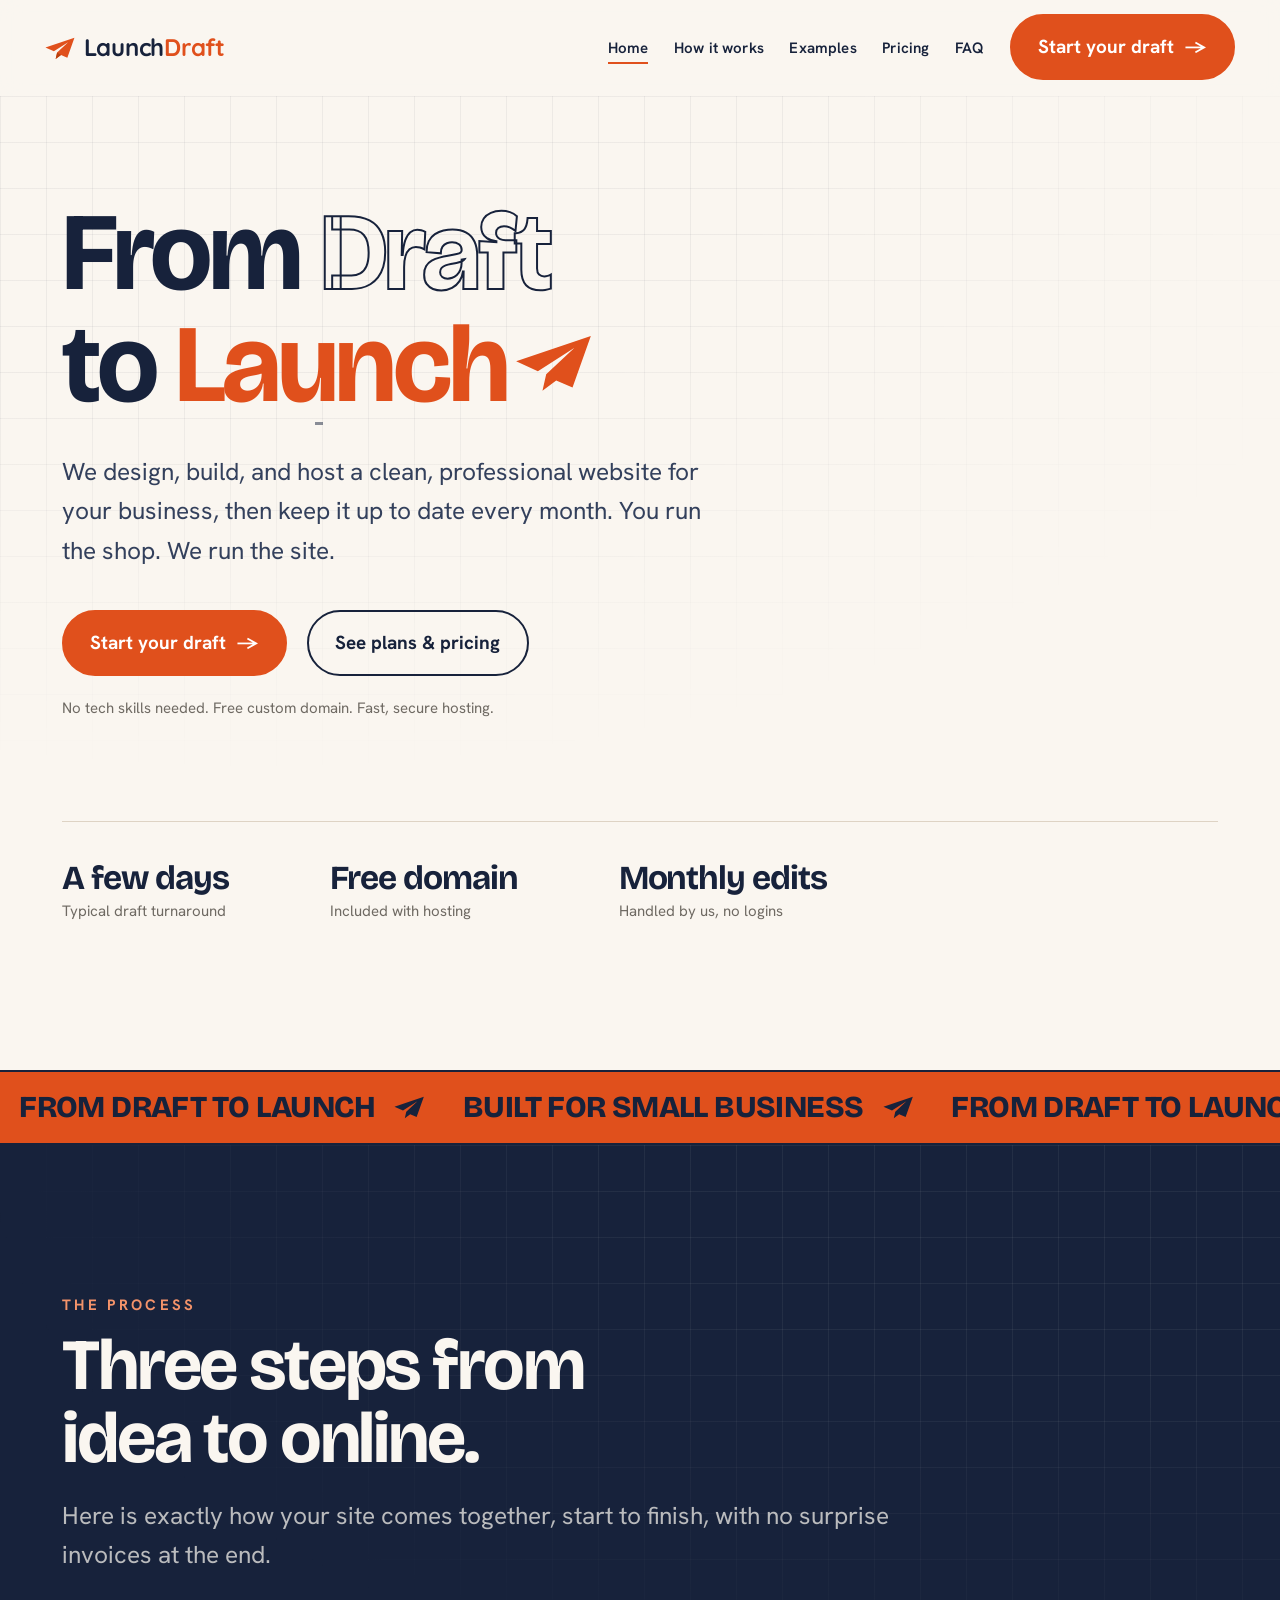
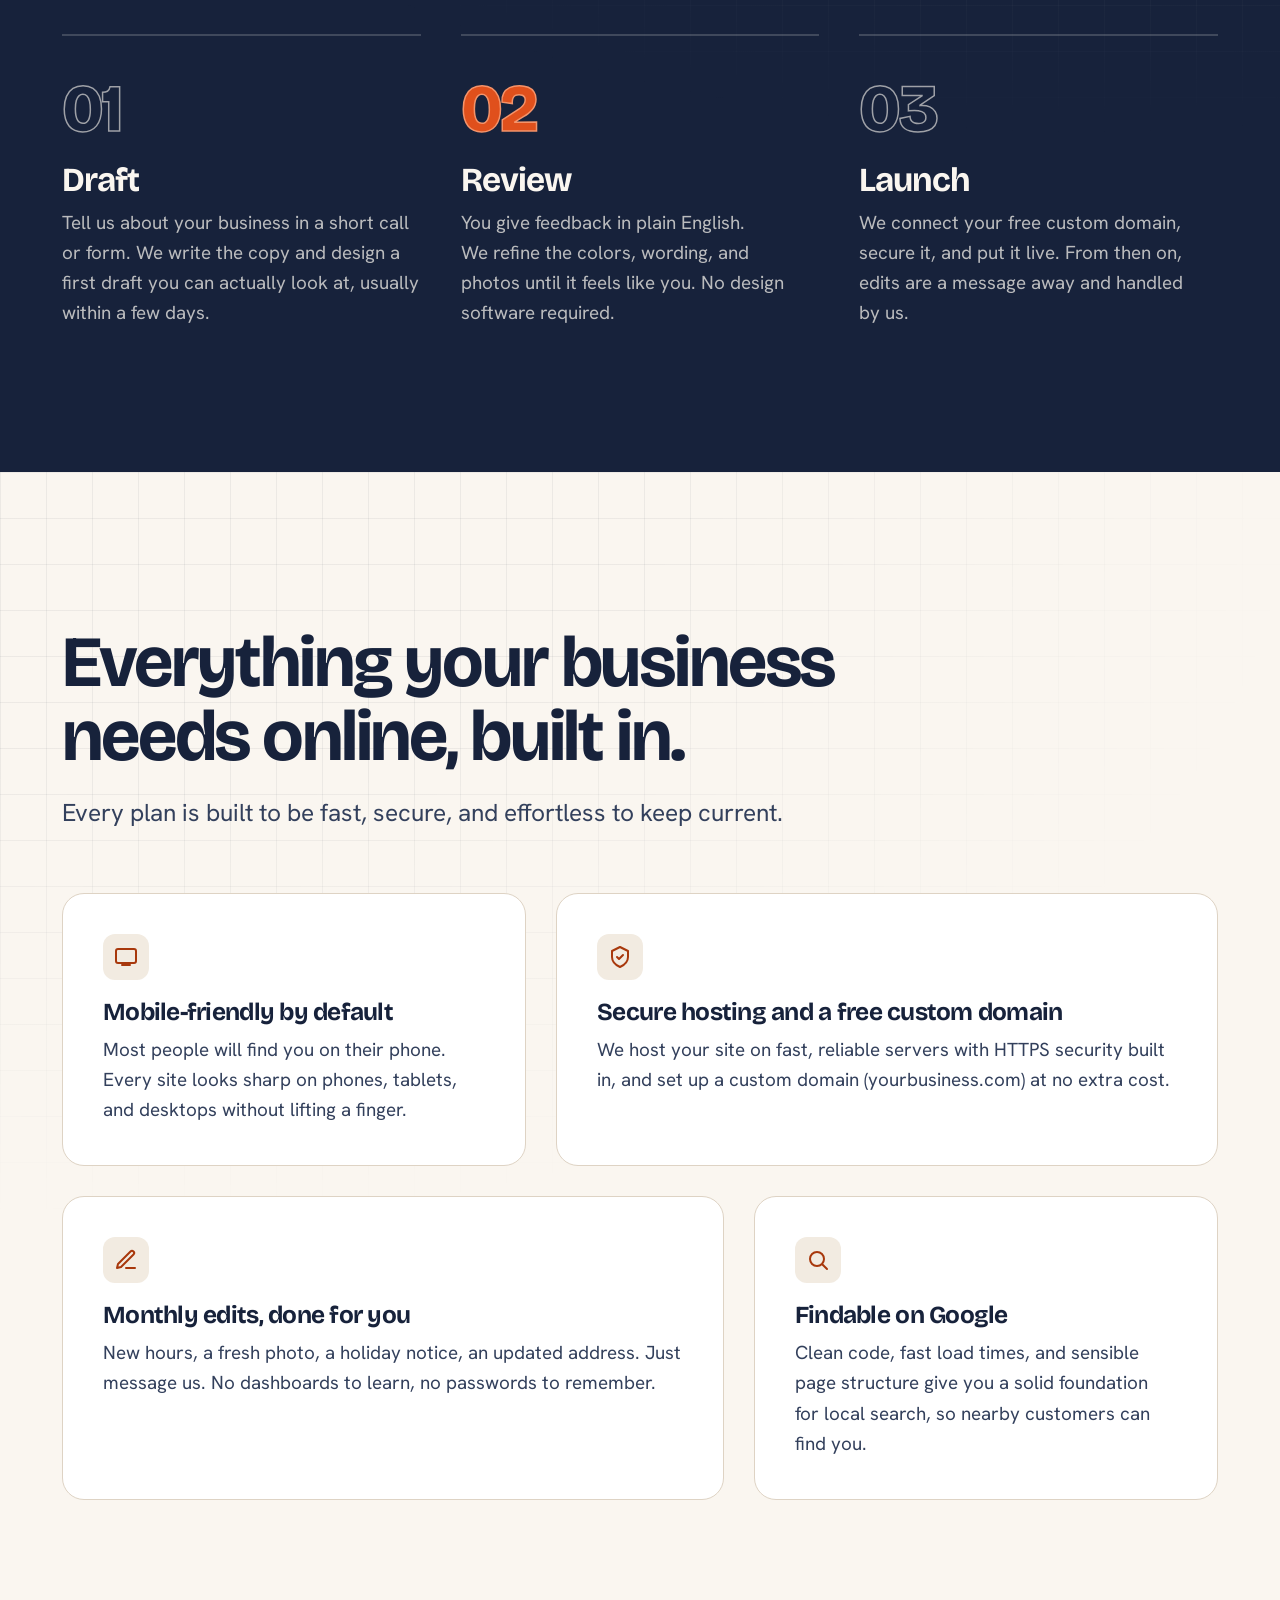
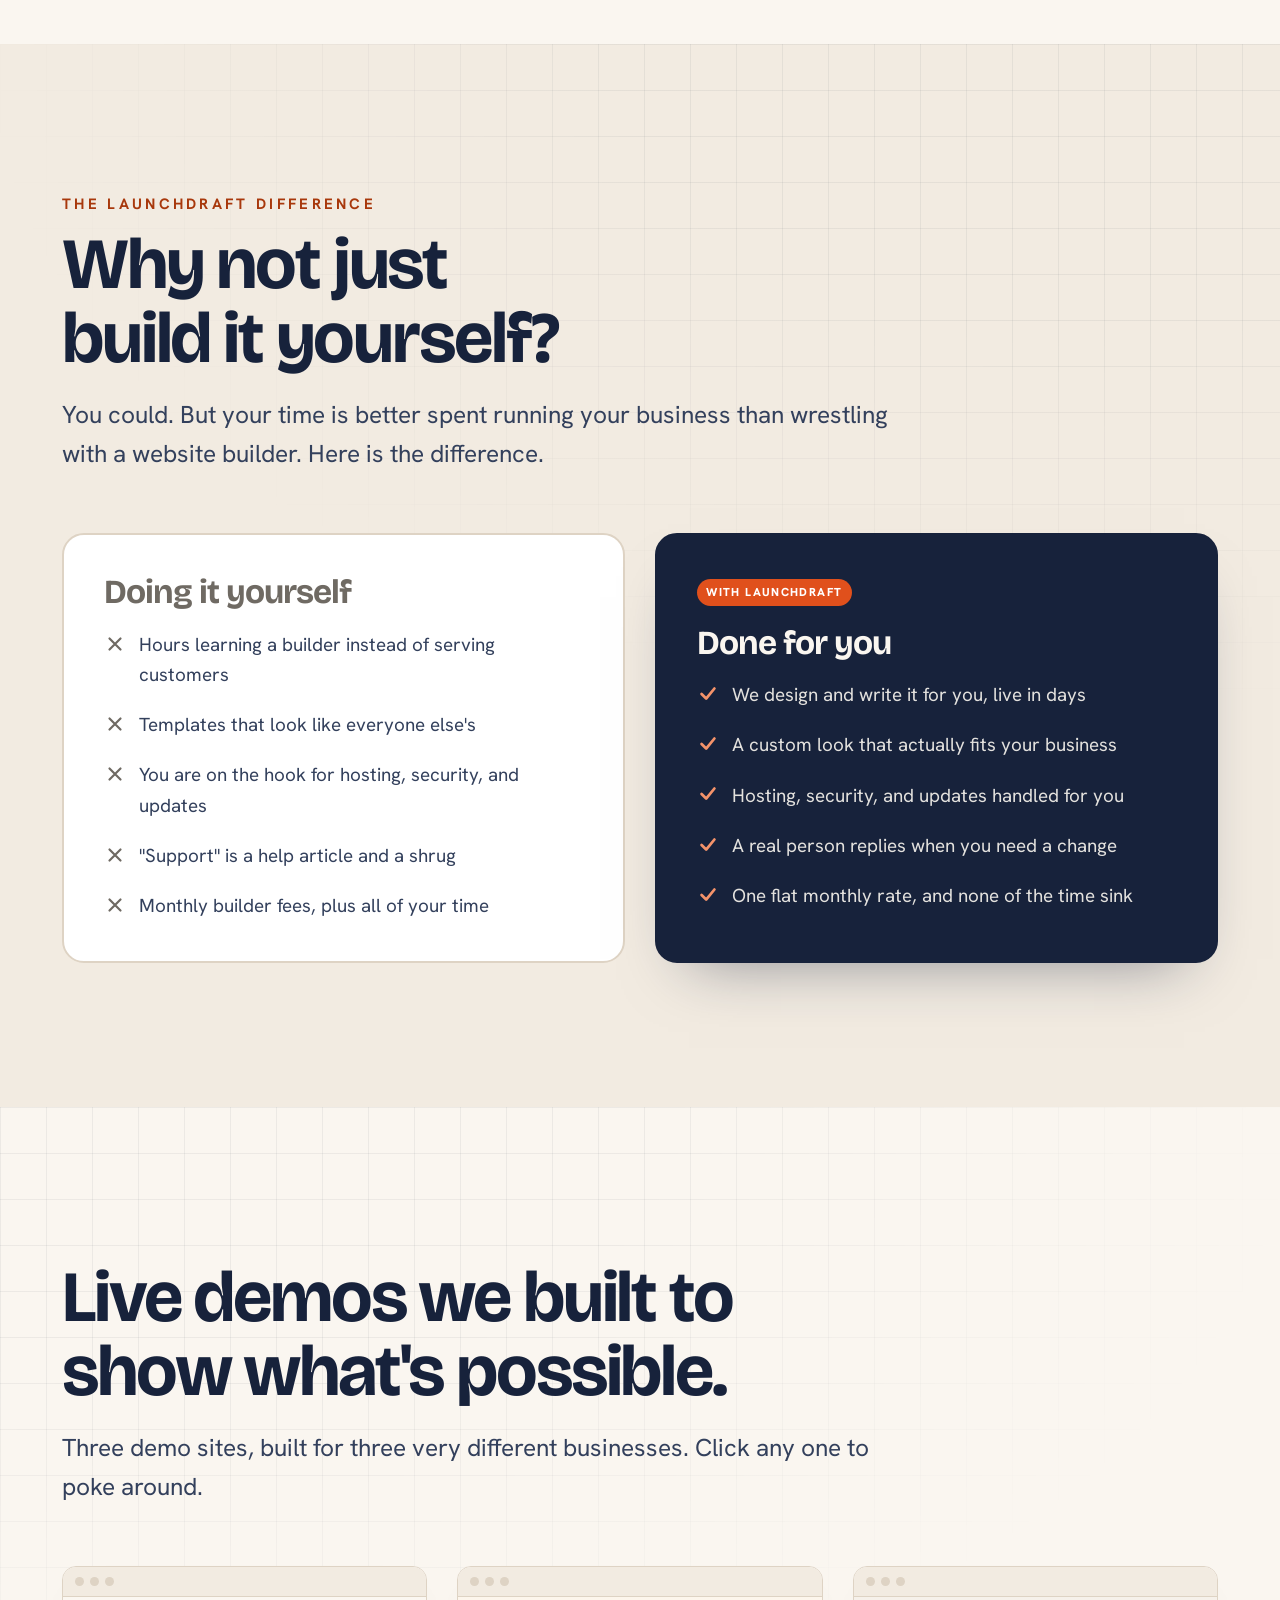
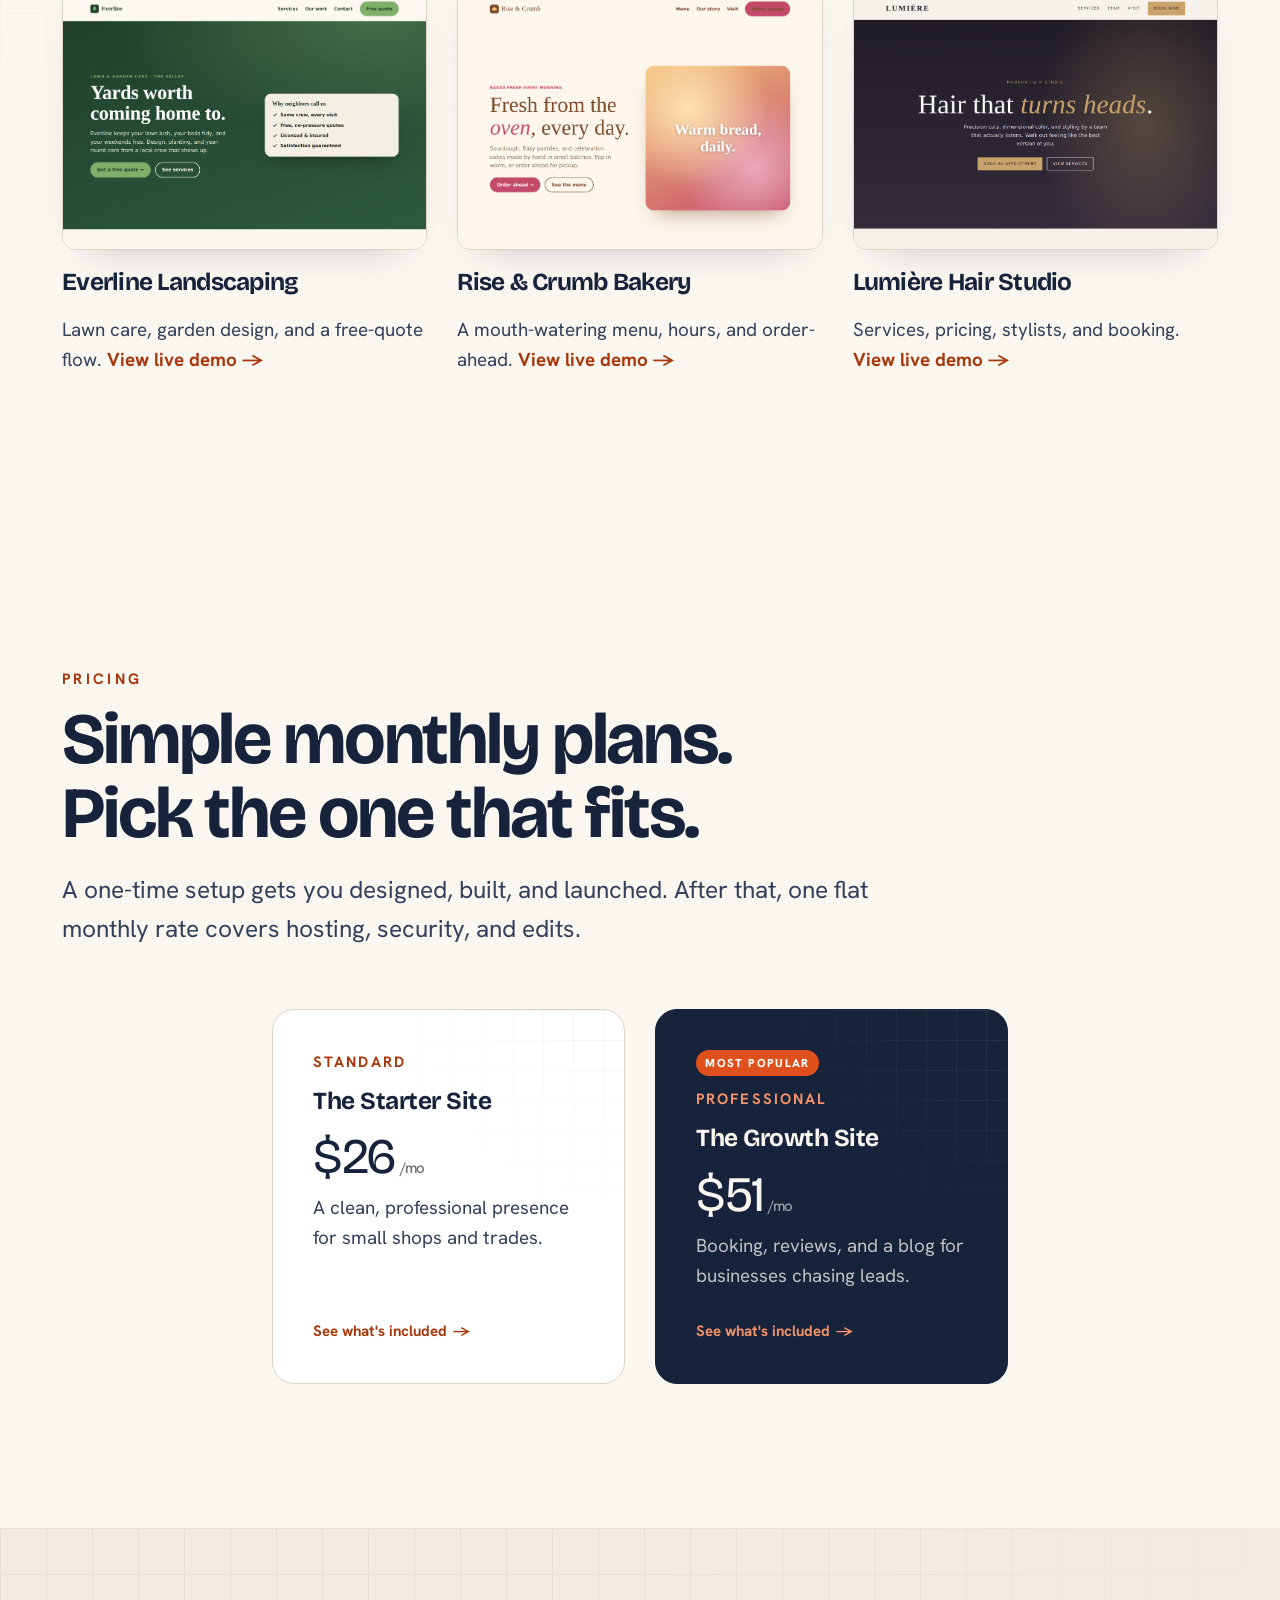
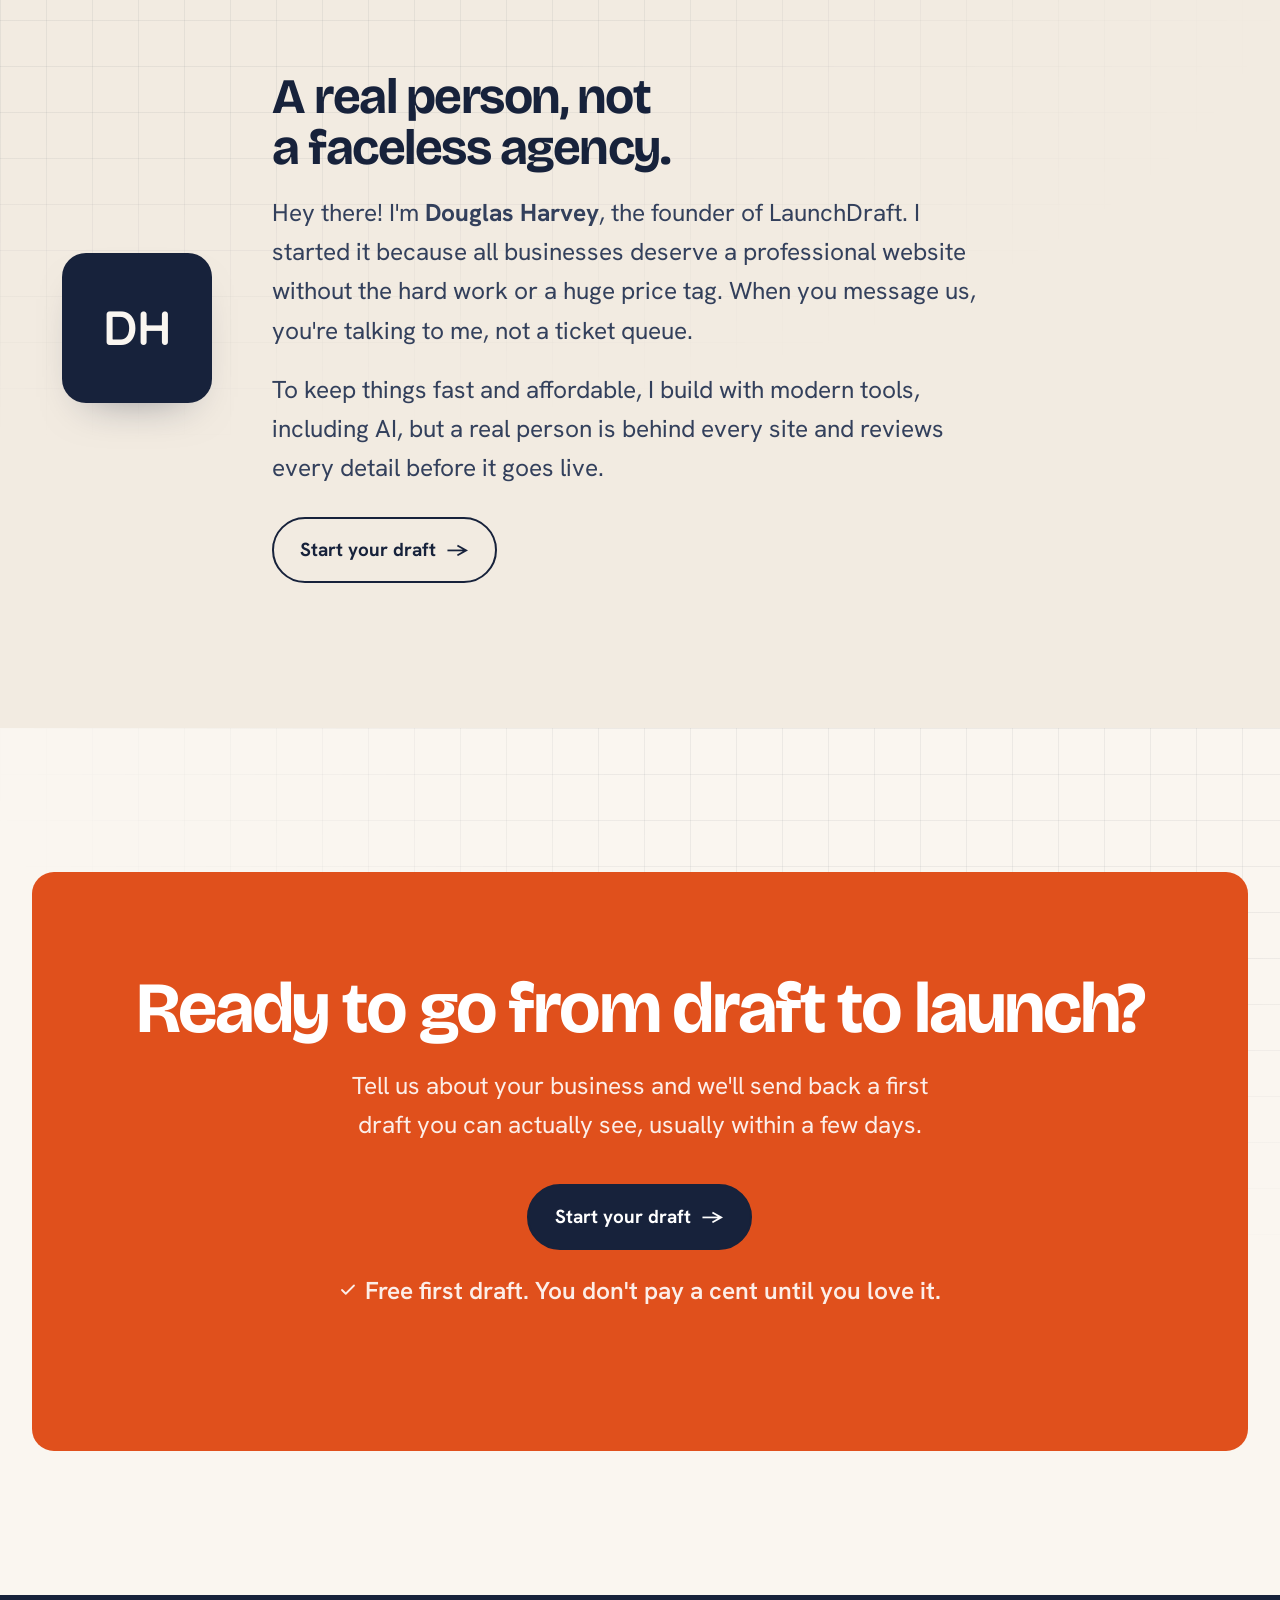
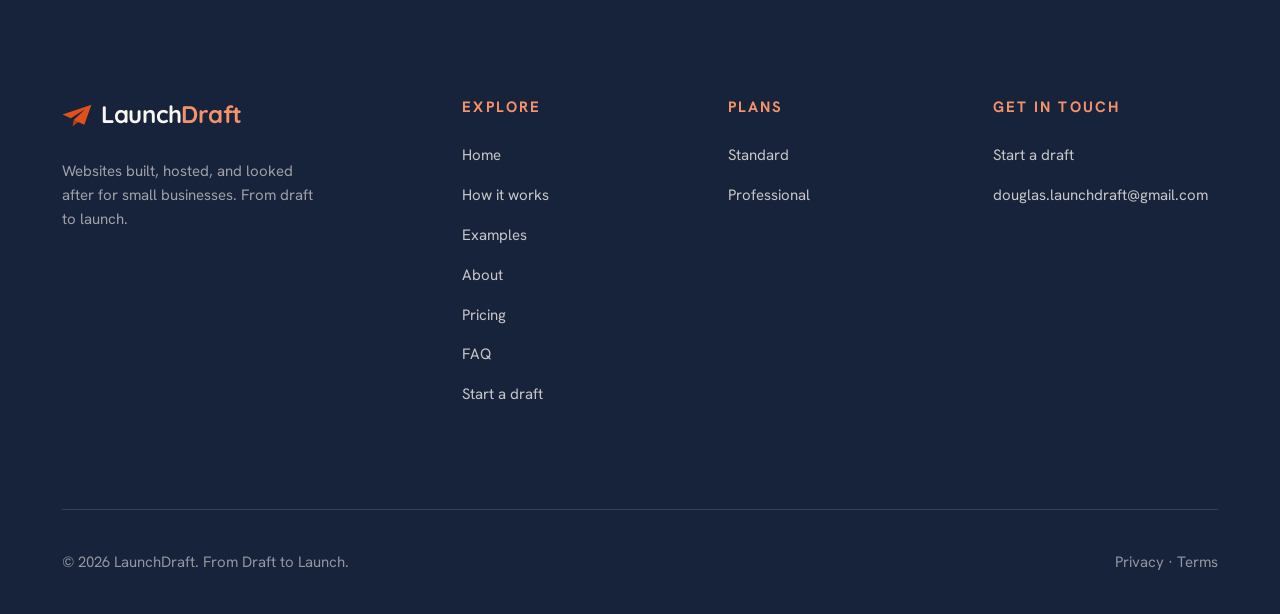
==== index.html @ 9ade7a05 "Reduce AI-generated tells per audit - Comment out the placeholder 'Sample' testimonials section (kep" ====
<!DOCTYPE html>
<html lang="en">
<head>
  <meta charset="UTF-8" />
  <meta name="viewport" content="width=device-width, initial-scale=1.0" />
  <!-- Marks that JS is running so content can hide for the reveal animation;
       without JS (blocked/failed) nothing is hidden and the page stays readable.
       Failsafe: if main.js never wires up reveals, show everything anyway. -->
  <script>document.documentElement.classList.add('js');window.addEventListener('load',function(){setTimeout(function(){if(!window.__revealReady){document.querySelectorAll('.reveal').forEach(function(el){el.classList.add('in');});}},1000);});</script>
  <title>LaunchDraft</title>
  <meta name="description" content="LaunchDraft designs, builds, hosts, and looks after professional websites for small businesses. You run the shop. We run the site. Plans from $26/month." />

  <link rel="preconnect" href="https://fonts.googleapis.com">
  <link rel="preconnect" href="https://fonts.gstatic.com" crossorigin>
  <link href="https://fonts.googleapis.com/css2?family=Quicksand:wght@700&family=Bricolage+Grotesque:opsz,wght@12..96,600;12..96,700;12..96,800&family=Hanken+Grotesk:wght@400;500;600;700&display=swap" rel="stylesheet">

  <link rel="icon" type="image/svg+xml" href="assets/favicon.svg">
  <link rel="icon" type="image/png" sizes="32x32" href="assets/favicon-32.png">
  <link rel="icon" type="image/png" sizes="512x512" href="assets/favicon.png">

  <!-- Social share preview — one set of tags covers WhatsApp, iMessage/SMS,
       Facebook, Discord, Microsoft Teams, Slack, LinkedIn, X, Telegram, etc.
       NOTE: og:image/og:url use absolute URLs. Update the domain below if you
       launch somewhere other than https://launchdraft.net -->
  <meta name="theme-color" content="#e0501c" />
  <link rel="canonical" href="https://launchdraft.net/" />
  <link rel="apple-touch-icon" href="assets/apple-touch-icon.png" />
  <meta property="og:type" content="website" />
  <meta property="og:site_name" content="LaunchDraft" />
  <meta property="og:title" content="LaunchDraft · From Draft to Launch" />
  <meta property="og:description" content="We design, build, and host a clean, professional website for your business, then keep it up to date every month." />
  <meta property="og:url" content="https://launchdraft.net/" />
  <meta property="og:image" content="https://launchdraft.net/assets/og.png" />
  <meta property="og:image:width" content="1200" />
  <meta property="og:image:height" content="630" />
  <meta property="og:image:alt" content="LaunchDraft · From Draft to Launch" />
  <meta name="twitter:card" content="summary_large_image" />
  <meta name="twitter:title" content="LaunchDraft · From Draft to Launch" />
  <meta name="twitter:description" content="Websites built, hosted, and looked after for small businesses." />
  <meta name="twitter:image" content="https://launchdraft.net/assets/og.png" />

  <!-- Structured data: helps Google understand the business and its plans -->
  <script type="application/ld+json">
  {
    "@context": "https://schema.org",
    "@type": "ProfessionalService",
    "name": "LaunchDraft",
    "description": "LaunchDraft designs, builds, hosts, and maintains professional websites for small businesses.",
    "url": "https://launchdraft.net/",
    "slogan": "From Draft to Launch",
    "areaServed": "United States",
    "serviceType": "Website design, hosting, and maintenance for small businesses",
    "offers": [
      { "@type": "Offer", "name": "Standard", "priceCurrency": "USD", "price": "26", "description": "A clean, professional 3-to-5 page website with hosting, a free custom domain, and monthly edits." },
      { "@type": "Offer", "name": "Professional", "priceCurrency": "USD", "price": "51", "description": "Up to 10 pages with online booking, review widgets, and a blog for businesses generating leads." }
    ]
  }
  </script>

  <link rel="stylesheet" href="styles.css" />
</head>
<body>

  <!-- ============ NAV ============ -->
  <header class="nav" id="nav">
    <div class="wrap nav__inner">
      <a class="logo" href="index.html" aria-label="LaunchDraft home">
        <img class="logo__mark" src="launchdraft_logo.svg" alt="" width="30" height="30" />
        <span>Launch<b>Draft</b></span>
      </a>
      <button class="nav__toggle" type="button" aria-label="Open menu" aria-expanded="false" aria-controls="navmenu">
        <span></span><span></span><span></span>
      </button>
      <nav class="nav__menu" id="navmenu" aria-label="Primary">
        <a class="link" href="/" aria-current="page">Home</a>
        <a class="link" href="/#how">How it works</a>
        <a class="link" href="/#work">Examples</a>
        <a class="link" href="/pricing/">Pricing</a>
        <a class="link" href="/pricing/#faq">FAQ</a>
        <a class="btn btn-primary" href="/start/">Start your draft <span class="arrow" aria-hidden="true">→</span></a>
      </nav>
    </div>
  </header>

  <main id="top">

    <!-- ============ HERO ============ -->
    <section class="hero" id="hero">
      <div class="blueprint" aria-hidden="true"></div>
      <div class="wrap">
        <h1 class="hero__title reveal" style="--i:0">
          From <span class="word-draft">Draft</span> to
          <span class="word-launch">Launch<svg class="rocket" viewBox="0 0 270 270" aria-hidden="true" fill="currentColor"><path d="M265,42 L4,130 L80,165 L208,83 L109,176 L96,233 L144,197 L201,222 Z"/></svg></span>
        </h1>

        <p class="hero__sub reveal" style="--i:1">
          We design, build, and host a clean, professional website for your business,
          then keep it up to date every month. You run the shop. We run the site.
        </p>

        <div class="hero__actions reveal" style="--i:2">
          <a class="btn btn-primary" href="/start/">Start your draft <span class="arrow" aria-hidden="true">→</span></a>
          <a class="btn btn-ghost" href="/pricing/">See plans &amp; pricing</a>
        </div>
        <p class="hero__note reveal" style="--i:3; margin-top: var(--space-s);">No tech skills needed. Free custom domain. Fast, secure hosting.</p>

        <div class="hero__meta reveal" style="--i:4">
          <div class="stat"><b>A few days</b><span>Typical draft turnaround</span></div>
          <div class="stat"><b>Free domain</b><span>Included with hosting</span></div>
          <div class="stat"><b>Monthly edits</b><span>Handled by us, no logins</span></div>
        </div>
      </div>
    </section>

    <!-- ============ SLIDING SLOGAN BAR ============ -->
    <div class="marquee" aria-hidden="true">
      <div class="marquee__track">
        <span>From Draft to Launch <svg viewBox="0 0 270 270" fill="currentColor"><path d="M265,42 L4,130 L80,165 L208,83 L109,176 L96,233 L144,197 L201,222 Z"/></svg></span>
        <span>Built for small business <svg viewBox="0 0 270 270" fill="currentColor"><path d="M265,42 L4,130 L80,165 L208,83 L109,176 L96,233 L144,197 L201,222 Z"/></svg></span>
        <span>From Draft to Launch <svg viewBox="0 0 270 270" fill="currentColor"><path d="M265,42 L4,130 L80,165 L208,83 L109,176 L96,233 L144,197 L201,222 Z"/></svg></span>
        <span>You run the shop. We run the site. <svg viewBox="0 0 270 270" fill="currentColor"><path d="M265,42 L4,130 L80,165 L208,83 L109,176 L96,233 L144,197 L201,222 Z"/></svg></span>
        <span>From Draft to Launch <svg viewBox="0 0 270 270" fill="currentColor"><path d="M265,42 L4,130 L80,165 L208,83 L109,176 L96,233 L144,197 L201,222 Z"/></svg></span>
        <span>Built for small business <svg viewBox="0 0 270 270" fill="currentColor"><path d="M265,42 L4,130 L80,165 L208,83 L109,176 L96,233 L144,197 L201,222 Z"/></svg></span>
        <span>From Draft to Launch <svg viewBox="0 0 270 270" fill="currentColor"><path d="M265,42 L4,130 L80,165 L208,83 L109,176 L96,233 L144,197 L201,222 Z"/></svg></span>
        <span>You run the shop. We run the site. <svg viewBox="0 0 270 270" fill="currentColor"><path d="M265,42 L4,130 L80,165 L208,83 L109,176 L96,233 L144,197 L201,222 Z"/></svg></span>
      </div>
    </div>

    <!-- ============ HOW IT WORKS ============ -->
    <section class="section section--ink grid-right" id="how">
      <div class="wrap">
        <div class="section__head reveal">
          <span class="overline">The process</span>
          <h2>Three steps from idea to online.</h2>
          <p>Here is exactly how your site comes together, start to finish, with no surprise invoices at the end.</p>
        </div>
        <div class="steps">
          <article class="step reveal">
            <div class="step__num">01</div>
            <h3>Draft</h3>
            <p>Tell us about your business in a short call or form. We write the copy and design a first draft you can actually look at, usually within a few days.</p>
          </article>
          <article class="step reveal" style="--i:1">
            <div class="step__num">02</div>
            <h3>Review</h3>
            <p>You give feedback in plain English. We refine the colors, wording, and photos until it feels like you. No design software required.</p>
          </article>
          <article class="step reveal" style="--i:2">
            <div class="step__num">03</div>
            <h3>Launch</h3>
            <p>We connect your free custom domain, secure it, and put it live. From then on, edits are a message away and handled by us.</p>
          </article>
        </div>
      </div>
    </section>

    <!-- ============ WHAT YOU GET ============ -->
    <section class="section grid-left" id="included">
      <div class="wrap">
        <div class="section__head reveal">
          <h2>Everything your business needs online, built in.</h2>
          <p>Every plan is built to be fast, secure, and effortless to keep current.</p>
        </div>
        <div class="features">
          <article class="feature reveal">
            <div class="feature__icon" aria-hidden="true">
              <svg viewBox="0 0 24 24" fill="none" stroke="currentColor" stroke-width="2" stroke-linecap="round" stroke-linejoin="round"><rect x="2" y="4" width="20" height="14" rx="2"/><path d="M8 20h8M12 18v2"/></svg>
            </div>
            <h3>Mobile-friendly by default</h3>
            <p>Most people will find you on their phone. Every site looks sharp on phones, tablets, and desktops without lifting a finger.</p>
          </article>
          <article class="feature reveal" style="--i:1">
            <div class="feature__icon" aria-hidden="true">
              <svg viewBox="0 0 24 24" fill="none" stroke="currentColor" stroke-width="2" stroke-linecap="round" stroke-linejoin="round"><path d="M12 2l8 4v6c0 5-3.5 8-8 10-4.5-2-8-5-8-10V6z"/><path d="M9 12l2 2 4-4"/></svg>
            </div>
            <h3>Secure hosting and a free custom domain</h3>
            <p>We host your site on fast, reliable servers with HTTPS security built in, and set up a custom domain (yourbusiness.com) at no extra cost.</p>
          </article>
          <article class="feature reveal">
            <div class="feature__icon" aria-hidden="true">
              <svg viewBox="0 0 24 24" fill="none" stroke="currentColor" stroke-width="2" stroke-linecap="round" stroke-linejoin="round"><path d="M12 20h9"/><path d="M16.5 3.5a2.12 2.12 0 0 1 3 3L7 19l-4 1 1-4z"/></svg>
            </div>
            <h3>Monthly edits, done for you</h3>
            <p>New hours, a fresh photo, a holiday notice, an updated address. Just message us. No dashboards to learn, no passwords to remember.</p>
          </article>
          <article class="feature reveal" style="--i:1">
            <div class="feature__icon" aria-hidden="true">
              <svg viewBox="0 0 24 24" fill="none" stroke="currentColor" stroke-width="2" stroke-linecap="round" stroke-linejoin="round"><circle cx="11" cy="11" r="7"/><path d="M21 21l-4.3-4.3"/></svg>
            </div>
            <h3>Findable on Google</h3>
            <p>Clean code, fast load times, and sensible page structure give you a solid foundation for local search, so nearby customers can find you.</p>
          </article>
        </div>
      </div>
    </section>

    <!-- ============ WHY NOT DIY ============ -->
    <section class="section section--surface grid-right" id="why">
      <div class="wrap">
        <div class="section__head reveal">
          <span class="overline">The LaunchDraft difference</span>
          <h2>Why not just build it yourself?</h2>
          <p>You could. But your time is better spent running your business than wrestling with a website builder. Here is the difference.</p>
        </div>
        <div class="compare">
          <article class="compare__card compare__card--diy reveal">
            <h3>Doing it yourself</h3>
            <ul class="compare__list compare__list--diy">
              <li><svg viewBox="0 0 24 24" fill="none" stroke="currentColor" stroke-width="2.4" stroke-linecap="round" aria-hidden="true"><path d="M6 6l12 12M18 6L6 18"/></svg><span>Hours learning a builder instead of serving customers</span></li>
              <li><svg viewBox="0 0 24 24" fill="none" stroke="currentColor" stroke-width="2.4" stroke-linecap="round" aria-hidden="true"><path d="M6 6l12 12M18 6L6 18"/></svg><span>Templates that look like everyone else's</span></li>
              <li><svg viewBox="0 0 24 24" fill="none" stroke="currentColor" stroke-width="2.4" stroke-linecap="round" aria-hidden="true"><path d="M6 6l12 12M18 6L6 18"/></svg><span>You are on the hook for hosting, security, and updates</span></li>
              <li><svg viewBox="0 0 24 24" fill="none" stroke="currentColor" stroke-width="2.4" stroke-linecap="round" aria-hidden="true"><path d="M6 6l12 12M18 6L6 18"/></svg><span>"Support" is a help article and a shrug</span></li>
              <li><svg viewBox="0 0 24 24" fill="none" stroke="currentColor" stroke-width="2.4" stroke-linecap="round" aria-hidden="true"><path d="M6 6l12 12M18 6L6 18"/></svg><span>Monthly builder fees, plus all of your time</span></li>
            </ul>
          </article>
          <article class="compare__card compare__card--us reveal" style="--i:1">
            <span class="compare__badge">With LaunchDraft</span>
            <h3>Done for you</h3>
            <ul class="compare__list compare__list--us">
              <li><svg viewBox="0 0 24 24" fill="none" stroke="currentColor" stroke-width="3" stroke-linecap="round" stroke-linejoin="round" aria-hidden="true"><path d="M5 12l5 5 9-11"/></svg><span>We design and write it for you, live in days</span></li>
              <li><svg viewBox="0 0 24 24" fill="none" stroke="currentColor" stroke-width="3" stroke-linecap="round" stroke-linejoin="round" aria-hidden="true"><path d="M5 12l5 5 9-11"/></svg><span>A custom look that actually fits your business</span></li>
              <li><svg viewBox="0 0 24 24" fill="none" stroke="currentColor" stroke-width="3" stroke-linecap="round" stroke-linejoin="round" aria-hidden="true"><path d="M5 12l5 5 9-11"/></svg><span>Hosting, security, and updates handled for you</span></li>
              <li><svg viewBox="0 0 24 24" fill="none" stroke="currentColor" stroke-width="3" stroke-linecap="round" stroke-linejoin="round" aria-hidden="true"><path d="M5 12l5 5 9-11"/></svg><span>A real person replies when you need a change</span></li>
              <li><svg viewBox="0 0 24 24" fill="none" stroke="currentColor" stroke-width="3" stroke-linecap="round" stroke-linejoin="round" aria-hidden="true"><path d="M5 12l5 5 9-11"/></svg><span>One flat monthly rate, and none of the time sink</span></li>
            </ul>
          </article>
        </div>
      </div>
    </section>

    <!-- ============ EXAMPLES / WORK ============ -->
    <section class="section grid-left" id="work">
      <div class="wrap">
        <div class="section__head reveal">
          <h2>Live demos we built to show what's possible.</h2>
          <p>Three demo sites, built for three very different businesses. Click any one to poke around.</p>
        </div>
        <div class="work">
          <a class="work__card reveal" href="demos/landscaper/">
            <div class="work__frame">
              <span class="work__dots" aria-hidden="true"><i></i><i></i><i></i></span>
              <img class="work__shot-img" src="assets/demo-landscaper.png" alt="Everline Landscaping demo homepage" loading="lazy" width="1300" height="900" />
            </div>
            <h3>Everline Landscaping</h3>
            <p>Lawn care, garden design, and a free-quote flow. <span class="work__view">View live demo →</span></p>
          </a>
          <a class="work__card reveal" style="--i:1" href="demos/bakery/">
            <div class="work__frame">
              <span class="work__dots" aria-hidden="true"><i></i><i></i><i></i></span>
              <img class="work__shot-img" src="assets/demo-bakery.png" alt="Rise &amp; Crumb bakery demo homepage" loading="lazy" width="1300" height="900" />
            </div>
            <h3>Rise &amp; Crumb Bakery</h3>
            <p>A mouth-watering menu, hours, and order-ahead. <span class="work__view">View live demo →</span></p>
          </a>
          <a class="work__card reveal" style="--i:2" href="demos/salon/">
            <div class="work__frame">
              <span class="work__dots" aria-hidden="true"><i></i><i></i><i></i></span>
              <img class="work__shot-img" src="assets/demo-salon.png" alt="Lumière Hair Studio demo homepage" loading="lazy" width="1300" height="900" />
            </div>
            <h3>Lumière Hair Studio</h3>
            <p>Services, pricing, stylists, and booking. <span class="work__view">View live demo →</span></p>
          </a>
        </div>
      </div>
    </section>

    <!-- ============ TESTIMONIALS ============ -->
    <!-- PLACEHOLDERS: replace with real quotes as clients launch, then remove
         the .quote__tag "Sample" chips. Don't publish invented reviews. -->
<!-- Hidden until we have a real client quote. To bring it back, delete this opening comment line and the closing arrow at the end of this block.
    <section class="section section--ink grid-right" id="reviews">
      <div class="wrap">
        <div class="section__head reveal">
          <span class="overline">In their words</span>
          <h2>What owners say.</h2>
          <p>We're just getting started. Real quotes from clients will replace these samples as sites go live.</p>
        </div>
        <div class="quotes">
          <figure class="quote reveal">
            <span class="quote__tag">Sample</span>
            <blockquote>"One specific sentence about what changed for their business after launch goes right here."</blockquote>
            <figcaption><b>First &amp; last name</b><span>Business type, City</span></figcaption>
          </figure>
          <figure class="quote reveal" style="--i:1">
            <span class="quote__tag">Sample</span>
            <blockquote>"A short, honest quote about how easy it was to work with you and the result they got."</blockquote>
            <figcaption><b>First &amp; last name</b><span>Business type, City</span></figcaption>
          </figure>
          <figure class="quote reveal" style="--i:2">
            <span class="quote__tag">Sample</span>
            <blockquote>"A line about the monthly edits or support that made their life easier belongs here."</blockquote>
            <figcaption><b>First &amp; last name</b><span>Business type, City</span></figcaption>
          </figure>
        </div>
      </div>
    </section>
    -->

    <!-- ============ PLANS AT A GLANCE ============ -->
    <section class="section" id="plans-glance">
      <div class="wrap">
        <div class="section__head reveal">
          <span class="overline">Pricing</span>
          <h2>Simple monthly plans. Pick the one that fits.</h2>
          <p>A one-time setup gets you designed, built, and launched. After that, one flat monthly rate covers hosting, security, and edits.</p>
        </div>
        <div class="glance">
          <a class="glance__card reveal" href="/pricing/">
            <span class="glance__tag">Standard</span>
            <span class="glance__name">The Starter Site</span>
            <span class="glance__price">$26<small>/mo</small></span>
            <span class="glance__line">A clean, professional presence for small shops and trades.</span>
            <span class="glance__go">See what's included <span aria-hidden="true">→</span></span>
          </a>
          <a class="glance__card glance__card--featured reveal" style="--i:1" href="/pricing/">
            <span class="glance__badge">Most popular</span>
            <span class="glance__tag">Professional</span>
            <span class="glance__name">The Growth Site</span>
            <span class="glance__price">$51<small>/mo</small></span>
            <span class="glance__line">Booking, reviews, and a blog for businesses chasing leads.</span>
            <span class="glance__go">See what's included <span aria-hidden="true">→</span></span>
          </a>
        </div>
      </div>
    </section>

    <!-- ============ ABOUT / FOUNDER ============ -->
    <!-- PLACEHOLDER: write your real story and name here, and swap the initials
         avatar for a photo when you have one. -->
    <section class="section section--surface grid-left" id="about">
      <div class="wrap">
        <div class="about">
          <div class="about__media reveal" aria-hidden="true">
            <div class="about__avatar">DH</div>
          </div>
          <div class="about__body reveal" style="--i:1">
            <h2>A real person, not a faceless agency.</h2>
            <p>Hey there! I'm <b>Douglas Harvey</b>, the founder of LaunchDraft. I started it because all businesses deserve a professional website without the hard work or a huge price tag. When you message us, you're talking to me, not a ticket queue.</p>
            <p>To keep things fast and affordable, I build with modern tools, including AI, but a real person is behind every site and reviews every detail before it goes live.</p>
            <a class="btn btn-ghost" href="/start/">Start your draft <span class="arrow" aria-hidden="true">→</span></a>
          </div>
        </div>
      </div>
    </section>

    <!-- ============ CTA ============ -->
    <section class="section cta-band grid-right" id="contact">
      <div class="wrap reveal">
        <h2>Ready to go from draft to launch?</h2>
        <p>Tell us about your business and we'll send back a first draft you can actually see, usually within a few days.</p>
        <a class="btn btn-primary" href="/start/">Start your draft <span class="arrow" aria-hidden="true">→</span></a>
        <p class="cta-guarantee"><svg viewBox="0 0 24 24" fill="none" stroke="currentColor" stroke-width="2.4" stroke-linecap="round" stroke-linejoin="round" aria-hidden="true"><path d="M20 6L9 17l-5-5"/></svg> Free first draft. You don't pay a cent until you love it.</p>
      </div>
    </section>

  </main>

  <!-- ============ FOOTER ============ -->
  <footer class="footer">
    <div class="wrap">
      <div class="footer__grid">
        <div>
          <a class="logo" href="index.html" aria-label="LaunchDraft home">
            <img class="logo__mark" src="launchdraft_logo.svg" alt="" width="30" height="30" />
            <span>Launch<b style="color:var(--accent-tint)">Draft</b></span>
          </a>
          <p class="footer__tag">Websites built, hosted, and looked after for small businesses. From draft to launch.</p>
        </div>
        <div>
          <h4>Explore</h4>
          <ul>
            <li><a href="/">Home</a></li>
            <li><a href="/#how">How it works</a></li>
            <li><a href="/#work">Examples</a></li>
            <li><a href="/#about">About</a></li>
            <li><a href="/pricing/">Pricing</a></li>
            <li><a href="/pricing/#faq">FAQ</a></li>
            <li><a href="/start/">Start a draft</a></li>
          </ul>
        </div>
        <div>
          <h4>Plans</h4>
          <ul>
            <li><a href="/pricing/">Standard</a></li>
            <li><a href="/pricing/">Professional</a></li>
          </ul>
        </div>
        <div>
          <h4>Get in touch</h4>
          <ul>
            <li><a href="/start/">Start a draft</a></li>
            <li><a href="mailto:douglas.launchdraft@gmail.com">douglas.launchdraft@gmail.com</a></li>
          </ul>
        </div>
      </div>
      <div class="footer__bottom">
        <span>&copy; <span id="year">2026</span> LaunchDraft. From Draft to Launch.</span>
        <span class="footer__legal"><a href="/privacy/">Privacy</a> · <a href="/terms/">Terms</a></span>
      </div>
    </div>
  </footer>

  <script src="main.js"></script>
</body>
</html>
---- styles.css ----
/* =========================================================
   LaunchDraft — From Draft to Launch
   Palette: warm cream / deep ink / persimmon accent
   Type: Quicksand (logo) · Bricolage Grotesque (display) · Hanken Grotesk (body)
   ========================================================= */

:root {
  /* Palette */
  --bg: #faf6f0;
  --surface: #f2ebe1;
  --surface-2: #ece2d4;
  --ink: #17223b;
  --ink-soft: #33405c;
  --muted: #6f6a63;
  --line: #ded3c4;
  --accent: #e0501c;      /* logo orange — brand accent, CTAs/links only */
  --accent-ink: #a8380c;  /* darker orange for accent text on cream (AA) */
  --accent-deep: #b9400e; /* logo fold shadow — hover/pressed states */
  --accent-tint: #f4936a; /* lighter orange for accents on the ink sections */
  --paper: #ffffff;

  /* Fluid type scale (Major Third) */
  --text-sm:  clamp(0.80rem, 0.75rem + 0.24vw, 0.94rem);
  --text-base: clamp(1.00rem, 0.94rem + 0.30vw, 1.18rem);
  --text-lg:  clamp(1.20rem, 1.09rem + 0.55vw, 1.55rem);
  --text-xl:  clamp(1.50rem, 1.30rem + 1.00vw, 2.20rem);
  --text-2xl: clamp(1.95rem, 1.55rem + 2.00vw, 3.10rem);
  --text-3xl: clamp(2.55rem, 1.90rem + 3.25vw, 4.60rem);
  --text-4xl: clamp(3.30rem, 2.10rem + 6.00vw, 7.20rem);

  /* Spacing */
  --space-2xs: clamp(0.5rem, 0.46rem + 0.22vw, 0.63rem);
  --space-xs:  clamp(0.75rem, 0.68rem + 0.33vw, 0.94rem);
  --space-s:   clamp(1rem, 0.91rem + 0.43vw, 1.25rem);
  --space-m:   clamp(1.5rem, 1.37rem + 0.65vw, 1.88rem);
  --space-l:   clamp(2rem, 1.83rem + 0.87vw, 2.5rem);
  --space-xl:  clamp(3rem, 2.74rem + 1.30vw, 3.75rem);
  --space-2xl: clamp(4.5rem, 3.9rem + 3.0vw, 6.5rem);
  --space-3xl: clamp(6rem, 5rem + 5vw, 9rem);

  --radius: 14px;
  --radius-lg: 22px;
  --maxw: 76rem;
}

* { box-sizing: border-box; }

html { -webkit-text-size-adjust: 100%; }
@media (prefers-reduced-motion: no-preference) {
  html { scroll-behavior: smooth; }
}

body {
  margin: 0;
  background: var(--bg);
  color: var(--ink);
  font-family: 'Hanken Grotesk', system-ui, sans-serif;
  font-size: var(--text-base);
  line-height: 1.6;
  -webkit-font-smoothing: antialiased;
  -moz-osx-font-smoothing: grayscale;
  overflow-x: hidden;
}

::selection { background: var(--accent); color: #fff; }

h1, h2, h3 {
  font-family: 'Bricolage Grotesque', 'Hanken Grotesk', sans-serif;
  font-weight: 700;
  line-height: 1.02;
  letter-spacing: -0.03em;
  text-wrap: balance;
  margin: 0;
}
p { text-wrap: pretty; margin: 0; }

a { color: inherit; text-decoration: none; }

.wrap {
  width: 100%;
  max-width: var(--maxw);
  margin-inline: auto;
  padding-inline: var(--space-m);
}

/* Editorial overline */
.overline {
  font-family: 'Hanken Grotesk', sans-serif;
  font-size: var(--text-sm);
  text-transform: uppercase;
  letter-spacing: 0.22em;
  font-weight: 700;
  color: var(--accent-ink);
}

/* ---------- Buttons ---------- */
.btn {
  --pad-y: 0.85em;
  display: inline-flex;
  align-items: center;
  gap: 0.55em;
  font-family: 'Hanken Grotesk', sans-serif;
  font-weight: 700;
  font-size: var(--text-base);
  padding: var(--pad-y) 1.4em;
  border-radius: 999px;
  border: 2px solid var(--ink);
  cursor: pointer;
  transition: transform .18s ease, background .18s ease, color .18s ease, box-shadow .18s ease;
  will-change: transform;
}
.btn-primary {
  background: var(--accent);
  border-color: var(--accent);
  color: #fff;
  box-shadow: 0 0 0 0 rgba(224,80,28,.35);
}
.btn-primary .arrow { transition: transform .2s ease; }
@media (hover: hover) {
  .btn-primary:hover { background: var(--accent-deep); border-color: var(--accent-deep); transform: translateY(-2px); box-shadow: 0 12px 26px -12px rgba(216,52,15,.7); }
  .btn-primary:hover .arrow { transform: translateX(4px); }
  .btn-ghost:hover { background: var(--ink); color: var(--bg); transform: translateY(-2px); }
}
.btn-ghost { background: transparent; color: var(--ink); }
.btn:focus-visible { outline: 3px solid var(--accent); outline-offset: 3px; }
.btn:active { transform: translateY(0) scale(.98); }

/* ---------- Nav ---------- */
.nav {
  position: sticky;
  top: 0;
  z-index: 50;
  background: color-mix(in srgb, var(--bg) 86%, transparent);
  backdrop-filter: blur(12px);
  border-bottom: 1px solid transparent;
  transition: border-color .3s ease, background .3s ease;
}
.nav.scrolled { border-color: var(--line); }
/* Top bar spans the full width with comfortable side padding instead of the
   narrower centered content column, so it doesn't look inset on wide screens. */
.nav > .wrap { max-width: none; padding-inline: clamp(1.25rem, 3.5vw, 3.25rem); }
.nav__inner {
  display: flex;
  align-items: center;
  justify-content: space-between;
  gap: var(--space-m);
  padding-block: 0.9rem;
}
.logo {
  font-family: 'Quicksand', system-ui, sans-serif;
  font-weight: 700;
  font-size: 1.5rem;
  letter-spacing: -0.01em;
  color: var(--ink);
  display: inline-flex;
  align-items: center;
  gap: 0.55rem;
}
.logo__mark { display: block; width: 30px; height: 30px; }
.logo b { color: var(--accent); font-weight: 700; }

/* ---------- Hero ---------- */
.hero {
  position: relative;
  padding-top: var(--space-2xl);
  padding-bottom: var(--space-3xl);
  overflow: hidden;
}
.blueprint {
  position: absolute;
  inset: 0;
  background-image:
    linear-gradient(to right, rgba(23,34,59,.055) 1px, transparent 1px),
    linear-gradient(to bottom, rgba(23,34,59,.055) 1px, transparent 1px);
  background-size: 46px 46px;
  -webkit-mask-image: radial-gradient(120% 90% at 20% 0%, #000 35%, transparent 78%);
          mask-image: radial-gradient(120% 90% at 20% 0%, #000 35%, transparent 78%);
  pointer-events: none;
  z-index: 0;
}
.hero .wrap { position: relative; z-index: 1; }

.hero__title {
  font-size: var(--text-4xl);
  max-width: 15ch;
  margin-bottom: var(--space-m);
}
/* Signature: Draft (outlined/sketch) -> Launch (solid persimmon) */
.word-draft {
  color: transparent;
  -webkit-text-stroke: 2px var(--ink);
  position: relative;
}
.word-draft::after {
  content: "";
  position: absolute; left: -.04em; right: -.04em; bottom: .06em;
  height: 3px;
  background: repeating-linear-gradient(90deg, var(--ink) 0 8px, transparent 8px 14px);
  opacity: .5;
}
.word-launch {
  color: var(--accent);
  position: relative;
  white-space: nowrap;
}
.word-launch .rocket {
  display: inline-block;
  width: .7em; height: .7em;
  vertical-align: baseline;
  margin-left: .08em;
}
.hero__sub {
  font-size: var(--text-lg);
  color: var(--ink-soft);
  max-width: 46ch;
  margin-bottom: var(--space-l);
}
.hero__actions { display: flex; flex-wrap: wrap; gap: var(--space-s); align-items: center; }
.hero__note { font-size: var(--text-sm); color: var(--muted); }

.hero__meta {
  margin-top: var(--space-2xl);
  display: flex;
  flex-wrap: wrap;
  gap: var(--space-xl) var(--space-2xl);
  border-top: 1px solid var(--line);
  padding-top: var(--space-l);
}
.hero__meta .stat b {
  font-family: 'Bricolage Grotesque', sans-serif;
  display: block;
  font-size: var(--text-xl);
  letter-spacing: -0.03em;
  line-height: 1;
}
.hero__meta .stat span { font-size: var(--text-sm); color: var(--muted); }

/* ---------- Section scaffolding ---------- */
.section { padding-block: var(--space-3xl); position: relative; }
.section--ink { background: var(--ink); color: var(--bg); }
.section--surface { background: var(--surface); }
.section__head { max-width: 52rem; margin-bottom: var(--space-xl); }
.section__head h2 { font-size: var(--text-3xl); margin-block: var(--space-2xs) 0; }
.section__head p { color: var(--ink-soft); font-size: var(--text-lg); margin-top: var(--space-s); }
.section--ink .section__head p { color: rgba(250,246,240,.72); }
.section--ink .overline { color: var(--accent-tint); }

/* ---------- Steps (how it works) ---------- */
.steps { display: grid; grid-template-columns: repeat(3, 1fr); gap: var(--space-l); counter-reset: step; }
.step {
  position: relative;
  padding-top: var(--space-l);
  border-top: 2px solid rgba(250,246,240,.18);
}
.step__num {
  font-family: 'Bricolage Grotesque', sans-serif;
  font-size: clamp(2.5rem, 6vw, 4.2rem);
  font-weight: 800;
  letter-spacing: -0.04em;
  line-height: 1;
  color: transparent;
  -webkit-text-stroke: 1.5px rgba(250,246,240,.6);
}
.step h3 { font-size: var(--text-xl); margin-top: var(--space-s); }
.step p { color: rgba(250,246,240,.72); margin-top: var(--space-2xs); font-size: var(--text-base); }
.step:nth-child(2) .step__num { -webkit-text-stroke-color: var(--accent-tint); color: var(--accent); -webkit-text-fill-color: var(--accent); }

/* ---------- Features ---------- */
.features { display: grid; grid-template-columns: repeat(12, 1fr); gap: var(--space-m); }
.feature {
  grid-column: span 4;
  background: var(--paper);
  border: 1px solid var(--line);
  border-radius: var(--radius-lg);
  padding: var(--space-l);
  transition: transform .25s ease, box-shadow .25s ease, border-color .25s ease;
}
.feature:nth-child(1) { grid-column: span 5; }
.feature:nth-child(2) { grid-column: span 7; }
.feature:nth-child(3) { grid-column: span 7; }
.feature:nth-child(4) { grid-column: span 5; }
@media (hover: hover) {
  .feature:hover { transform: translateY(-4px); box-shadow: 0 22px 44px -28px rgba(23,34,59,.4); border-color: var(--ink); }
}
.feature__icon {
  width: 46px; height: 46px;
  display: grid; place-items: center;
  border-radius: 12px;
  background: var(--surface);
  color: var(--accent-ink);
  margin-bottom: var(--space-s);
}
.feature__icon svg { width: 24px; height: 24px; }
.feature h3 { font-size: var(--text-lg); }
.feature p { color: var(--ink-soft); margin-top: var(--space-2xs); font-size: var(--text-base); }

/* ---------- Pricing ---------- */
.plans { display: grid; grid-template-columns: repeat(2, 1fr); gap: var(--space-m); align-items: start; max-width: 46rem; margin-inline: auto; }
.plan {
  background: var(--paper);
  border: 1px solid var(--line);
  border-radius: var(--radius-lg);
  padding: var(--space-l);
  display: flex;
  flex-direction: column;
  gap: var(--space-s);
  transition: transform .25s ease, box-shadow .25s ease;
}
.plan--featured {
  background: var(--ink);
  color: var(--bg);
  border-color: var(--ink);
  transform: translateY(-10px);
  box-shadow: 0 30px 60px -30px rgba(23,34,59,.55);
}
.plan--featured .plan__desc { color: rgba(250,246,240,.7); }
.plan--featured .plan__feat li { color: rgba(250,246,240,.85); }
.plan--featured .plan__setup { color: rgba(250,246,240,.6); }
.plan__tag {
  align-self: flex-start;
  font-size: var(--text-sm);
  font-weight: 700;
  text-transform: uppercase;
  letter-spacing: 0.14em;
  color: var(--accent-ink);
}
.plan--featured .plan__tag { color: var(--accent-tint); }
.plan__badge {
  align-self: flex-start;
  font-size: 0.72rem;
  font-weight: 800;
  letter-spacing: 0.12em;
  text-transform: uppercase;
  background: var(--accent);
  color: #fff;
  padding: .35em .8em;
  border-radius: 999px;
  margin-bottom: -0.4rem;
}
.plan__name { font-size: var(--text-xl); }
.plan__desc { color: var(--ink-soft); font-size: var(--text-sm); min-height: 3.4em; }
.plan__price { display: flex; align-items: baseline; gap: .35rem; margin-top: var(--space-2xs); }
.plan__price b { font-family: 'Bricolage Grotesque', sans-serif; font-size: var(--text-2xl); letter-spacing: -0.03em; line-height: 1; }
.plan__price span { font-size: var(--text-sm); color: var(--muted); }
.plan--featured .plan__price span { color: rgba(250,246,240,.6); }
.plan__setup { font-size: var(--text-sm); color: var(--muted); }
.plan__feat { list-style: none; padding: 0; margin: var(--space-2xs) 0 0; display: grid; gap: .6rem; font-size: var(--text-base); }
.plan__feat li { display: flex; gap: .6rem; align-items: flex-start; color: var(--ink-soft); }
.plan__feat li.hi { font-weight: 700; color: var(--ink); }
.plan--featured .plan__feat li.hi { color: #fff; }
.plan__feat svg { width: 18px; height: 18px; flex: none; margin-top: .28em; color: var(--accent); }
.plan .btn { width: 100%; justify-content: center; margin-top: auto; }
.plan--featured .btn-ghost { border-color: var(--bg); color: var(--bg); }
@media (hover: hover) {
  .plan--featured .btn-ghost:hover { background: var(--bg); color: var(--ink); }
}
.plans__note { text-align: center; color: var(--muted); font-size: var(--text-sm); margin-top: var(--space-l); }

/* ---------- CTA band ---------- */
.cta-band { position: relative; overflow: hidden; }
.cta-band .wrap {
  background: var(--accent);
  color: #fff;
  border-radius: var(--radius-lg);
  padding: var(--space-2xl) var(--space-xl);
  text-align: center;
  position: relative;
}
.cta-band h2 { font-size: var(--text-3xl); color: #fff; }
.cta-band p { color: rgba(255,255,255,.9); font-size: var(--text-lg); margin: var(--space-s) auto var(--space-l); max-width: 44ch; }
.cta-band .btn-primary { background: var(--ink); border-color: var(--ink); }
@media (hover: hover) { .cta-band .btn-primary:hover { background: #0d1526; border-color: #0d1526; } }

/* ---------- Footer ---------- */
.footer { background: var(--ink); color: var(--bg); padding-block: var(--space-2xl) var(--space-l); }
.footer__grid { display: grid; grid-template-columns: 1.6fr 1fr 1fr 1fr; gap: var(--space-l); }
.footer .logo { color: var(--bg); }
.footer__tag { color: rgba(250,246,240,.6); margin-top: var(--space-s); max-width: 34ch; font-size: var(--text-sm); }
.footer h4 { font-family: 'Hanken Grotesk', sans-serif; font-size: var(--text-sm); text-transform: uppercase; letter-spacing: 0.14em; color: var(--accent-tint); margin: 0 0 var(--space-s); }
.footer ul { list-style: none; padding: 0; margin: 0; display: grid; gap: .6rem; }
.footer ul a { color: rgba(250,246,240,.78); font-size: var(--text-sm); }
@media (hover: hover) { .footer ul a:hover { color: #fff; } }
.footer__bottom {
  display: flex; flex-wrap: wrap; gap: var(--space-s); justify-content: space-between;
  margin-top: var(--space-2xl);
  padding-top: var(--space-l);
  border-top: 1px solid rgba(250,246,240,.14);
  font-size: var(--text-sm);
  color: rgba(250,246,240,.55);
}

/* ---------- Reveal animation ----------
   Uses the `translate` property (not `transform`) so it never fights the
   hover `transform` on interactive cards. The hidden state is gated on
   `html.js`, so if JavaScript is blocked or fails, content stays fully
   visible instead of disappearing. */
.reveal { transition: opacity .7s ease, translate .7s cubic-bezier(.2,.7,.2,1); }
html.js .reveal { opacity: 0; translate: 0 22px; }
html.js .reveal.in { opacity: 1; translate: 0; }

/* Interactive cards also carry .reveal; give them a combined transition so the
   hover rise, shadow, and border all animate (the reveal transition alone
   would otherwise replace them and make the border change instant). */
.feature.reveal, .glance__card.reveal, .plan.reveal, .compare__card.reveal {
  transition: opacity .6s ease, translate .6s cubic-bezier(.2,.7,.2,1),
              transform .25s ease, box-shadow .25s ease, border-color .25s ease;
}

@media (prefers-reduced-motion: reduce) {
  html.js .reveal, .reveal { opacity: 1; translate: 0; transition: none; }
}

/* ---------- Responsive ---------- */
@media (max-width: 900px) {
  .steps { grid-template-columns: 1fr; gap: var(--space-m); }
  .features > .feature { grid-column: span 12 !important; }
  .plans { grid-template-columns: 1fr; }
  .plan--featured { transform: none; }
  .footer__grid { grid-template-columns: 1fr 1fr; }
}
@media (max-width: 520px) {
  .footer__grid { grid-template-columns: 1fr; }
  .word-draft { -webkit-text-stroke-width: 1.4px; }
}

/* =========================================================
   Additions: cursor, marquee, mobile nav, load-in, forms
   ========================================================= */

/* ---------- Load-in (hero rises, staggered via --i) ---------- */
.reveal { transition-delay: calc(var(--i, 0) * 70ms); }

/* ---------- Sliding slogan bar (between hero and process) ---------- */
.marquee {
  background: var(--accent);
  color: var(--ink);
  overflow: hidden;
  border-top: 2px solid var(--ink);
  border-bottom: 2px solid var(--ink);
  padding-block: .7rem;
  display: flex;
}
.marquee__track {
  display: inline-flex;
  align-items: center;
  flex: none;
  white-space: nowrap;
  will-change: transform;
  animation: marquee 13s linear infinite;
}
.marquee__track span {
  font-family: 'Bricolage Grotesque', sans-serif;
  font-weight: 800;
  font-size: clamp(1.1rem, 1.4vw + .8rem, 1.9rem);
  letter-spacing: -0.02em;
  text-transform: uppercase;
  padding-inline: 1.2rem;
  display: inline-flex; align-items: center; gap: 1.2rem;
}
.marquee__track svg { width: 1em; height: 1em; flex: none; }
@keyframes marquee { to { transform: translateX(-50%); } }
@media (hover: hover) { .marquee:hover .marquee__track { animation-play-state: paused; } }
@media (prefers-reduced-motion: reduce) {
  .marquee__track { animation: none; transform: none; }
}

/* ---------- Nav menu + hamburger (new structure) ---------- */
.nav__menu { display: flex; align-items: center; gap: clamp(1rem, 2vw, 2rem); }
.nav__menu a.link {
  font-weight: 600; font-size: var(--text-sm); letter-spacing: 0.01em;
  position: relative; padding-block: 4px;
}
.nav__menu a.link::after {
  content: ""; position: absolute; left: 0; bottom: 0; width: 100%; height: 2px;
  background: var(--accent); transform: scaleX(0); transform-origin: right;
  transition: transform .28s ease;
}
.nav__menu a.link[aria-current="page"]::after { transform: scaleX(1); transform-origin: left; }
@media (hover: hover) { .nav__menu a.link:hover::after { transform: scaleX(1); transform-origin: left; } }

.nav__toggle {
  display: none;
  width: 44px; height: 44px;
  border: none; background: transparent; padding: 10px;
  flex-direction: column; justify-content: center; gap: 5px;
}
.nav__toggle span {
  display: block; height: 2px; width: 100%; background: var(--ink);
  border-radius: 2px; transition: transform .3s ease, opacity .2s ease;
}
body.menu-open .nav__toggle span:nth-child(1) { transform: translateY(7px) rotate(45deg); }
body.menu-open .nav__toggle span:nth-child(2) { opacity: 0; }
body.menu-open .nav__toggle span:nth-child(3) { transform: translateY(-7px) rotate(-45deg); }

@media (max-width: 820px) {
  /* Drop the blur on mobile: backdrop-filter creates a containing block
     that would trap the fixed menu panel inside the nav bar's height. */
  .nav { backdrop-filter: none; -webkit-backdrop-filter: none; background: var(--bg); }
  .nav__toggle { display: flex; z-index: 60; }
  .nav__menu {
    position: fixed; inset: 0 0 0 auto; z-index: 55;
    width: min(80vw, 320px);
    flex-direction: column; align-items: flex-start; justify-content: flex-start;
    gap: var(--space-m);
    padding: 5.75rem var(--space-l) var(--space-2xl);
    background: var(--bg);
    border-left: 2px solid var(--ink);
    transform: translateX(100%);
    transition: transform .34s cubic-bezier(.4,0,.2,1);
    box-shadow: -30px 0 60px -30px rgba(23,34,59,.4);
  }
  body.menu-open .nav__menu { transform: translateX(0); }
  .nav__menu a.link { font-size: var(--text-lg); font-weight: 700; }
  .nav__menu .btn { width: 100%; justify-content: center; margin-top: var(--space-2xs); }
  body.menu-open::after {
    content: ""; position: fixed; inset: 0; z-index: 40;
    background: rgba(23,34,59,.32); backdrop-filter: blur(2px);
  }
}

/* ---------- Page hero (interior pages) ---------- */
.page-hero {
  position: relative; overflow: hidden;
  padding-top: var(--space-2xl); padding-bottom: var(--space-xl);
}
.page-hero .wrap { position: relative; z-index: 1; }
.page-hero h1 { font-size: var(--text-3xl); max-width: 18ch; }
.page-hero p { font-size: var(--text-lg); color: var(--ink-soft); max-width: 52ch; margin-top: var(--space-s); }

/* ---------- Forms (Start a draft) ---------- */
.form-wrap { max-width: 46rem; }
.form { display: grid; gap: var(--space-m); }
.form__row { display: grid; gap: var(--space-m); grid-template-columns: 1fr 1fr; }
.field { display: grid; gap: .5rem; }
.field > label { font-weight: 700; font-size: var(--text-sm); }
.field .hint { font-size: var(--text-sm); color: var(--muted); }
.field input, .field textarea, .field select {
  font: inherit; color: var(--ink);
  background: var(--paper);
  border: 1.5px solid var(--line);
  border-radius: 12px;
  padding: .8em 1em;
  transition: border-color .2s ease, box-shadow .2s ease;
}
.field textarea { min-height: 8rem; resize: vertical; }
.field input:focus, .field textarea:focus, .field select:focus {
  outline: none; border-color: var(--accent);
  box-shadow: 0 0 0 4px rgba(224,80,28,.14);
}
.field input::placeholder, .field textarea::placeholder { color: #8a8175; }
/* Plan chooser as a fieldset — reset native chrome, style the legend like a label */
fieldset.field { border: 0; margin: 0; padding: 0; min-inline-size: auto; }
fieldset.field legend { padding: 0; font-weight: 700; font-size: var(--text-sm); }

/* Plan chooser (radio cards) */
.plan-picker { display: grid; gap: var(--space-s); grid-template-columns: repeat(2, 1fr); }
.plan-opt { position: relative; }
.plan-opt input { position: absolute; opacity: 0; inset: 0; cursor: pointer; }
.plan-opt label {
  display: block; height: 100%;
  border: 1.5px solid var(--line); border-radius: 14px;
  padding: var(--space-s); background: var(--paper);
  transition: border-color .2s ease, box-shadow .2s ease, transform .2s ease;
}
.plan-opt label b { display: block; font-family: 'Bricolage Grotesque', sans-serif; font-size: var(--text-lg); }
.plan-opt label small { color: var(--muted); font-size: var(--text-sm); }
.plan-opt input:checked + label {
  border-color: var(--accent); box-shadow: 0 0 0 3px rgba(224,80,28,.14); transform: translateY(-2px);
}
.plan-opt input:focus-visible + label { outline: 3px solid var(--accent); outline-offset: 2px; }

.form__submit { display: flex; align-items: center; gap: var(--space-m); flex-wrap: wrap; }
.form__note { font-size: var(--text-sm); color: var(--muted); }
.form-success {
  display: none; align-items: flex-start; gap: .8rem;
  background: var(--surface); border: 1.5px solid var(--line);
  border-radius: 14px; padding: var(--space-m);
}
.form-success.show { display: flex; }
.form-success svg { width: 26px; height: 26px; color: var(--accent); flex: none; }

/* Inline validation, LaunchDraft style */
.field__error {
  display: none; align-items: center; gap: .4rem;
  font-size: var(--text-sm); font-weight: 600; color: #c8392b;
  margin-top: -.15rem;
}
.field__error svg { width: 15px; height: 15px; flex: none; }
.field--error > label,
.field--error > legend { color: #c8392b; }
.field--error input,
.field--error textarea,
.field--error select {
  border-color: #d4493b;
  background: #fbecea;
}
.field--error input:focus,
.field--error textarea:focus,
.field--error select:focus {
  border-color: #d4493b;
  box-shadow: 0 0 0 4px rgba(200,57,43,.16);
}
.field--error .field__error { display: flex; }
.field--fieldset.field--error .plan-opt label { border-color: #d4493b; }

/* Submit button shakes when a submit attempt fails validation */
@keyframes ld-shake {
  10%, 90% { transform: translateX(-1px); }
  20%, 80% { transform: translateX(2px); }
  30%, 50%, 70% { transform: translateX(-5px); }
  40%, 60% { transform: translateX(5px); }
}
.btn--shake { animation: ld-shake .5s cubic-bezier(.36,.07,.19,.97) both; }
@media (prefers-reduced-motion: reduce) { .btn--shake { animation: none; } }

@media (max-width: 640px) {
  .form__row { grid-template-columns: 1fr; }
  .plan-picker { grid-template-columns: 1fr; }
}

/* ---------- Plans at a glance (home teaser) ---------- */
.glance { display: grid; grid-template-columns: repeat(2, 1fr); gap: var(--space-m); align-items: stretch; max-width: 46rem; margin-inline: auto; }
.glance__card {
  display: flex; flex-direction: column; gap: .5rem;
  background: var(--paper); border: 1px solid var(--line);
  border-radius: var(--radius-lg); padding: var(--space-l);
  transition: transform .25s ease, box-shadow .25s ease, border-color .25s ease;
}
@media (hover: hover) {
  .glance__card:hover { transform: translateY(-4px); box-shadow: 0 20px 42px -28px rgba(23,34,59,.32); }
  /* Only the "Most popular" card gets the orange edge — a touch more presence */
  .glance__card--featured:hover { border-color: var(--accent); box-shadow: 0 0 0 2px rgba(224,80,28,.4), 0 24px 48px -26px rgba(224,80,28,.42); }
  .glance__card:hover .glance__go span { transform: translateX(4px); }
}
.glance__card--featured { background: var(--ink); color: var(--bg); border-color: var(--ink); }
.glance__badge {
  align-self: flex-start; font-size: 0.72rem; font-weight: 800; letter-spacing: 0.12em;
  text-transform: uppercase; background: var(--accent); color: #fff;
  padding: .35em .8em; border-radius: 999px; margin-bottom: .2rem;
}
.glance__tag { font-size: var(--text-sm); font-weight: 700; text-transform: uppercase; letter-spacing: 0.14em; color: var(--accent-ink); }
.glance__card--featured .glance__tag { color: var(--accent-tint); }
.glance__name { font-family: 'Bricolage Grotesque', sans-serif; font-size: var(--text-lg); font-weight: 700; letter-spacing: -0.02em; }
.glance__price { font-family: 'Bricolage Grotesque', sans-serif; font-size: var(--text-2xl); letter-spacing: -0.03em; line-height: 1; margin-top: .2rem; }
.glance__price small { font-family: 'Hanken Grotesk', sans-serif; font-size: var(--text-sm); font-weight: 500; color: var(--muted); margin-left: .3rem; }
.glance__card--featured .glance__price small { color: rgba(250,246,240,.6); }
.glance__line { color: var(--ink-soft); font-size: var(--text-base); margin-top: .2rem; }
.glance__card--featured .glance__line { color: rgba(250,246,240,.75); }
.glance__go { margin-top: auto; padding-top: var(--space-s); font-weight: 700; font-size: var(--text-sm); color: var(--accent-ink); display: inline-flex; align-items: center; gap: .4rem; }
.glance__card--featured .glance__go { color: var(--accent-tint); }
.glance__go span { transition: transform .2s ease; }
@media (max-width: 900px) { .glance { grid-template-columns: 1fr; } }

/* Offset anchored sections so the sticky nav doesn't cover their headings */
.section, .page-hero, [id] { scroll-margin-top: 5rem; }

/* FAQ grid: even 2-up flow; a lone final card spans full width */
.features--faq { grid-template-columns: repeat(2, 1fr); }
.features--faq .feature { grid-column: auto; }
.features--faq .feature:last-child:nth-child(odd) { grid-column: 1 / -1; }
@media (max-width: 900px) { .features--faq { grid-template-columns: 1fr; } }

/* ---------- Compare: DIY vs LaunchDraft ---------- */
.compare { display: grid; grid-template-columns: 1fr 1fr; gap: var(--space-m); align-items: stretch; }
.compare__card {
  border-radius: var(--radius-lg);
  padding: var(--space-l);
  border: 2px solid var(--line);
  background: var(--paper);
}
.compare__card h3 { font-size: var(--text-xl); margin-bottom: var(--space-s); }
.compare__card--diy { color: var(--ink-soft); }
.compare__card--diy h3 { color: var(--muted); }
.compare__card--us {
  background: var(--ink); color: var(--bg); border-color: var(--ink);
  box-shadow: 0 30px 60px -34px rgba(23,34,59,.5);
  position: relative;
}
.compare__badge {
  display: inline-block; font-size: 0.72rem; font-weight: 800; letter-spacing: 0.12em;
  text-transform: uppercase; background: var(--accent); color: #fff;
  padding: .35em .8em; border-radius: 999px; margin-bottom: var(--space-s);
}
.compare__list { list-style: none; padding: 0; margin: 0; display: grid; gap: var(--space-s); }
.compare__list li { display: flex; gap: .8rem; align-items: flex-start; font-size: var(--text-base); }
.compare__list svg { width: 22px; height: 22px; flex: none; margin-top: .15em; }
.compare__list--diy svg { color: var(--muted); }
.compare__list--us li { color: rgba(250,246,240,.9); }
.compare__list--us svg { color: var(--accent-tint); }
@media (max-width: 820px) { .compare { grid-template-columns: 1fr; } }

/* =========================================================
   Blueprint grid per section (alternating corner) + card grids
   ========================================================= */
.section { position: relative; isolation: isolate; --grid-line: rgba(23,34,59,.06); }
.section--ink { --grid-line: rgba(250,246,240,.06); }
.section > .wrap { position: relative; z-index: 1; }
/* Grid renders ONLY on sections explicitly marked grid-left/grid-right,
   so card sections stay clean behind their cards. */
.grid-left::before, .grid-right::before {
  content: ""; position: absolute; inset: 0; z-index: 0; pointer-events: none;
  background-image:
    linear-gradient(to right, var(--grid-line) 1px, transparent 1px),
    linear-gradient(to bottom, var(--grid-line) 1px, transparent 1px);
  background-size: 46px 46px;
  -webkit-mask-image: radial-gradient(115% 85% at var(--grid-pos, 15% 0%), #000 32%, transparent 76%);
          mask-image: radial-gradient(115% 85% at var(--grid-pos, 15% 0%), #000 32%, transparent 76%);
}
.grid-left  { --grid-pos: 15% 0%; }
.grid-right { --grid-pos: 85% 0%; }

/* Card grids: emanate from the top-right corner and fade out */
.plan, .glance__card { position: relative; overflow: hidden; }
.plan > *, .glance__card > * { position: relative; z-index: 1; }
.plan::before, .glance__card::before {
  content: ""; position: absolute; inset: 0; z-index: 0; pointer-events: none;
  --card-line: rgba(23,34,59,.05);
  background-image:
    linear-gradient(to right, var(--card-line) 1px, transparent 1px),
    linear-gradient(to bottom, var(--card-line) 1px, transparent 1px);
  background-size: 30px 30px;
  -webkit-mask-image: radial-gradient(95% 85% at 100% 0%, #000 0%, transparent 68%);
          mask-image: radial-gradient(95% 85% at 100% 0%, #000 0%, transparent 68%);
}
.plan--featured::before, .glance__card--featured::before { --card-line: rgba(250,246,240,.09); }

/* Compare cards: rise on hover, with warm semantic borders
   (brick red = the DIY pain, balanced green = the done-for-you relief) */
@media (hover: hover) {
  .compare__card--diy:hover {
    transform: translateY(-4px);
    border-color: #d23f2e;
    box-shadow: 0 0 0 3px rgba(210,63,46,.22), 0 22px 44px -24px rgba(210,63,46,.6);
  }
  .compare__card--us:hover {
    transform: translateY(-6px);
    border-color: #37cf8e;
    box-shadow: 0 0 0 3px rgba(55,207,142,.3), 0 26px 52px -24px rgba(55,207,142,.45);
  }
}

/* =========================================================
   Trust sections: examples/work, testimonials, about, guarantee
   ========================================================= */

/* ---------- Examples / work (placeholder browser mockups) ---------- */
.work { display: grid; grid-template-columns: repeat(3, 1fr); gap: var(--space-m); }
.work__card { display: flex; flex-direction: column; gap: var(--space-s); }
.work__frame {
  border: 1px solid var(--line); border-radius: 14px; overflow: hidden;
  background: var(--paper); box-shadow: 0 18px 40px -30px rgba(23,34,59,.4);
  transition: transform .25s ease, box-shadow .25s ease;
}
@media (hover: hover) {
  .work__card:hover .work__frame { transform: translateY(-4px); box-shadow: 0 26px 50px -30px rgba(23,34,59,.5); }
}
.work__dots { display: flex; gap: 6px; padding: 10px 12px; border-bottom: 1px solid var(--line); background: var(--surface); }
.work__dots i { width: 9px; height: 9px; border-radius: 50%; background: var(--line); }
.work__shot {
  aspect-ratio: 16 / 10; display: grid; place-items: center;
  background:
    radial-gradient(120% 120% at 80% 0%, rgba(224,80,28,.10), transparent 60%),
    linear-gradient(to right, rgba(23,34,59,.05) 1px, transparent 1px) 0 0 / 26px 26px,
    linear-gradient(to bottom, rgba(23,34,59,.05) 1px, transparent 1px) 0 0 / 26px 26px,
    var(--bg);
}
.work__shot span {
  font-family: 'Bricolage Grotesque', sans-serif; font-weight: 800; letter-spacing: -0.02em;
  font-size: var(--text-lg); color: var(--ink-soft);
  border: 2px dashed var(--line); border-radius: 999px; padding: .45em 1.1em;
  background: color-mix(in srgb, var(--bg) 80%, transparent);
}
.work__card h3 { font-size: var(--text-lg); }
.work__card p { color: var(--ink-soft); font-size: var(--text-base); }
.work__card em { color: var(--muted); font-style: italic; }
@media (max-width: 820px) { .work { grid-template-columns: 1fr; } }

/* ---------- Testimonials (on the ink section) ---------- */
.quotes { display: grid; grid-template-columns: repeat(3, 1fr); gap: var(--space-m); }
.quote {
  margin: 0; padding: var(--space-l);
  background: rgba(250,246,240,.04);
  border: 1px solid rgba(250,246,240,.14);
  border-radius: var(--radius-lg);
  display: flex; flex-direction: column; gap: var(--space-s);
}
.quote__tag {
  align-self: flex-start; font-size: .68rem; font-weight: 800; letter-spacing: .12em; text-transform: uppercase;
  color: var(--accent-tint); border: 1px solid rgba(244,147,106,.45); border-radius: 999px; padding: .3em .7em;
}
.quote blockquote { margin: 0; font-size: var(--text-lg); line-height: 1.45; color: var(--bg); }
.quote figcaption { display: flex; flex-direction: column; gap: .15rem; margin-top: auto; }
.quote figcaption b { color: #fff; }
.quote figcaption span { color: rgba(250,246,240,.6); font-size: var(--text-sm); }
@media (max-width: 820px) { .quotes { grid-template-columns: 1fr; } }

/* ---------- About / founder ---------- */
.about { display: grid; grid-template-columns: auto 1fr; gap: var(--space-xl); align-items: center; }
.about__avatar {
  width: clamp(96px, 18vw, 150px); aspect-ratio: 1; border-radius: 24px;
  display: grid; place-items: center;
  background: var(--ink); color: var(--bg);
  font-family: 'Quicksand', system-ui, sans-serif; font-weight: 700; font-size: clamp(2rem, 5vw, 3rem);
  box-shadow: 0 20px 44px -26px rgba(23,34,59,.5);
}
.about__body { max-width: 44rem; display: grid; gap: var(--space-s); }
.about__body h2 { font-size: var(--text-2xl); }
.about__body p { color: var(--ink-soft); font-size: var(--text-lg); }
.about__body em { color: var(--muted); font-style: italic; }
.about__body .btn { justify-self: start; margin-top: var(--space-2xs); }
@media (max-width: 700px) { .about { grid-template-columns: 1fr; gap: var(--space-l); } }

/* ---------- Guarantee line in the CTA ---------- */
.cta-guarantee {
  display: flex; justify-content: center; align-items: center; gap: .5rem;
  margin-top: var(--space-m); font-weight: 600; font-size: var(--text-sm); color: #fff;
}
.cta-guarantee svg { width: 18px; height: 18px; flex: none; }

/* Examples cards now link to live demos with real screenshots */
.work__shot-img { display: block; width: 100%; height: auto; aspect-ratio: 13 / 9; object-fit: cover; object-position: top center; }
.work__view { color: var(--accent-ink); font-weight: 700; white-space: nowrap; }
@media (hover: hover) { .work__card:hover .work__view { text-decoration: underline; } }

/* ---------------------------------------------------------------------------
   Legal pages (Privacy, Terms) — readable prose, minimal motion
--------------------------------------------------------------------------- */
.legal { padding-block: var(--space-l) var(--space-2xl); }
.legal .wrap { max-width: 48rem; }
.legal__updated { font-size: var(--text-sm); color: var(--muted); margin: 0 0 var(--space-l); }
.legal__intro { font-size: var(--text-lg); color: var(--ink-soft); line-height: 1.6; margin-bottom: var(--space-l); }
.legal__toc { background: var(--surface); border: 1px solid var(--line); border-radius: var(--radius); padding: var(--space-s) var(--space-m); margin-bottom: var(--space-xl); }
.legal__toc h2 { font-size: var(--text-sm); text-transform: uppercase; letter-spacing: .08em; color: var(--muted); margin: 0 0 var(--space-xs); }
.legal__toc ol { margin: 0; padding-left: 1.2rem; display: grid; gap: .35rem; }
.legal__toc a { color: var(--accent-ink); font-weight: 600; text-decoration: none; }
.legal__toc a:hover { text-decoration: underline; }
.legal h2 { font-size: var(--text-xl); margin-top: var(--space-xl); scroll-margin-top: 5rem; color: var(--ink); }
.legal h2 .legal__num { color: var(--accent); font-family: 'Bricolage Grotesque', sans-serif; margin-right: .4rem; }
.legal__ref { font-weight: 700; color: var(--accent-ink); margin-right: .45rem; font-variant-numeric: tabular-nums; }
.legal h3 { font-size: var(--text-lg); margin-top: var(--space-m); color: var(--ink); }
.legal p, .legal li { color: var(--ink-soft); font-size: var(--text-base); line-height: 1.75; }
.legal p { margin: var(--space-xs) 0; }
.legal ul, .legal ol.legal__list { margin: var(--space-xs) 0; padding-left: 1.4rem; display: grid; gap: .5rem; }
.legal a { color: var(--accent-ink); }
.legal strong { color: var(--ink); font-weight: 700; }
.legal__note { background: var(--surface); border-left: 3px solid var(--accent); border-radius: 0 8px 8px 0; padding: var(--space-s) var(--space-m); margin: var(--space-m) 0; }
.legal__note p { margin: 0; font-size: var(--text-sm); color: var(--ink-soft); }
.footer__legal a { color: inherit; }
.footer__legal a:hover { color: var(--accent-tint); }
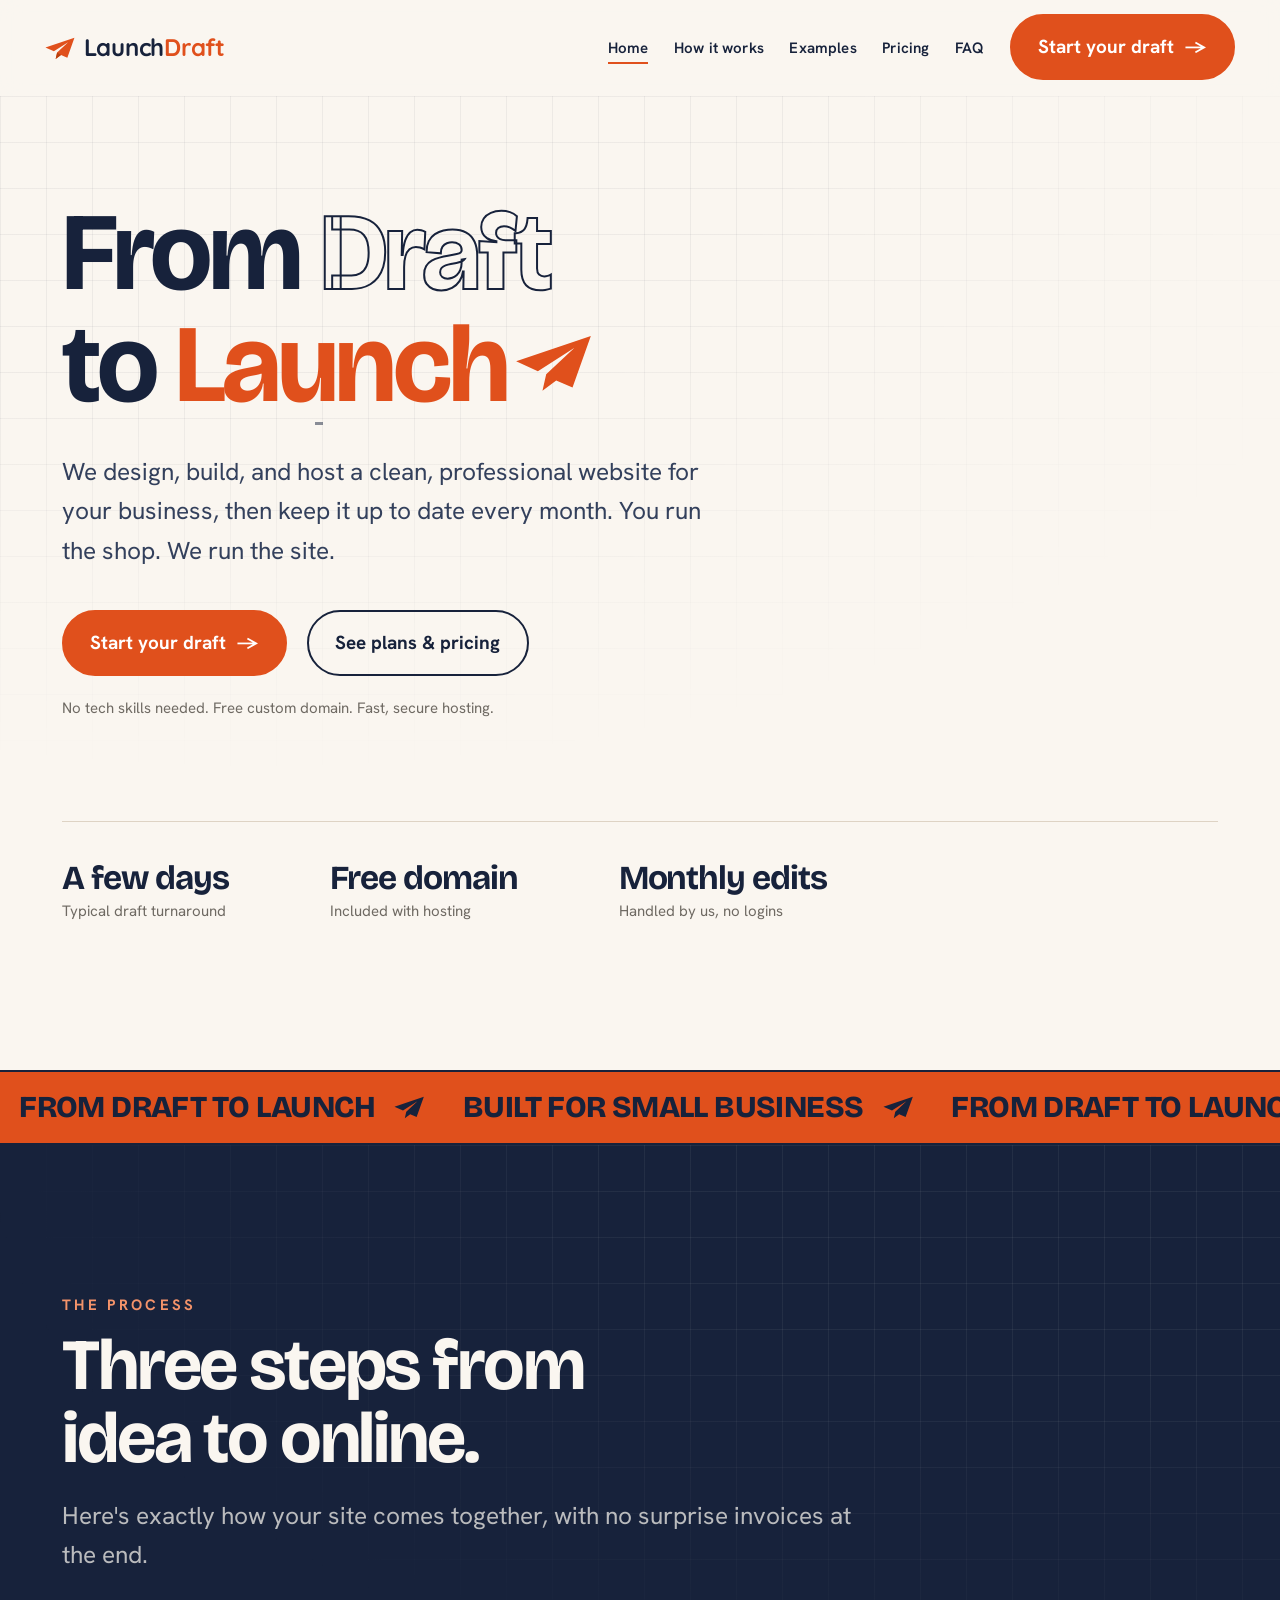
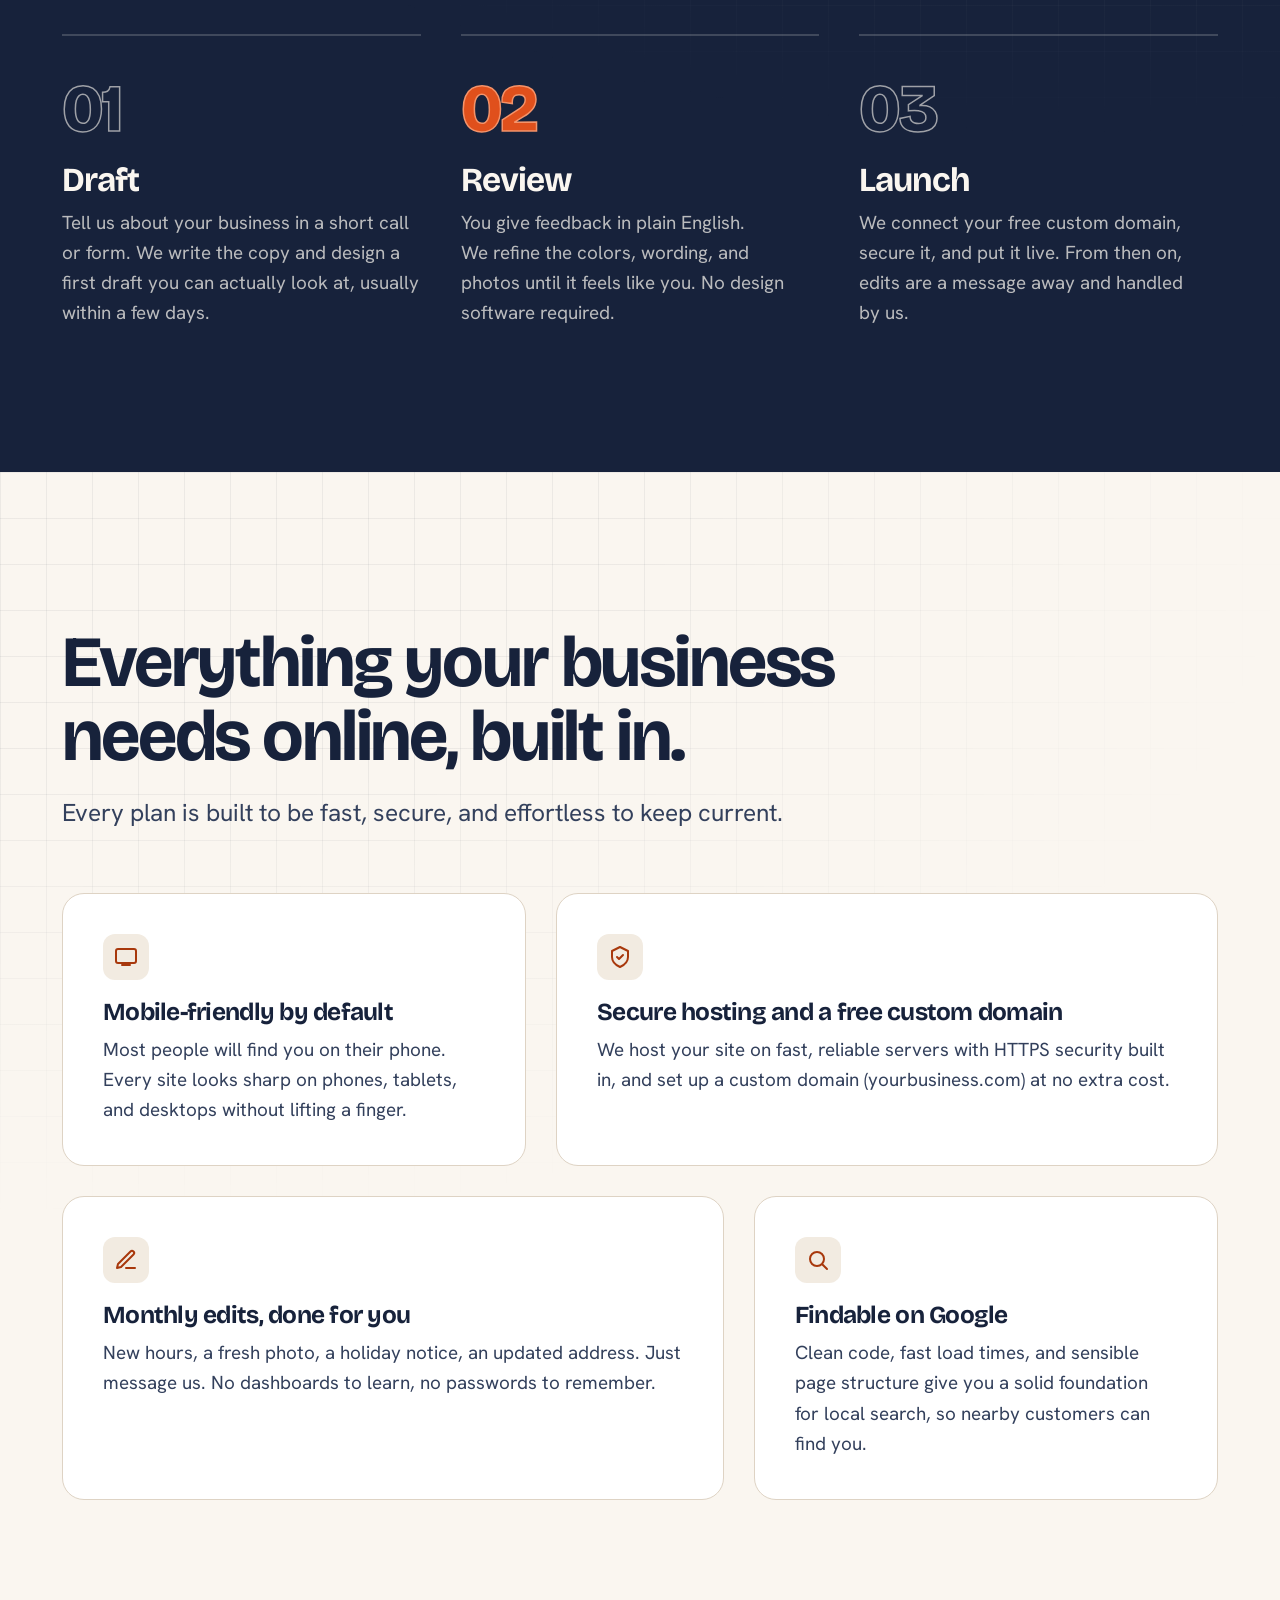
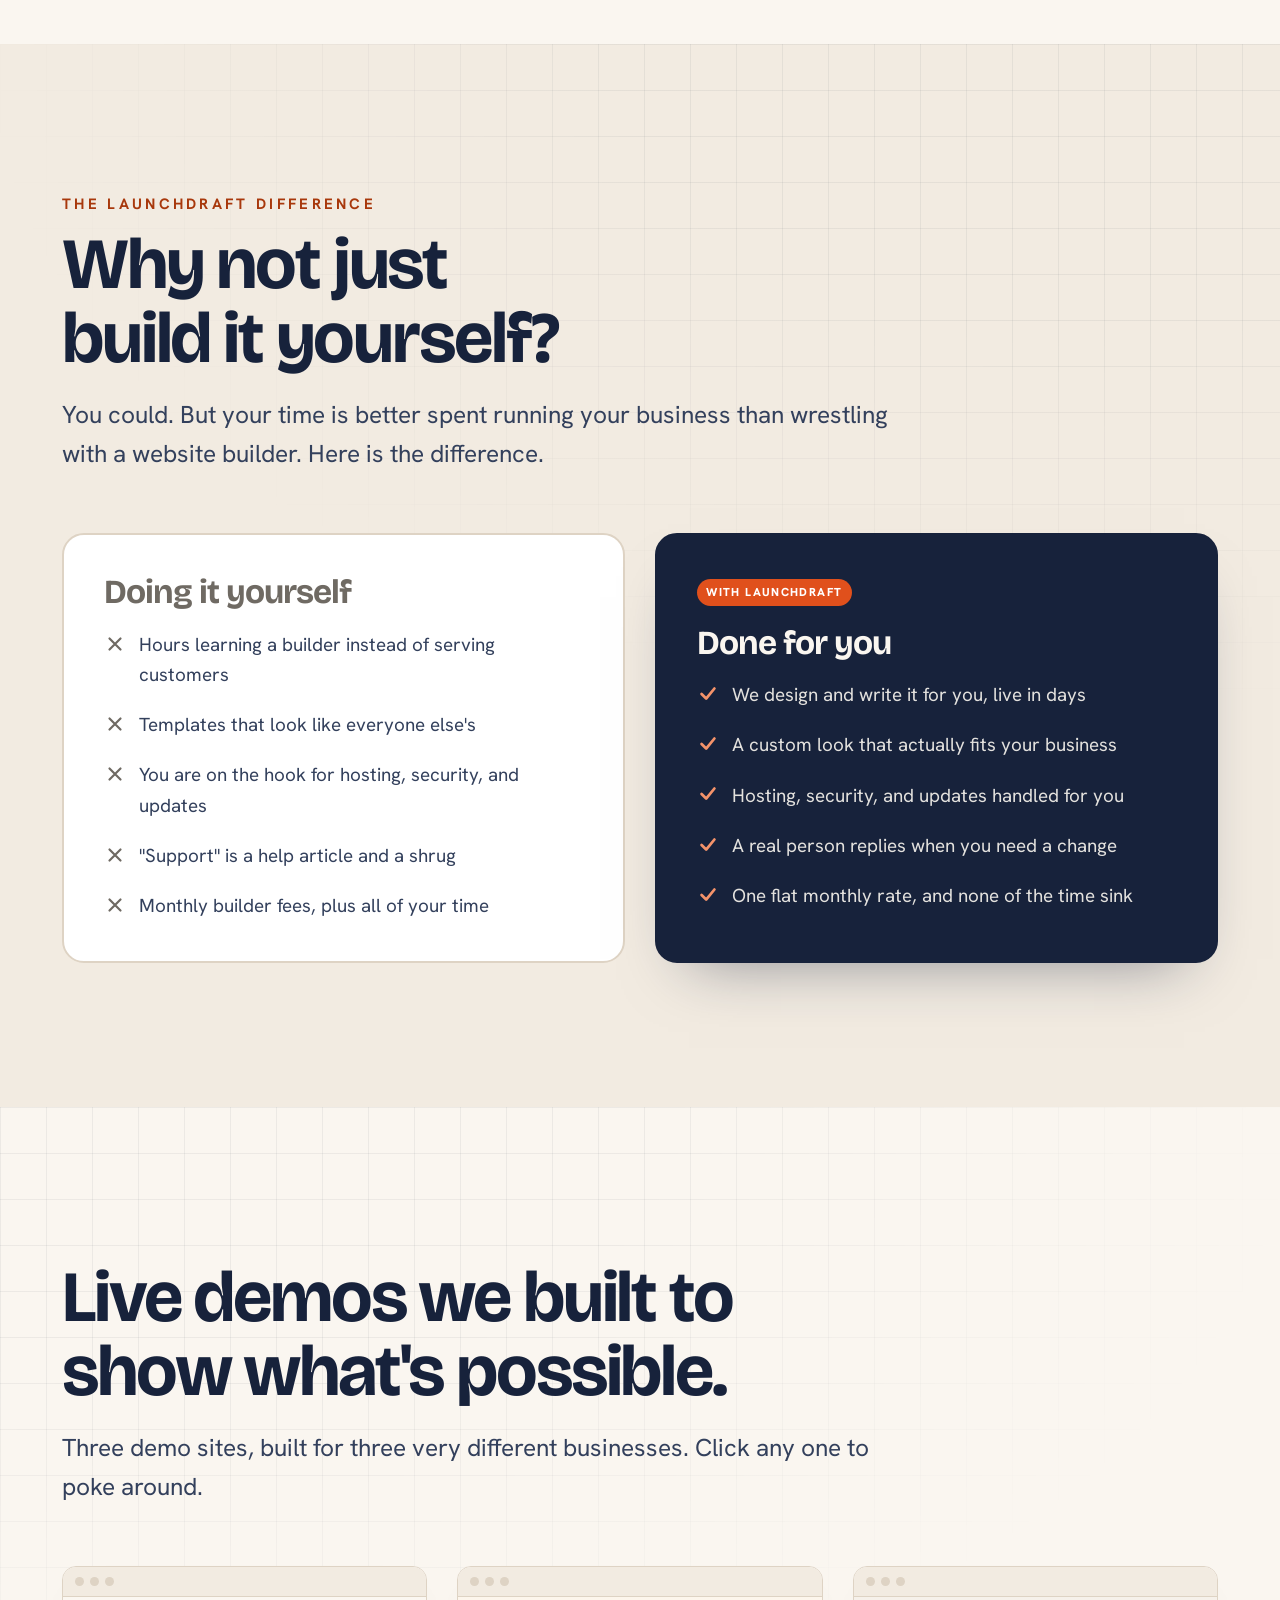
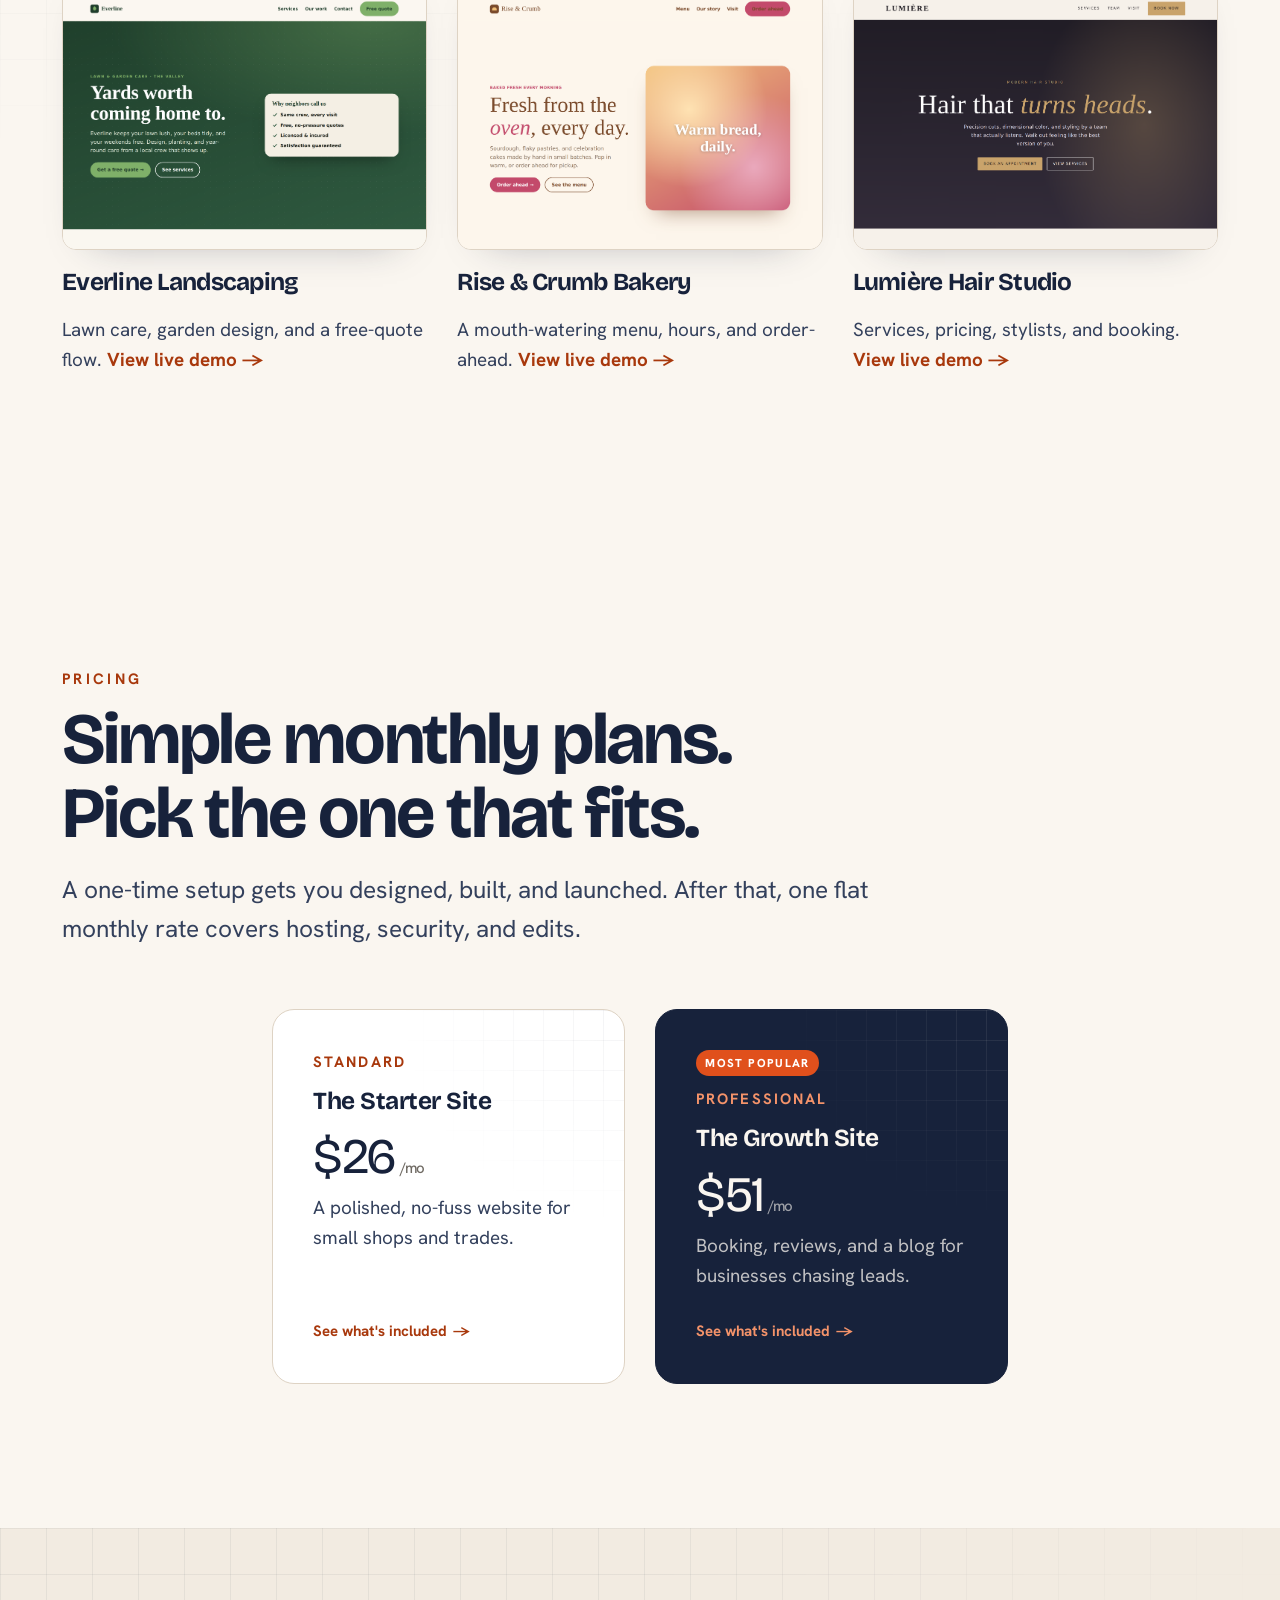
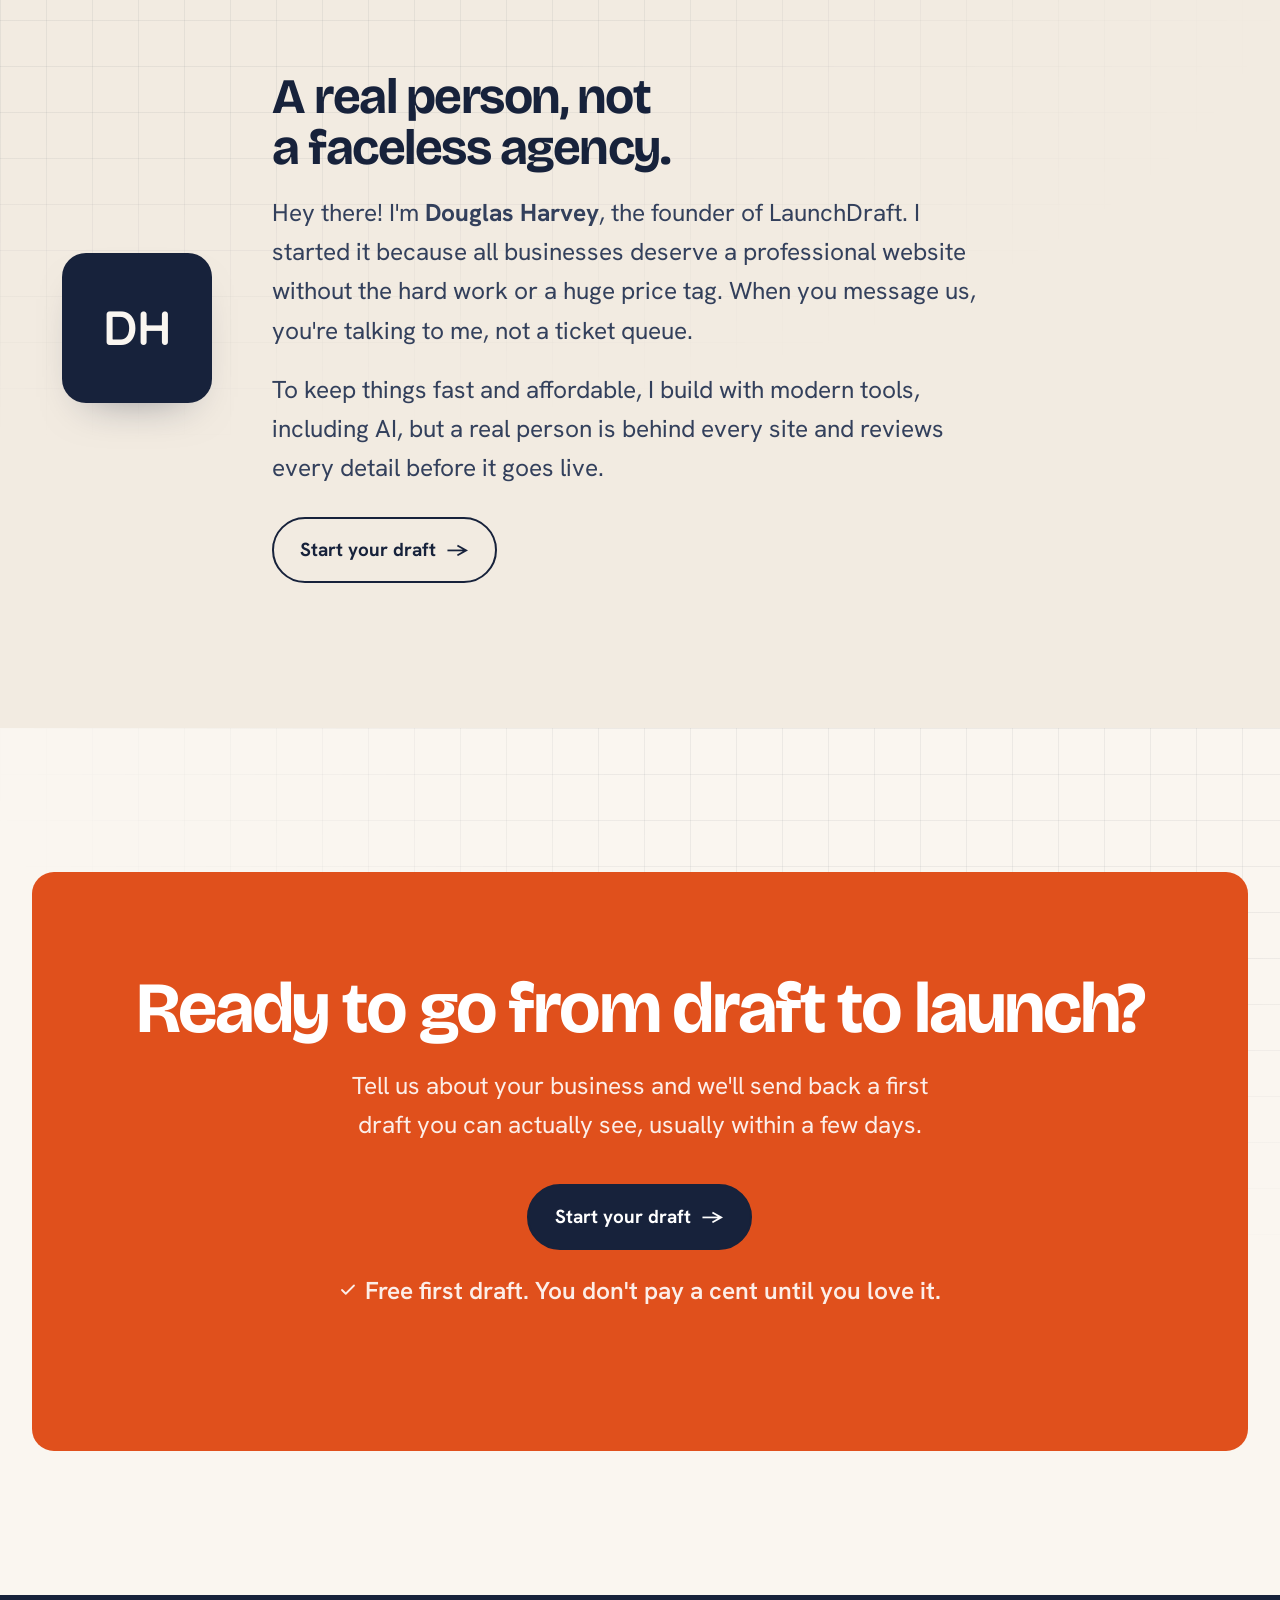
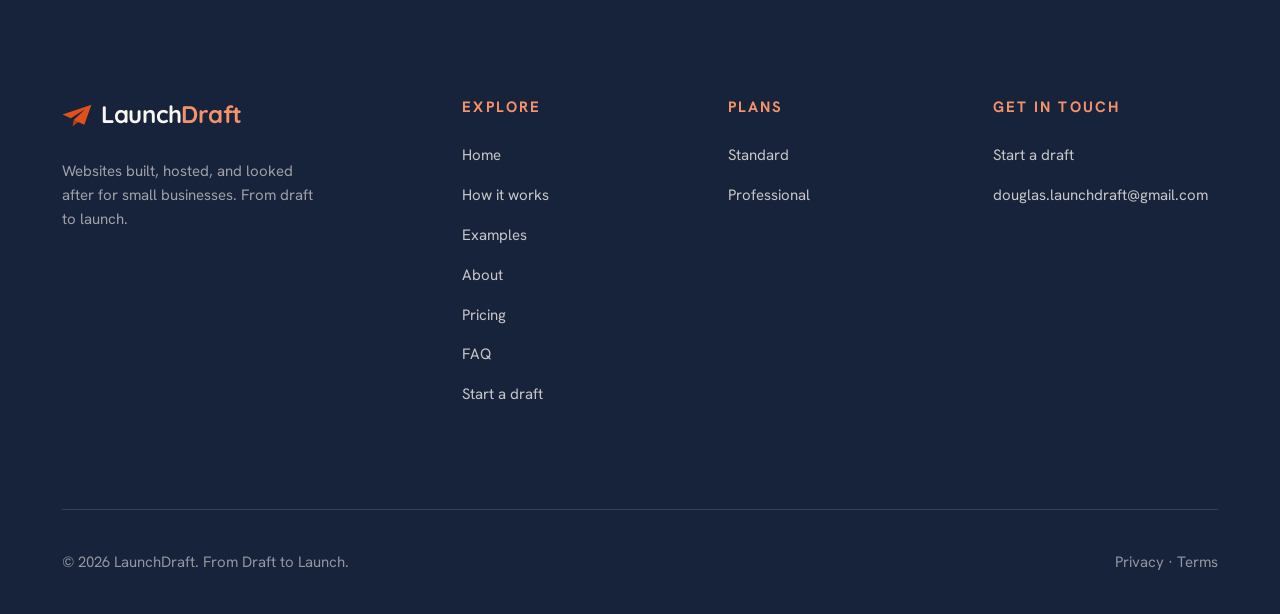
==== commit 92f08966: "Polish per grader: tighten process line, tidy comment, vary repeated phrase - Trim the process intro" ====
--- a/index.html
+++ b/index.html
@@ -132,7 +132,7 @@
         <div class="section__head reveal">
           <span class="overline">The process</span>
           <h2>Three steps from idea to online.</h2>
-          <p>Here is exactly how your site comes together, start to finish, with no surprise invoices at the end.</p>
+          <p>Here's exactly how your site comes together, with no surprise invoices at the end.</p>
         </div>
         <div class="steps">
           <article class="step reveal">
@@ -264,9 +264,7 @@
       </div>
     </section>
 
-    <!-- ============ TESTIMONIALS ============ -->
-    <!-- PLACEHOLDERS: replace with real quotes as clients launch, then remove
-         the .quote__tag "Sample" chips. Don't publish invented reviews. -->
+    <!-- ============ TESTIMONIALS (hidden until a real quote exists) ============ -->
 <!-- Hidden until we have a real client quote. To bring it back, delete this opening comment line and the closing arrow at the end of this block.
     <section class="section section--ink grid-right" id="reviews">
       <div class="wrap">
@@ -309,7 +307,7 @@
             <span class="glance__tag">Standard</span>
             <span class="glance__name">The Starter Site</span>
             <span class="glance__price">$26<small>/mo</small></span>
-            <span class="glance__line">A clean, professional presence for small shops and trades.</span>
+            <span class="glance__line">A polished, no-fuss website for small shops and trades.</span>
             <span class="glance__go">See what's included <span aria-hidden="true">→</span></span>
           </a>
           <a class="glance__card glance__card--featured reveal" style="--i:1" href="/pricing/">
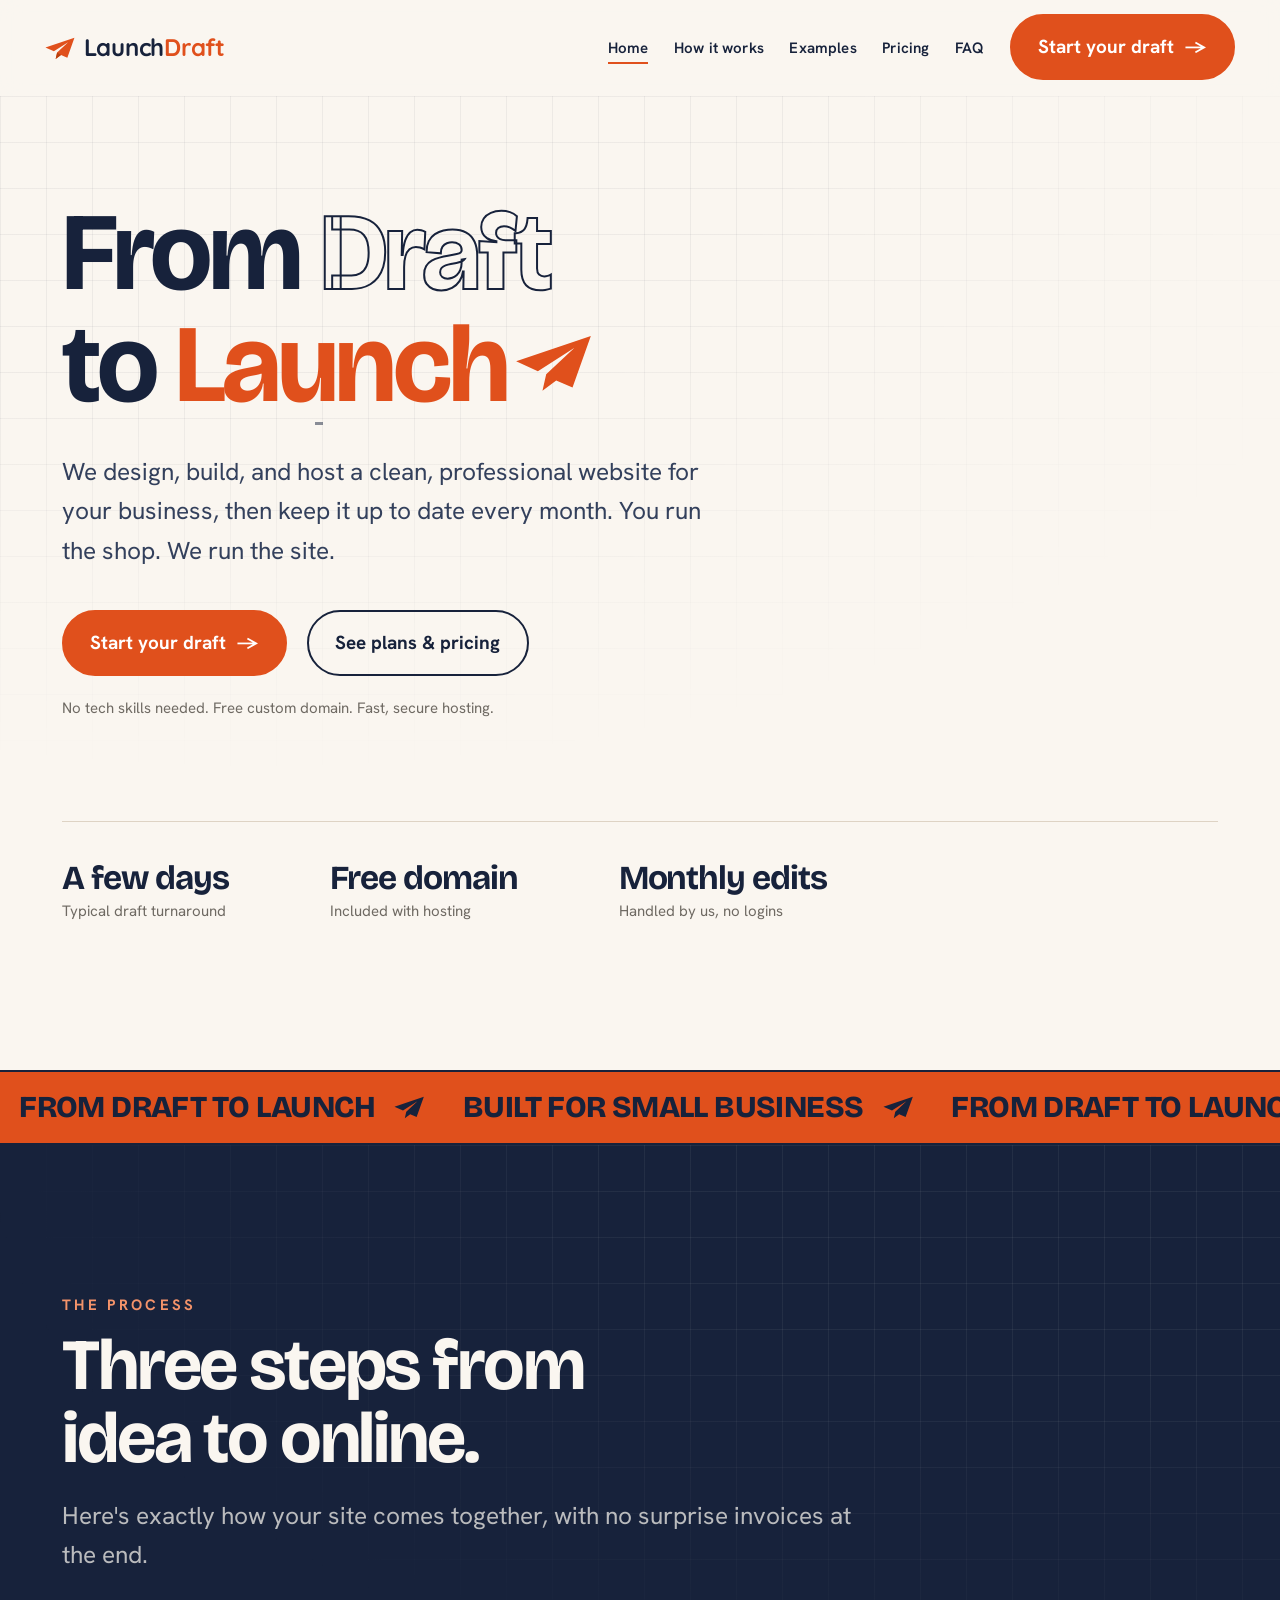
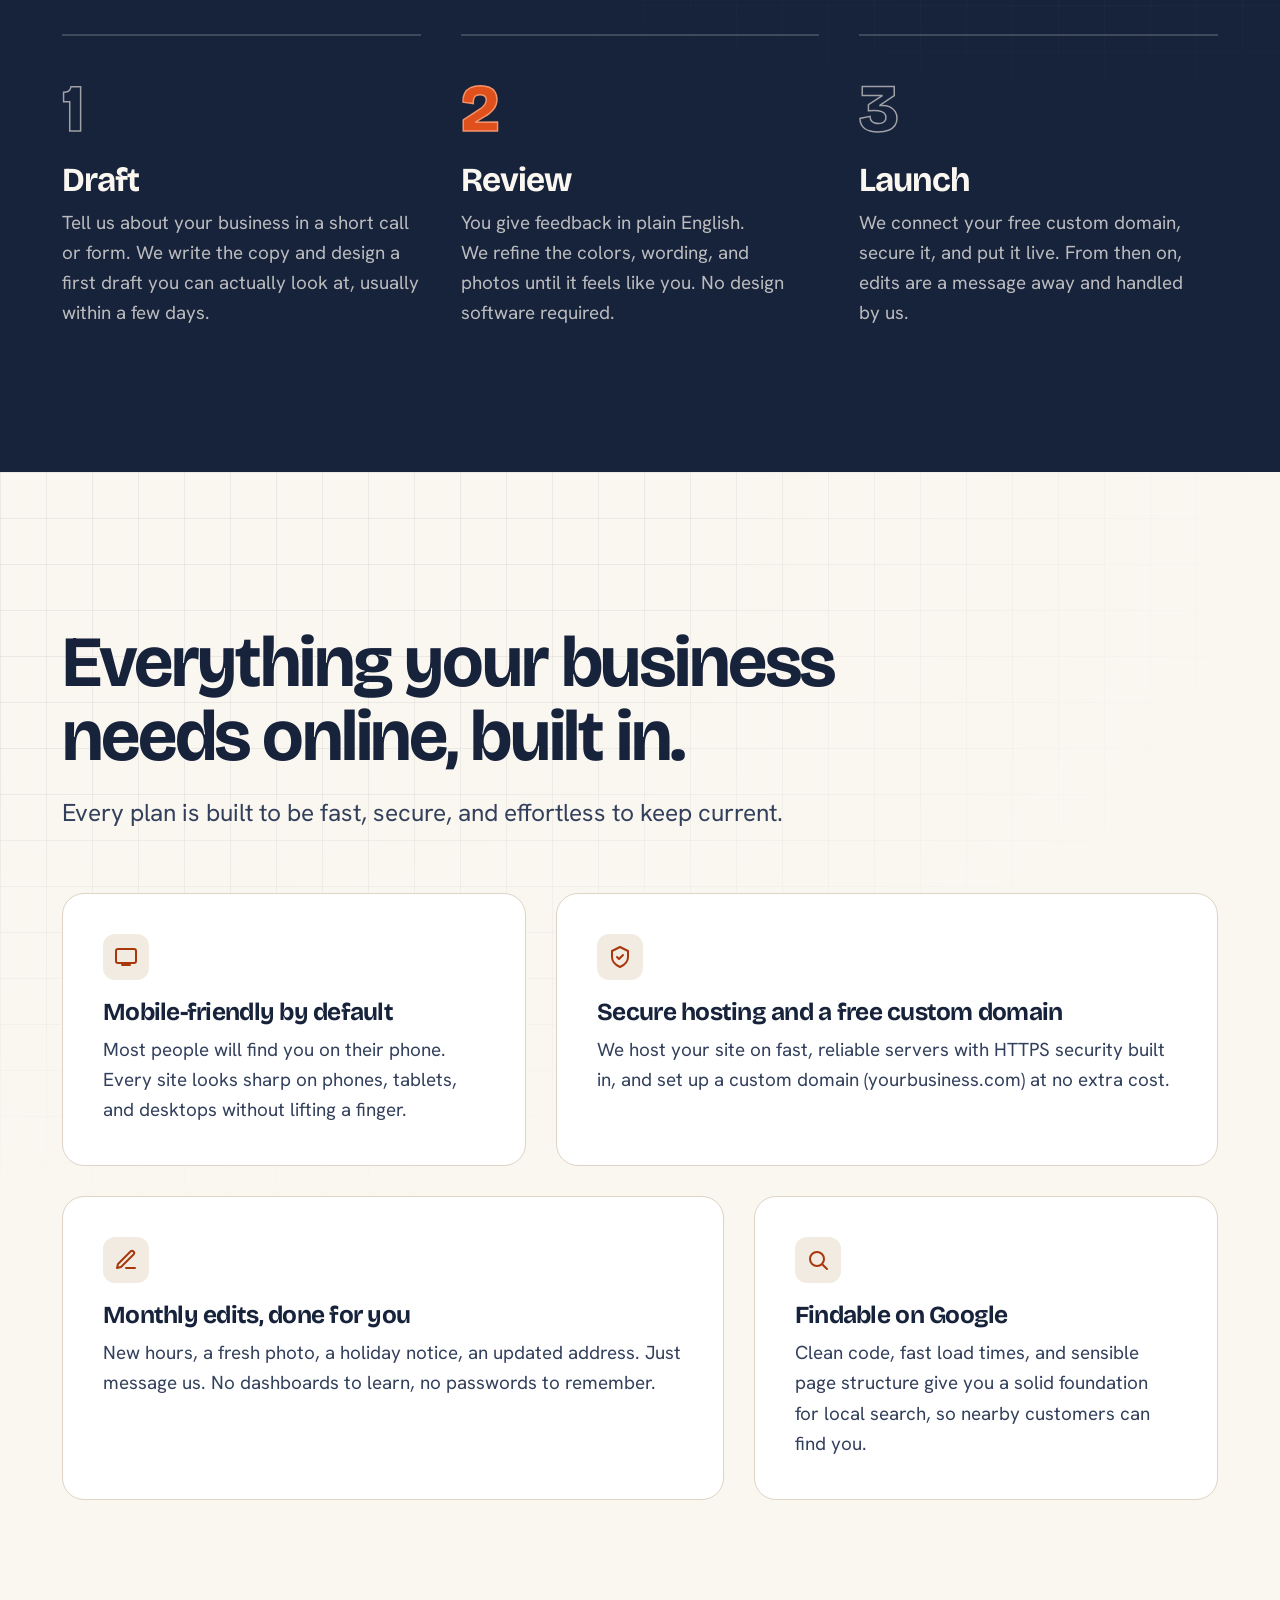
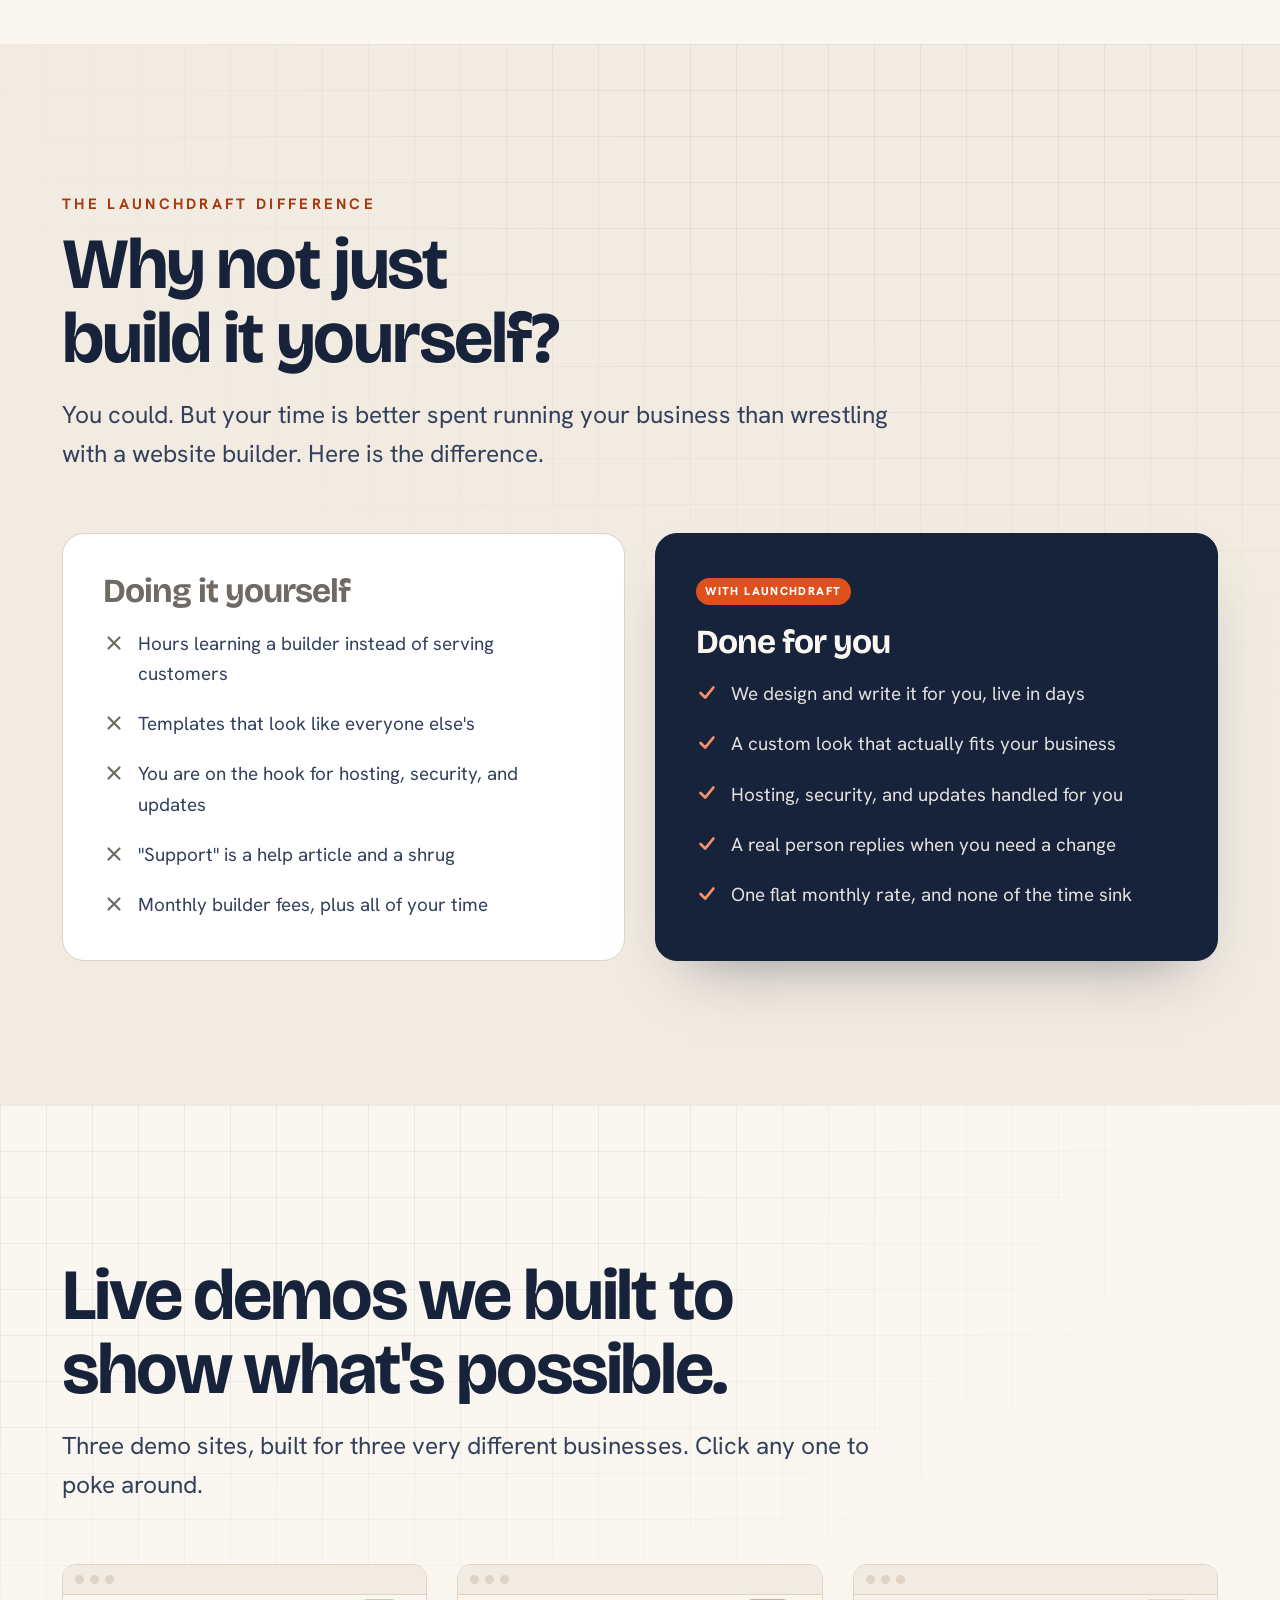
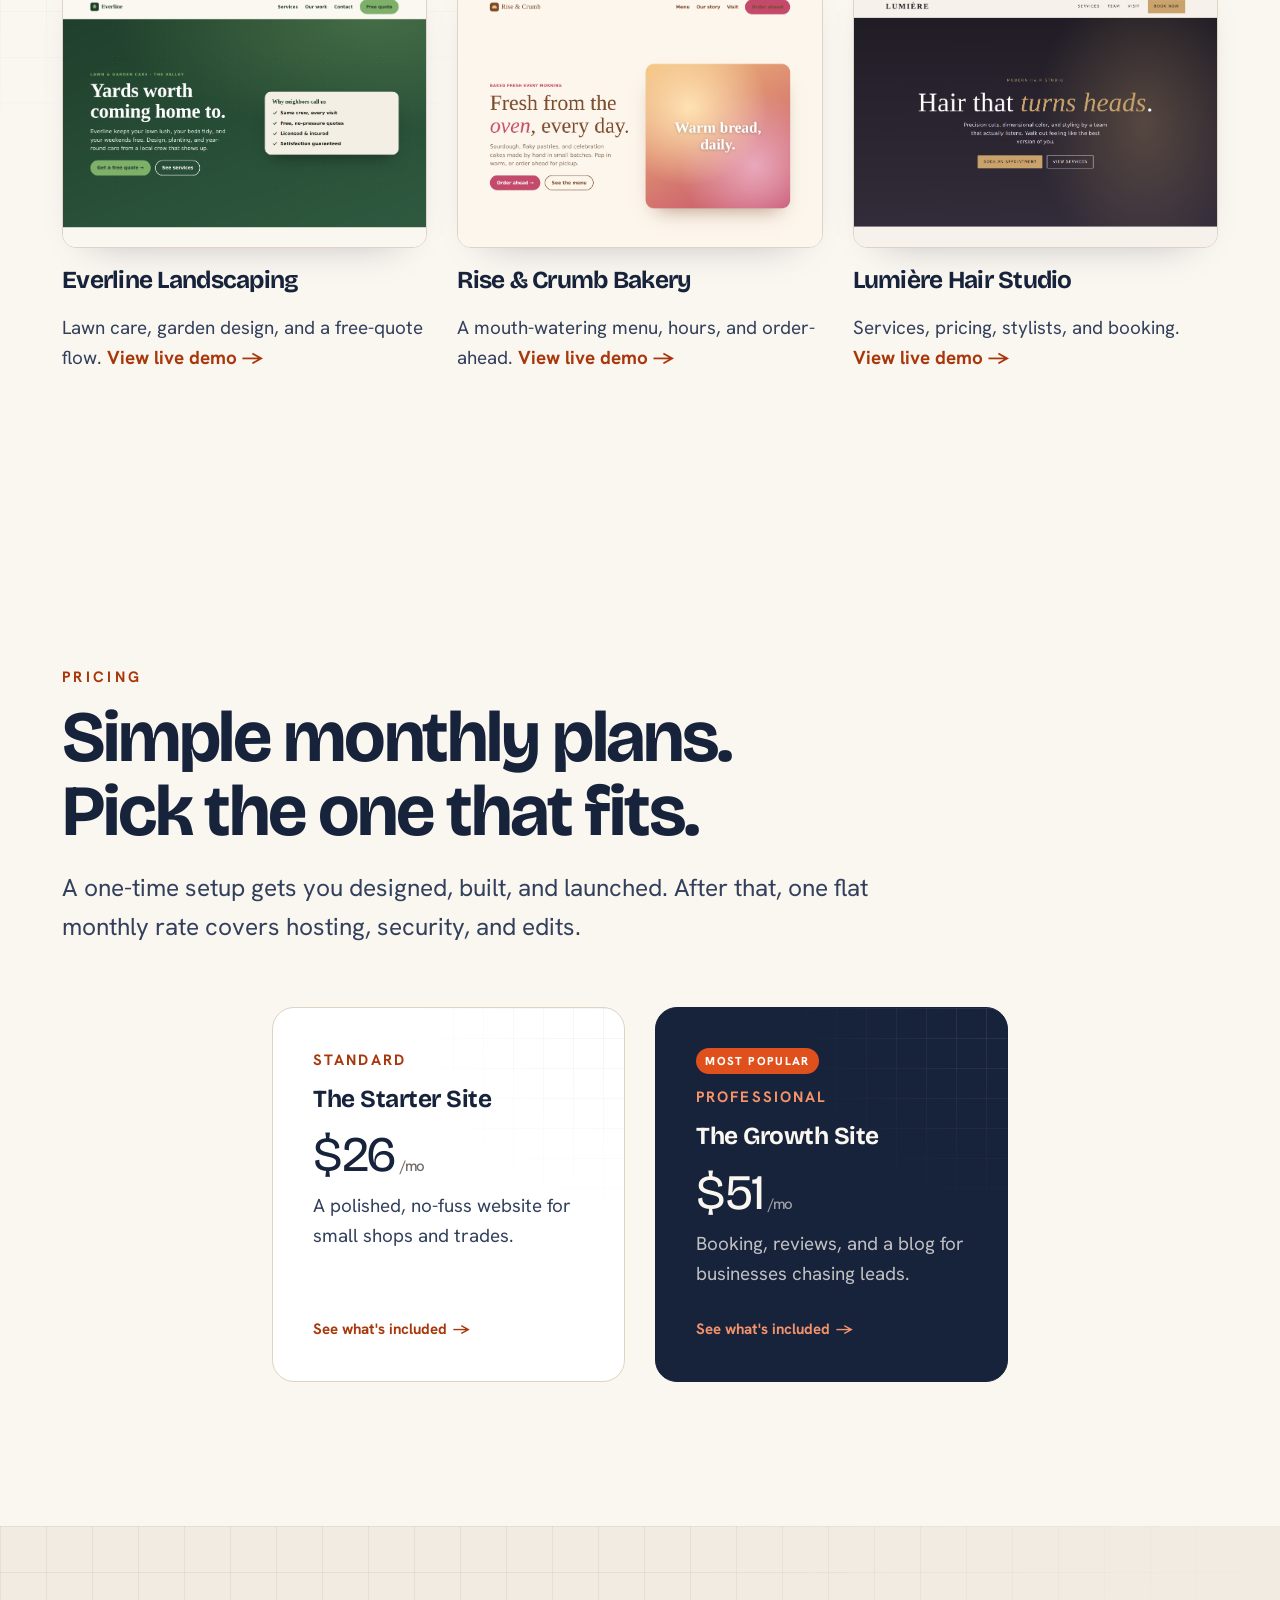
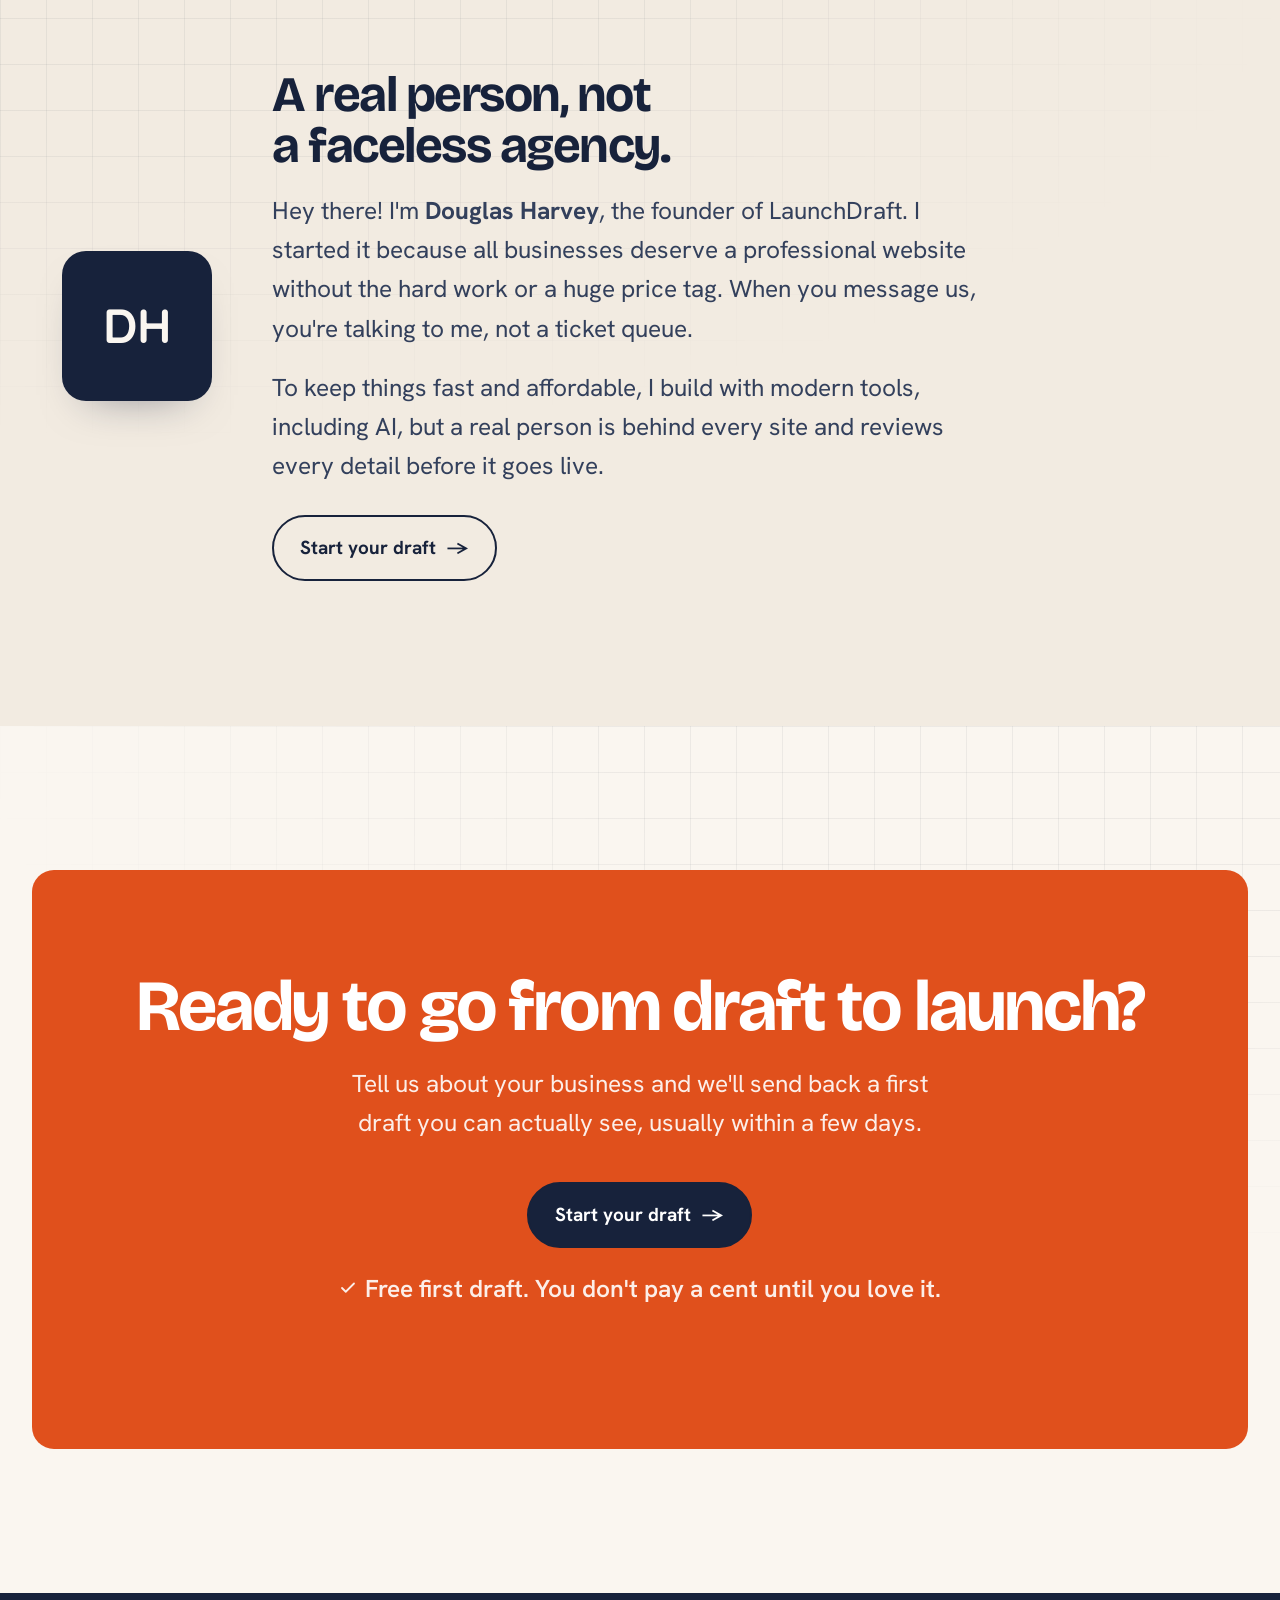
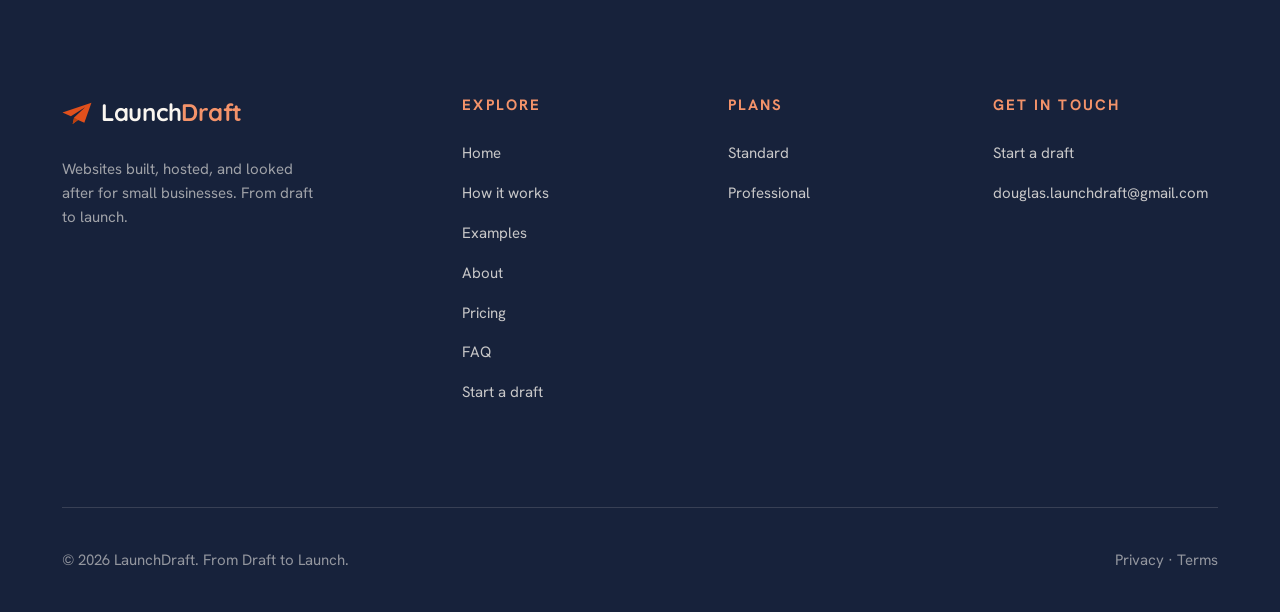
==== commit 3947a94b: "Refine difference cards: thinner borders, animated red DIY X's, plain step numbers - Slim the compar" ====
--- a/index.html
+++ b/index.html
@@ -136,17 +136,17 @@
         </div>
         <div class="steps">
           <article class="step reveal">
-            <div class="step__num">01</div>
+            <div class="step__num">1</div>
             <h3>Draft</h3>
             <p>Tell us about your business in a short call or form. We write the copy and design a first draft you can actually look at, usually within a few days.</p>
           </article>
           <article class="step reveal" style="--i:1">
-            <div class="step__num">02</div>
+            <div class="step__num">2</div>
             <h3>Review</h3>
             <p>You give feedback in plain English. We refine the colors, wording, and photos until it feels like you. No design software required.</p>
           </article>
           <article class="step reveal" style="--i:2">
-            <div class="step__num">03</div>
+            <div class="step__num">3</div>
             <h3>Launch</h3>
             <p>We connect your free custom domain, secure it, and put it live. From then on, edits are a message away and handled by us.</p>
           </article>
--- a/styles.css
+++ b/styles.css
@@ -665,7 +665,7 @@
 .compare__card {
   border-radius: var(--radius-lg);
   padding: var(--space-l);
-  border: 2px solid var(--line);
+  border: 1px solid var(--line);
   background: var(--paper);
 }
 .compare__card h3 { font-size: var(--text-xl); margin-bottom: var(--space-s); }
@@ -730,13 +730,36 @@
   .compare__card--diy:hover {
     transform: translateY(-4px);
     border-color: #d23f2e;
-    box-shadow: 0 0 0 3px rgba(210,63,46,.22), 0 22px 44px -24px rgba(210,63,46,.6);
+    box-shadow: 0 0 0 1.5px rgba(210,63,46,.28), 0 22px 44px -24px rgba(210,63,46,.6);
   }
   .compare__card--us:hover {
     transform: translateY(-6px);
     border-color: #37cf8e;
-    box-shadow: 0 0 0 3px rgba(55,207,142,.3), 0 26px 52px -24px rgba(55,207,142,.45);
+    box-shadow: 0 0 0 1.5px rgba(55,207,142,.36), 0 26px 52px -24px rgba(55,207,142,.45);
   }
+
+  /* Hovering the DIY card turns each X brick-red with a staggered pop */
+  .compare__card--diy:hover .compare__list--diy svg {
+    color: #d23f2e;
+    animation: diy-x-pop .32s cubic-bezier(.34,1.56,.64,1) both;
+  }
+  .compare__card--diy:hover .compare__list--diy li:nth-child(1) svg { animation-delay: 0s; }
+  .compare__card--diy:hover .compare__list--diy li:nth-child(2) svg { animation-delay: .05s; }
+  .compare__card--diy:hover .compare__list--diy li:nth-child(3) svg { animation-delay: .1s; }
+  .compare__card--diy:hover .compare__list--diy li:nth-child(4) svg { animation-delay: .15s; }
+  .compare__card--diy:hover .compare__list--diy li:nth-child(5) svg { animation-delay: .2s; }
+}
+
+/* The X pop: a quick scale-and-twist as it flushes red */
+.compare__list--diy svg { transition: color .25s ease; }
+@keyframes diy-x-pop {
+  0%   { transform: scale(1) rotate(0deg); }
+  40%  { transform: scale(1.28) rotate(-9deg); }
+  70%  { transform: scale(.94) rotate(4deg); }
+  100% { transform: scale(1) rotate(0deg); }
+}
+@media (prefers-reduced-motion: reduce) {
+  .compare__card--diy:hover .compare__list--diy svg { animation: none; }
 }
 
 /* =========================================================
@@ -847,3 +870,22 @@
 .legal__note p { margin: 0; font-size: var(--text-sm); color: var(--ink-soft); }
 .footer__legal a { color: inherit; }
 .footer__legal a:hover { color: var(--accent-tint); }
+
+/* ---------------------------------------------------------------------------
+   Subtle branded scrollbar. Shows on desktop Chrome/Safari/Edge + Firefox;
+   Mac and mobile overlay-hide scrollbars, so it's a light touch, never relied on.
+   Kept normal width and high-contrast so it stays easy to grab.
+--------------------------------------------------------------------------- */
+html {
+  scrollbar-width: thin;                        /* Firefox */
+  scrollbar-color: var(--ink) var(--surface);   /* navy thumb, warm-cream track */
+}
+::-webkit-scrollbar { width: 14px; height: 14px; }
+::-webkit-scrollbar-track { background: var(--surface); }   /* warm cream, not default white */
+::-webkit-scrollbar-thumb {
+  background: var(--ink);                        /* brand navy — clearly custom */
+  border-radius: 999px;
+  border: 3px solid var(--surface);             /* inset padding so the thumb reads as a pill */
+  background-clip: padding-box;
+}
+::-webkit-scrollbar-thumb:hover { background: var(--accent); }  /* brand orange on hover */
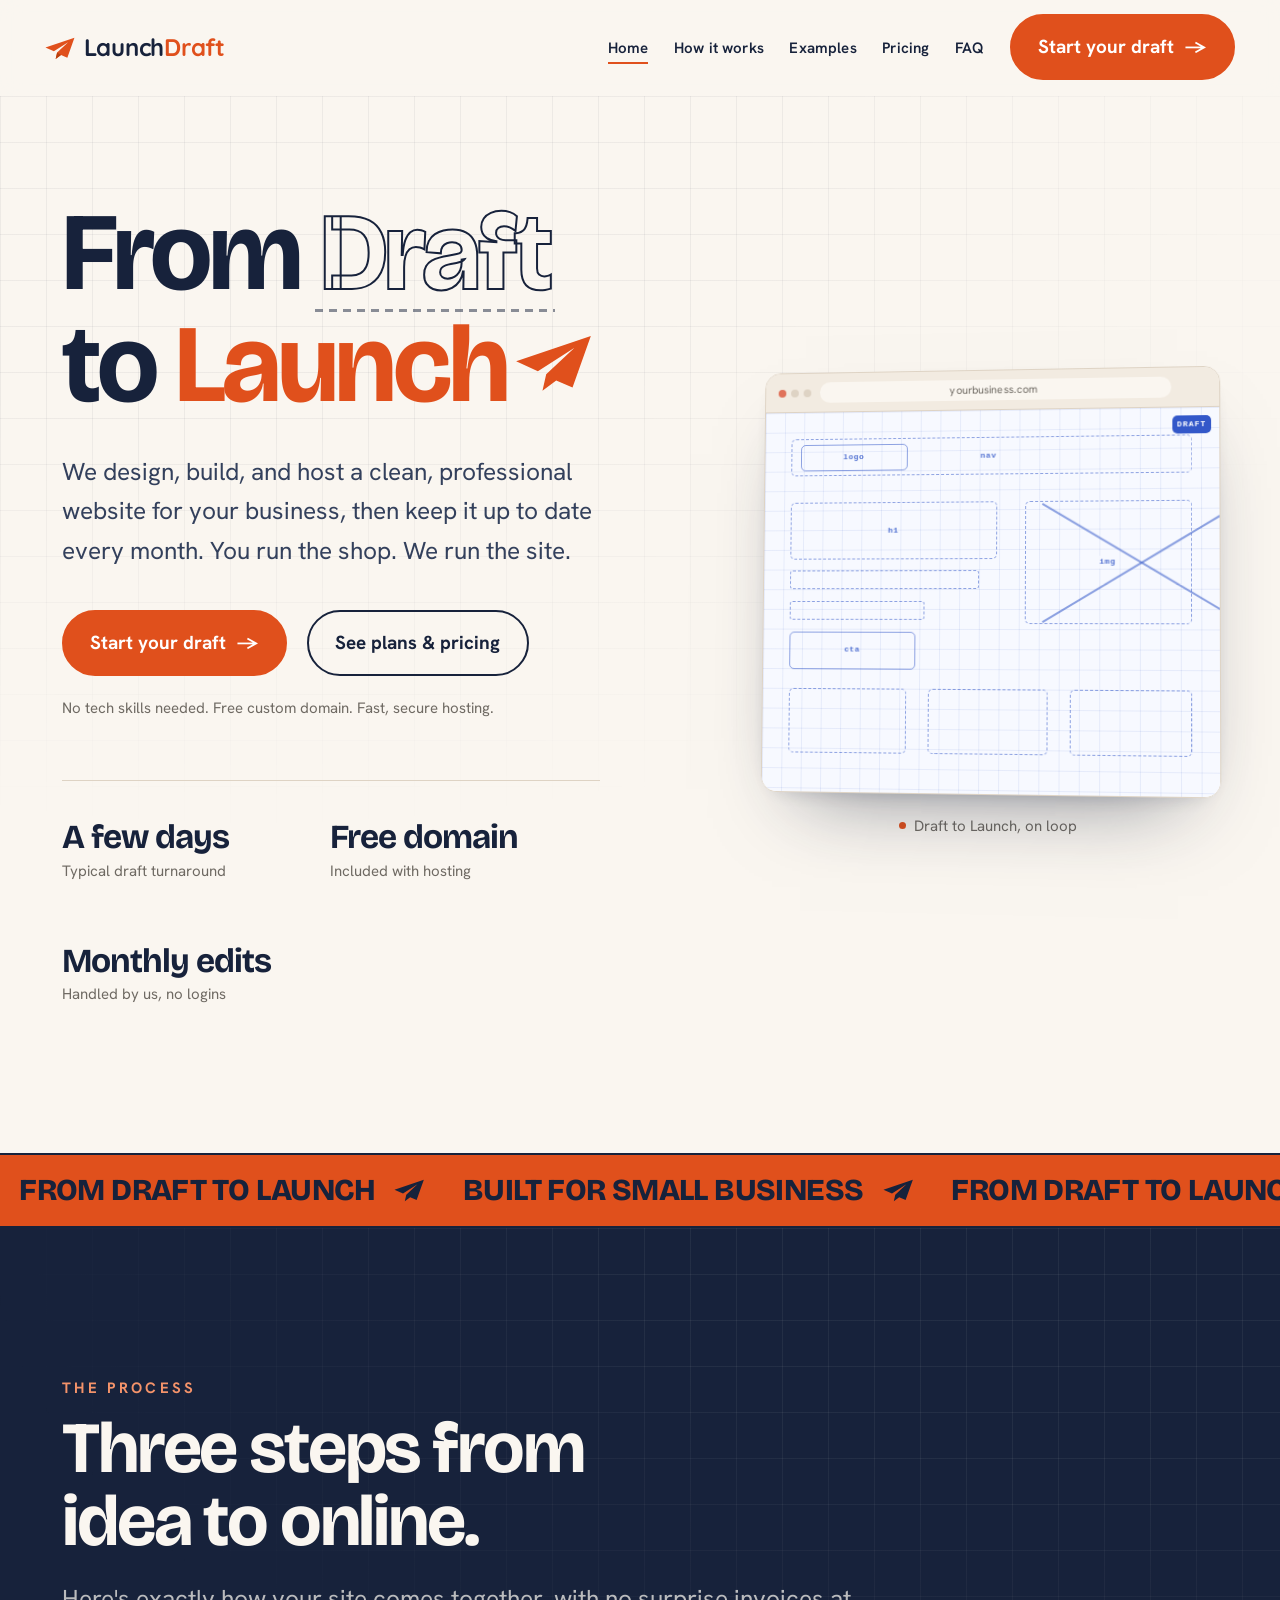
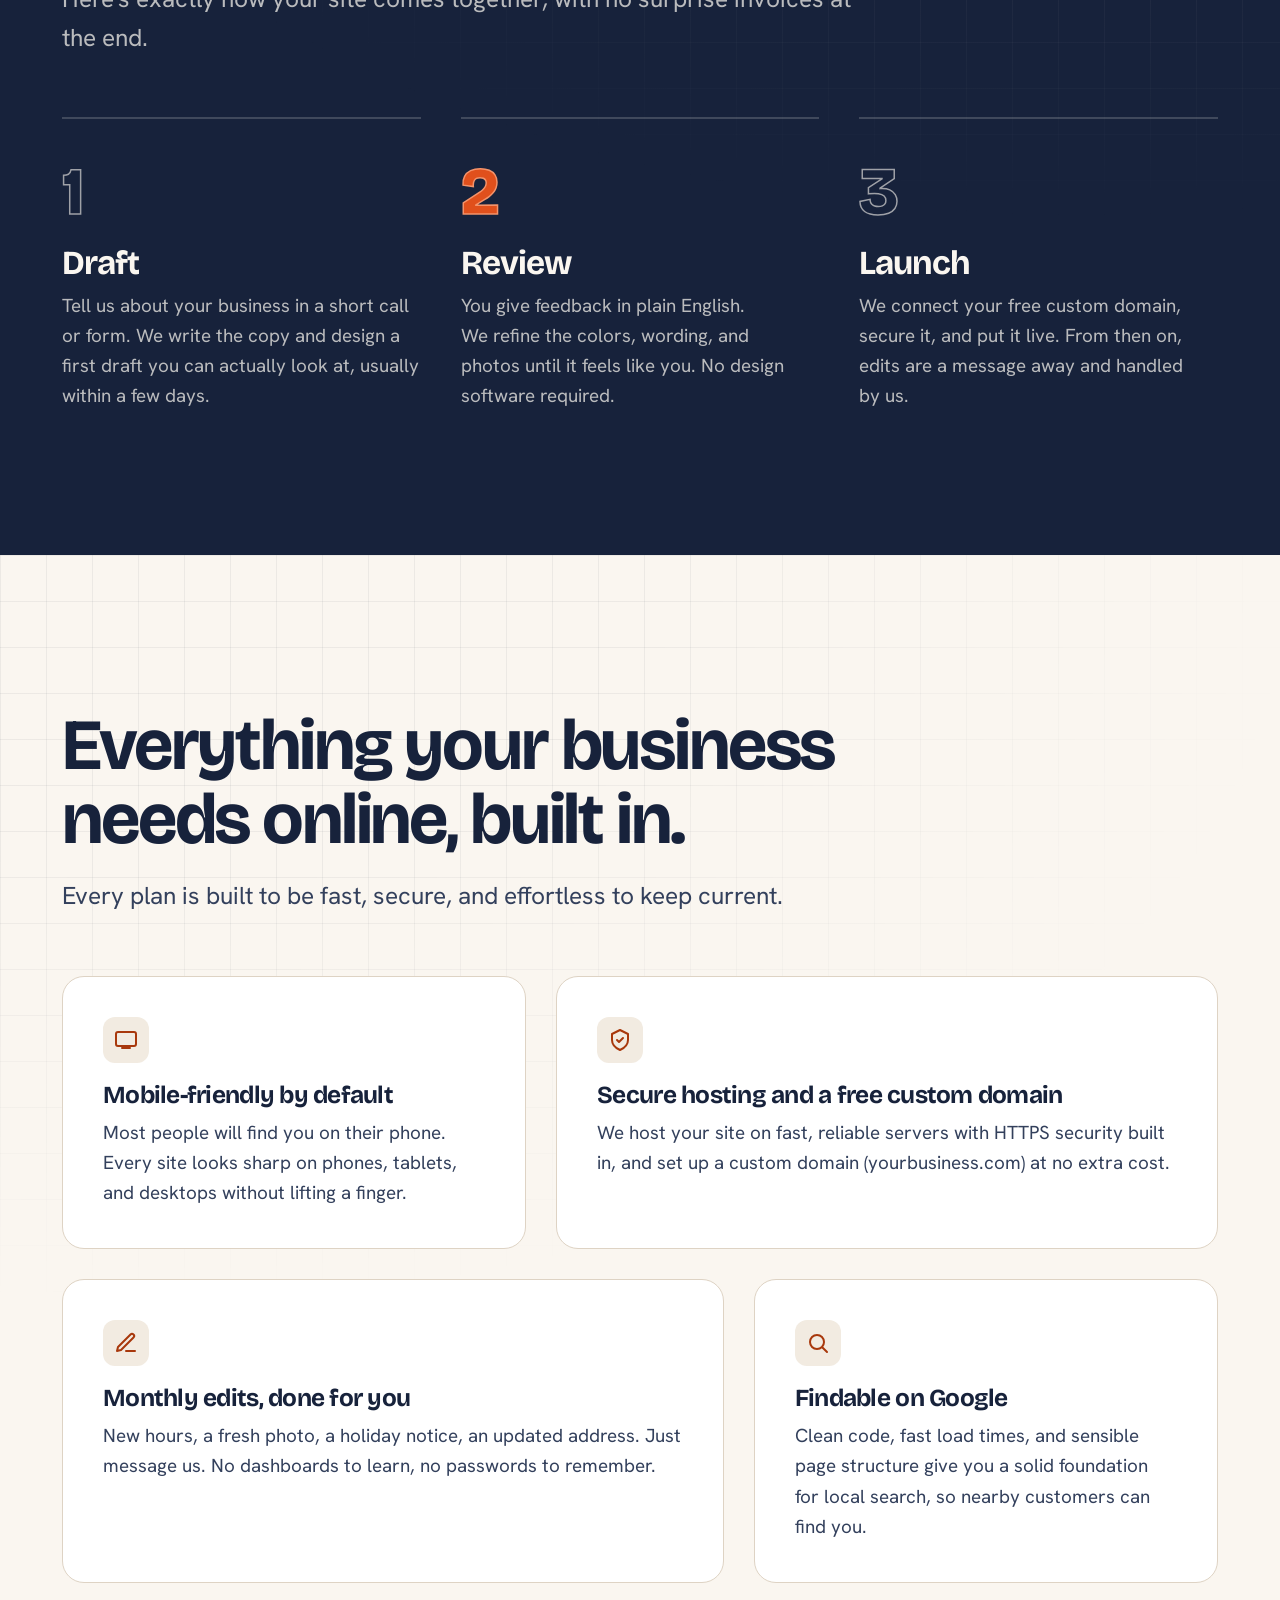
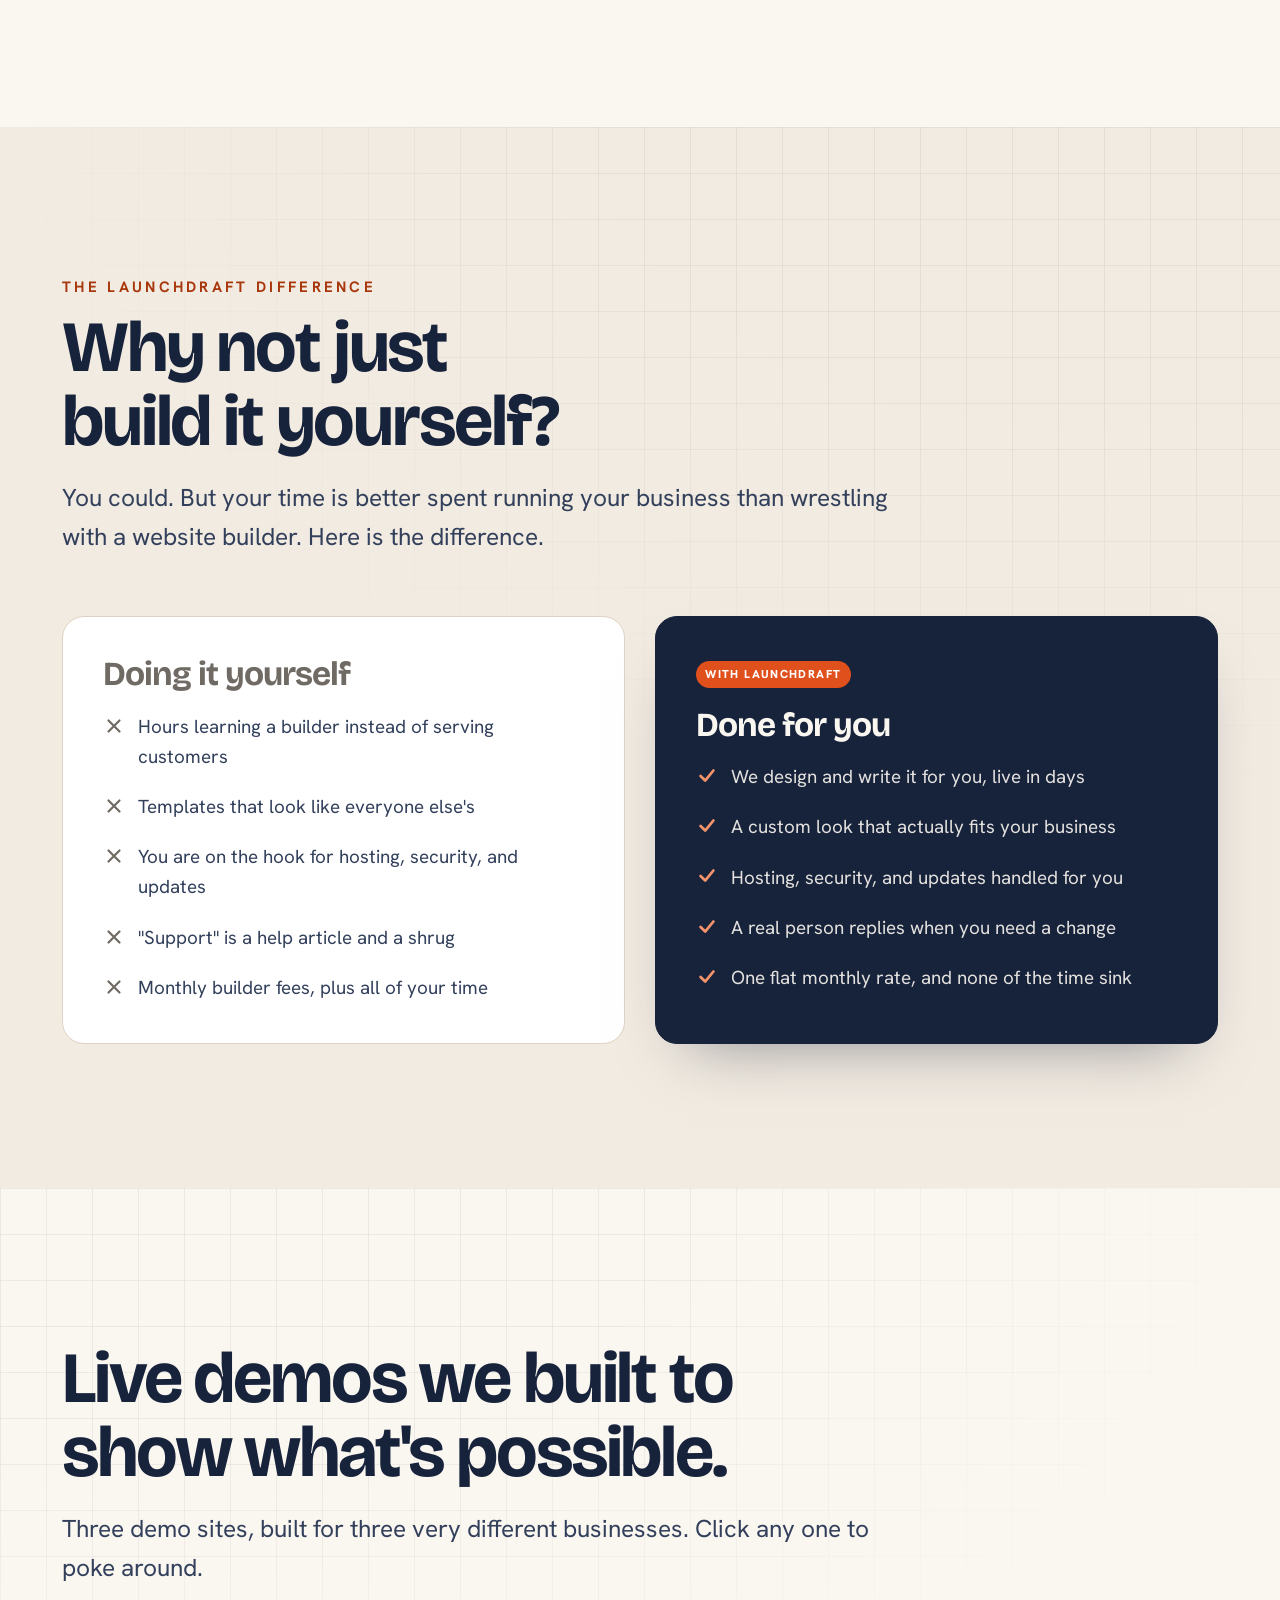
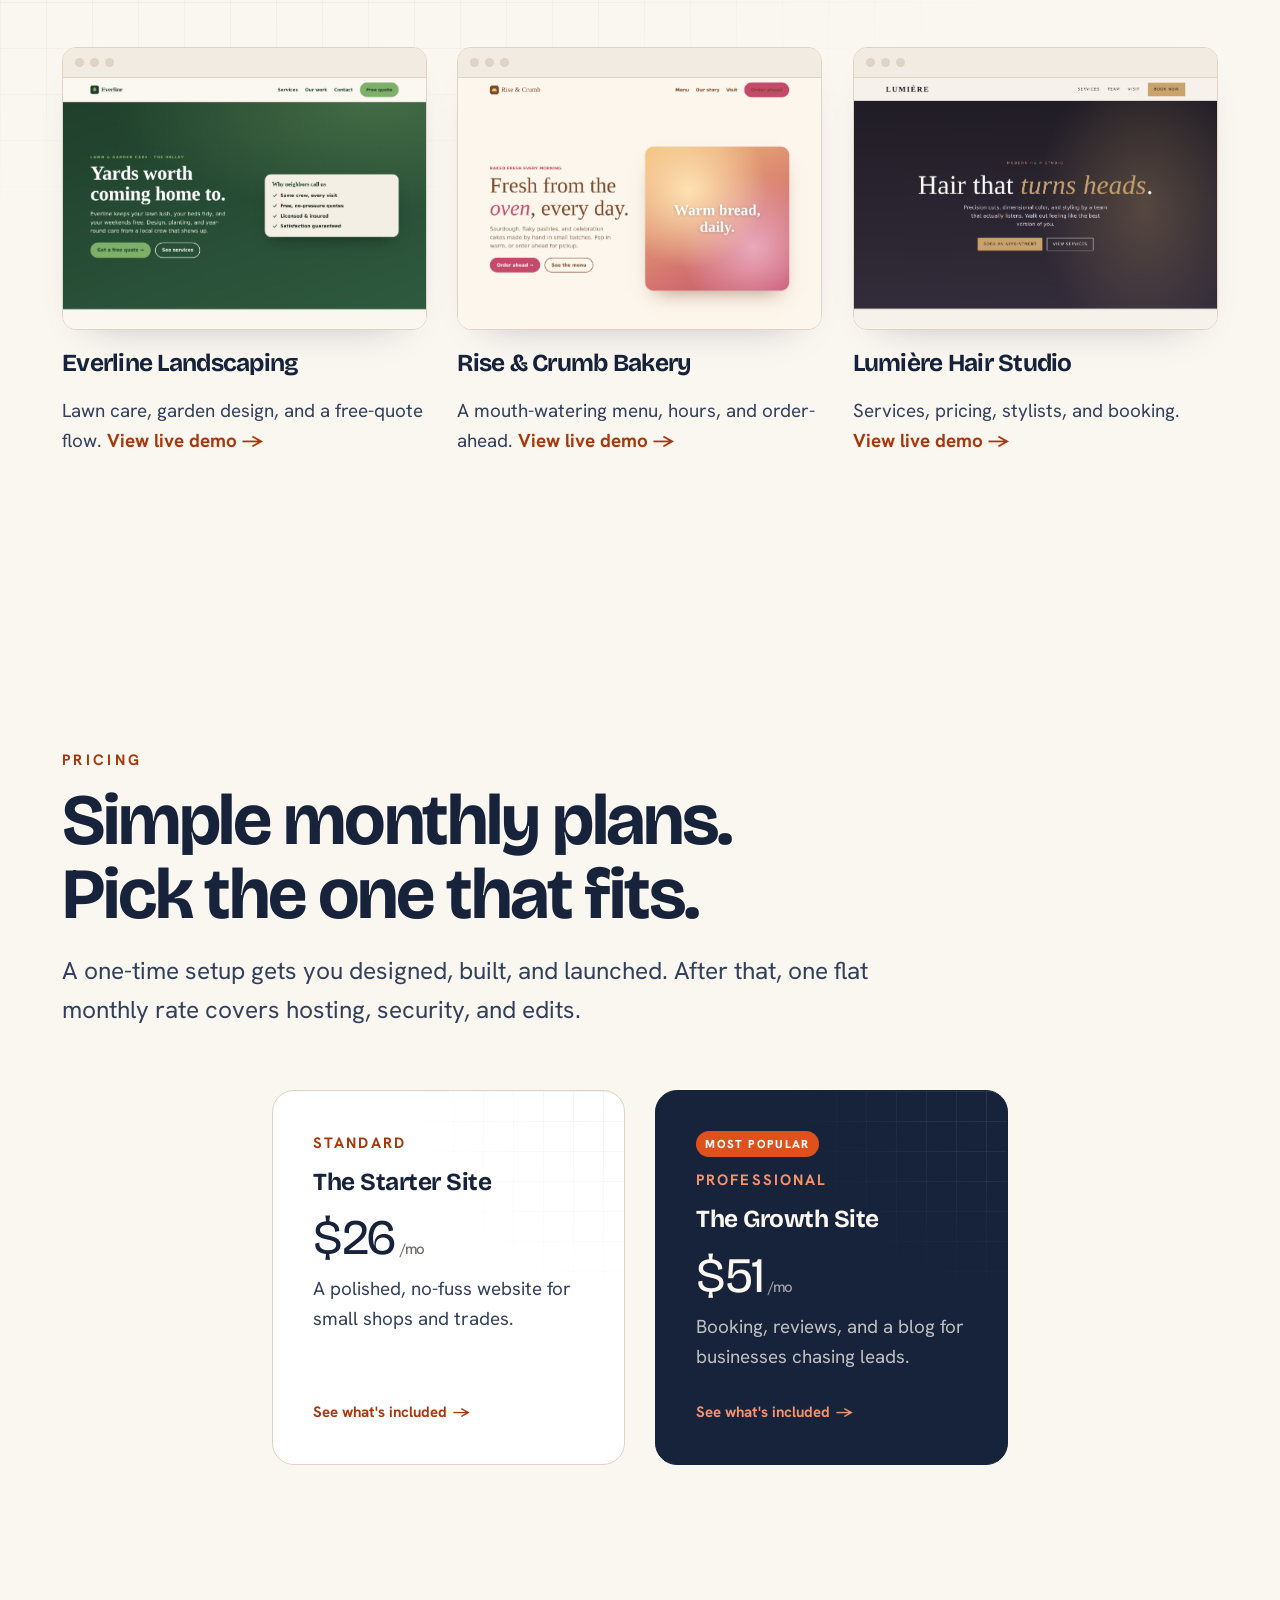
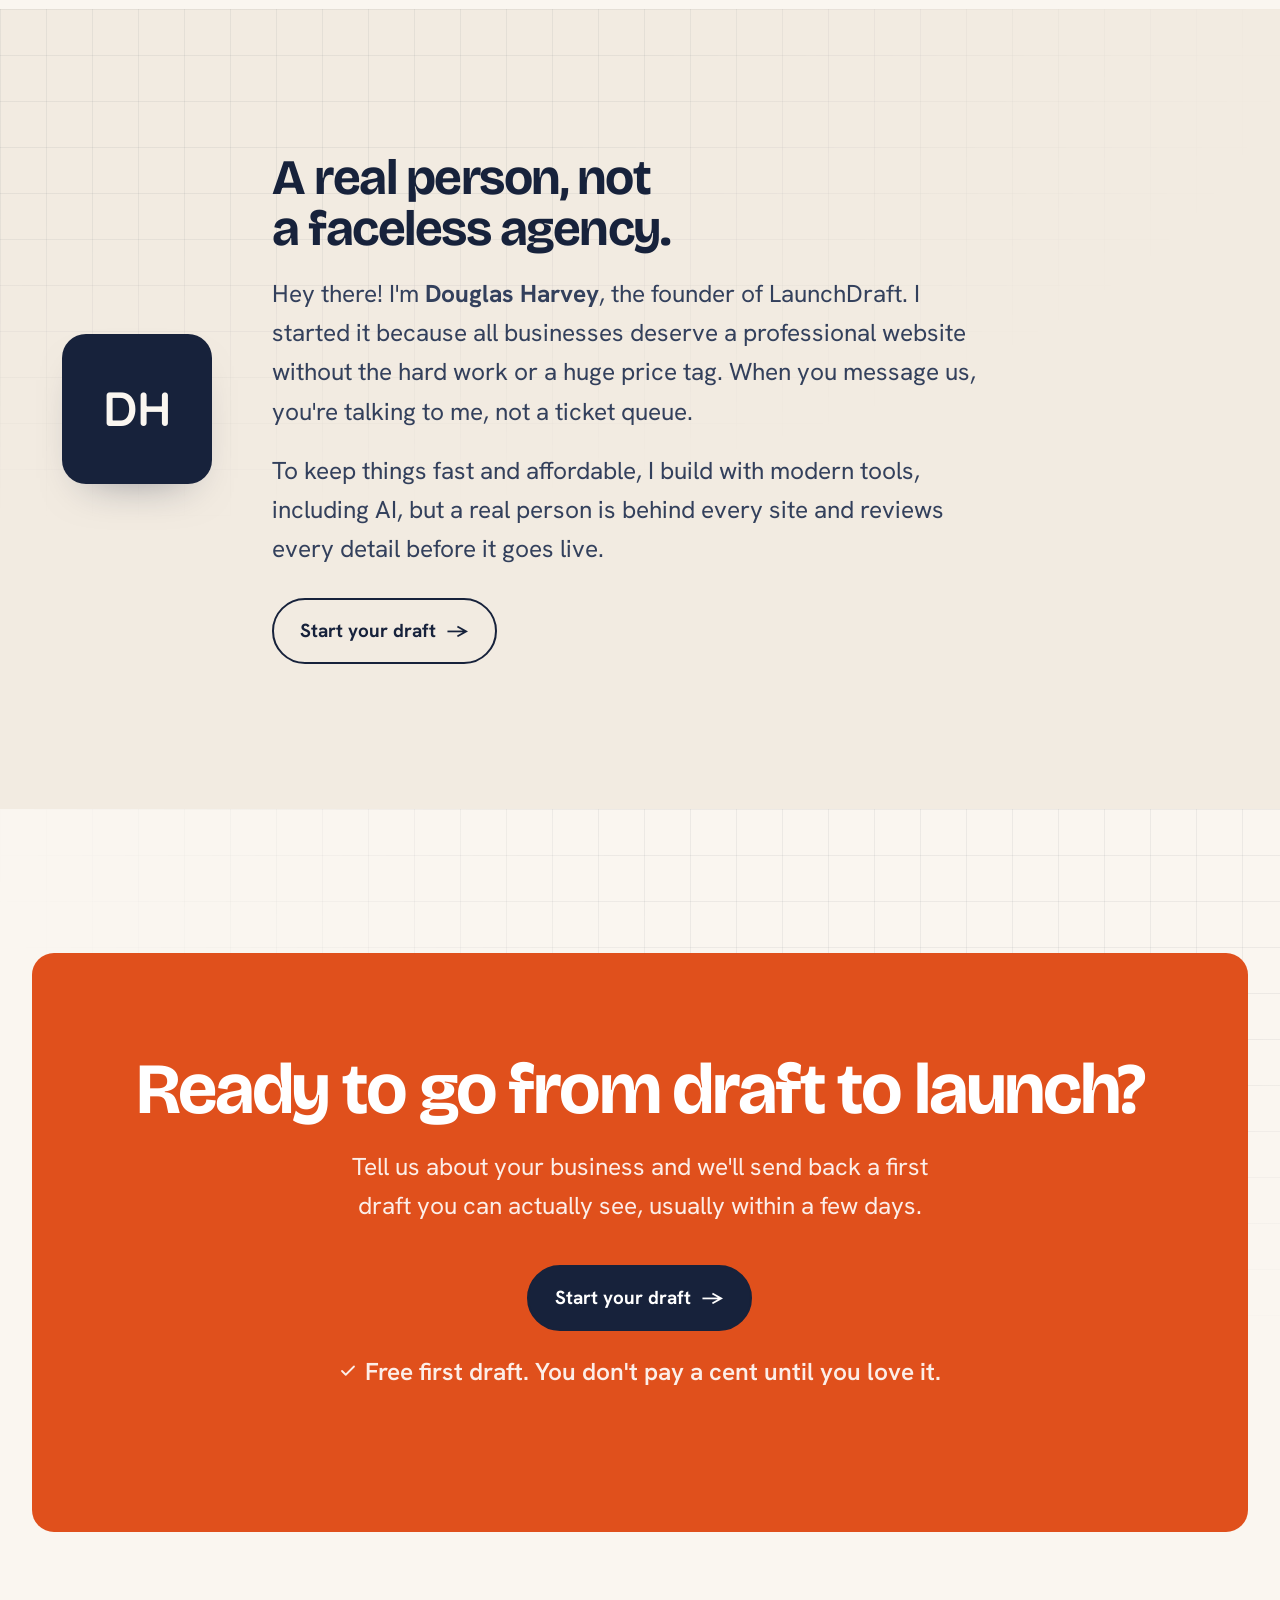
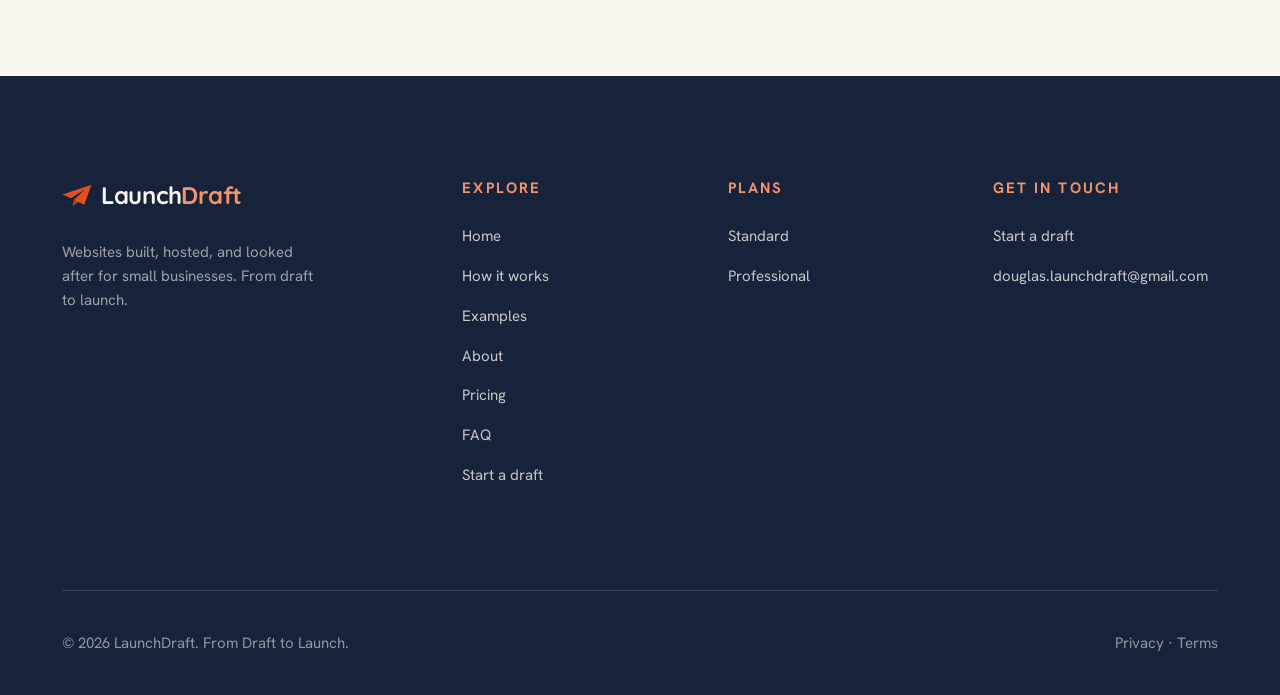
==== commit 281b10c7: "Add hero blueprint-to-site showcase and 3D tilt on example cards - New hero showcase: a browser-fram" ====
--- a/index.html
+++ b/index.html
@@ -88,27 +88,87 @@
     <section class="hero" id="hero">
       <div class="blueprint" aria-hidden="true"></div>
       <div class="wrap">
-        <h1 class="hero__title reveal" style="--i:0">
-          From <span class="word-draft">Draft</span> to
-          <span class="word-launch">Launch<svg class="rocket" viewBox="0 0 270 270" aria-hidden="true" fill="currentColor"><path d="M265,42 L4,130 L80,165 L208,83 L109,176 L96,233 L144,197 L201,222 Z"/></svg></span>
-        </h1>
-
-        <p class="hero__sub reveal" style="--i:1">
-          We design, build, and host a clean, professional website for your business,
-          then keep it up to date every month. You run the shop. We run the site.
-        </p>
-
-        <div class="hero__actions reveal" style="--i:2">
-          <a class="btn btn-primary" href="/start/">Start your draft <span class="arrow" aria-hidden="true">→</span></a>
-          <a class="btn btn-ghost" href="/pricing/">See plans &amp; pricing</a>
-        </div>
-        <p class="hero__note reveal" style="--i:3; margin-top: var(--space-s);">No tech skills needed. Free custom domain. Fast, secure hosting.</p>
-
-        <div class="hero__meta reveal" style="--i:4">
-          <div class="stat"><b>A few days</b><span>Typical draft turnaround</span></div>
-          <div class="stat"><b>Free domain</b><span>Included with hosting</span></div>
-          <div class="stat"><b>Monthly edits</b><span>Handled by us, no logins</span></div>
-        </div>
+        <div class="hero__col">
+          <h1 class="hero__title reveal" style="--i:0">
+            From <span class="word-draft">Draft</span> to
+            <span class="word-launch">Launch<svg class="rocket" viewBox="0 0 270 270" aria-hidden="true" fill="currentColor"><path d="M265,42 L4,130 L80,165 L208,83 L109,176 L96,233 L144,197 L201,222 Z"/></svg></span>
+          </h1>
+
+          <p class="hero__sub reveal" style="--i:1">
+            We design, build, and host a clean, professional website for your business,
+            then keep it up to date every month. You run the shop. We run the site.
+          </p>
+
+          <div class="hero__actions reveal" style="--i:2">
+            <a class="btn btn-primary" href="/start/">Start your draft <span class="arrow" aria-hidden="true">→</span></a>
+            <a class="btn btn-ghost" href="/pricing/">See plans &amp; pricing</a>
+          </div>
+          <p class="hero__note reveal" style="--i:3; margin-top: var(--space-s);">No tech skills needed. Free custom domain. Fast, secure hosting.</p>
+
+          <div class="hero__meta reveal" style="--i:4">
+            <div class="stat"><b>A few days</b><span>Typical draft turnaround</span></div>
+            <div class="stat"><b>Free domain</b><span>Included with hosting</span></div>
+            <div class="stat"><b>Monthly edits</b><span>Handled by us, no logins</span></div>
+          </div>
+        </div>
+
+        <!-- ============================================================
+             HERO SHOWCASE  (blueprint that builds into a finished site)
+             EASY TO REMOVE: delete this entire <aside> block and the hero
+             falls back to a single centered column automatically. The
+             matching styles are fenced under "HERO SHOWCASE" in styles.css.
+             ============================================================ -->
+        <aside class="hero__showcase reveal" style="--i:2" aria-hidden="true">
+          <div class="showcase__card">
+            <div class="showcase__bar">
+              <span class="showcase__dots"><i></i><i></i><i></i></span>
+              <span class="showcase__url">yourbusiness.com</span>
+            </div>
+            <div class="showcase__screen">
+              <!-- Finished site (revealed as the blueprint clears) -->
+              <div class="mini">
+                <div class="mini__nav">
+                  <span class="mini__logo"><i></i>Fern &amp; Field</span>
+                  <span class="mini__links"><i></i><i></i><i></i></span>
+                  <span class="mini__cta">Book</span>
+                </div>
+                <div class="mini__hero">
+                  <div class="mini__copy">
+                    <span class="mini__eyebrow">Landscaping &amp; design</span>
+                    <strong class="mini__h1">Gardens that grow with you.</strong>
+                    <span class="mini__p"></span>
+                    <span class="mini__p mini__p--short"></span>
+                    <span class="mini__btn">Get a free quote</span>
+                  </div>
+                  <div class="mini__art" aria-hidden="true">
+                    <svg viewBox="0 0 64 64" fill="none"><path d="M32 54c0-14 8-22 18-26-2 12-8 22-18 26Z" fill="currentColor" opacity=".9"/><path d="M32 54c0-12-7-19-16-22 1 11 7 19 16 22Z" fill="currentColor" opacity=".55"/><path d="M32 56V38" stroke="currentColor" stroke-width="2.4" stroke-linecap="round"/></svg>
+                  </div>
+                </div>
+                <div class="mini__cards">
+                  <span class="mini__tile"></span>
+                  <span class="mini__tile"></span>
+                  <span class="mini__tile"></span>
+                </div>
+              </div>
+              <!-- Blueprint overlay (the "draft") -->
+              <div class="mini-bp" aria-hidden="true">
+                <span class="mini-bp__tag">draft</span>
+                <span class="bp bp-nav"><b>nav</b></span>
+                <span class="bp bp-logo"><b>logo</b></span>
+                <span class="bp bp-h1"><b>H1</b></span>
+                <span class="bp bp-line"></span>
+                <span class="bp bp-line bp-line--2"></span>
+                <span class="bp bp-btn"><b>CTA</b></span>
+                <span class="bp bp-img"><b>IMG</b></span>
+                <span class="bp bp-tile bp-tile--1"></span>
+                <span class="bp bp-tile bp-tile--2"></span>
+                <span class="bp bp-tile bp-tile--3"></span>
+              </div>
+              <span class="showcase__scan" aria-hidden="true"></span>
+            </div>
+          </div>
+          <span class="showcase__caption"><span class="showcase__pip"></span>Draft to Launch, on loop</span>
+        </aside>
       </div>
     </section>
 
--- a/styles.css
+++ b/styles.css
@@ -234,6 +234,194 @@
   line-height: 1;
 }
 .hero__meta .stat span { font-size: var(--text-sm); color: var(--muted); }
+
+/* =========================================================
+   HERO SHOWCASE  (blueprint -> finished site, on a loop)
+   Fully self-contained. Deleting the .hero__showcase markup
+   in index.html makes the :has() rule below no-op and the
+   hero returns to a single column. Safe to remove wholesale.
+   ========================================================= */
+/* Two-column hero ONLY while the showcase exists */
+@media (min-width: 1000px) {
+  .hero .wrap:has(.hero__showcase) {
+    display: grid;
+    grid-template-columns: minmax(0, 1.02fr) minmax(0, .98fr);
+    align-items: center;
+    gap: var(--space-2xl);
+  }
+  .hero .wrap:has(.hero__showcase) .hero__meta { margin-top: var(--space-xl); }
+}
+.hero__showcase { display: none; }
+@media (min-width: 1000px) {
+  .hero__showcase {
+    display: block;
+    justify-self: end;
+    width: 100%;
+    max-width: 460px;
+    perspective: 1400px;
+  }
+}
+
+.showcase__card {
+  --bp-blue: #3358c9;
+  --bp-line: rgba(51,88,201,.55);
+  border-radius: 16px;
+  overflow: hidden;
+  background: #fff;
+  border: 1px solid var(--line);
+  box-shadow: 0 40px 80px -42px rgba(23,34,59,.55), 0 8px 24px -18px rgba(23,34,59,.4);
+  transform: rotateY(-6deg) rotateX(2.5deg);
+  transform-style: preserve-3d;
+  animation: showcase-float 7s ease-in-out infinite;
+}
+@keyframes showcase-float {
+  0%, 100% { transform: rotateY(-6deg) rotateX(2.5deg) translateY(0); }
+  50%      { transform: rotateY(-4deg) rotateX(2deg) translateY(-8px); }
+}
+.showcase__bar {
+  display: flex; align-items: center; gap: .6rem;
+  padding: .55rem .8rem;
+  background: var(--surface);
+  border-bottom: 1px solid var(--line);
+}
+.showcase__dots { display: flex; gap: 5px; }
+.showcase__dots i { width: 8px; height: 8px; border-radius: 50%; background: var(--line); }
+.showcase__dots i:first-child { background: #e0725a; }
+.showcase__url {
+  flex: 1; text-align: center; font-size: 11px; letter-spacing: .01em;
+  color: var(--muted); font-family: 'Hanken Grotesk', sans-serif;
+  background: var(--bg); border-radius: 999px; padding: .18em .8em; margin-right: 34px;
+}
+
+.showcase__screen {
+  position: relative;
+  aspect-ratio: 4 / 3.35;
+  overflow: hidden;
+  background: #fff;
+}
+
+/* ---- Finished mini site (its own little green brand) ---- */
+.mini {
+  --g-bg: #f3f8f2; --g-ink: #1c3a2c; --g-soft: #4a6a58;
+  --g-accent: #2f9e6b; --g-line: rgba(28,58,44,.14);
+  position: absolute; inset: 0;
+  background: var(--g-bg); color: var(--g-ink);
+  padding: 7% 7% 7.5%;
+  display: flex; flex-direction: column; gap: 5%;
+  font-family: 'Hanken Grotesk', sans-serif;
+  opacity: 0;
+  animation: mini-cycle 9s ease-in-out infinite;
+}
+.mini__nav { display: flex; align-items: center; justify-content: space-between; }
+.mini__logo { display: flex; align-items: center; gap: 6px; font-weight: 700; font-size: 11px; letter-spacing: -.01em; }
+.mini__logo i { width: 12px; height: 12px; border-radius: 50%; background: var(--g-accent); }
+.mini__links { display: flex; gap: 8px; }
+.mini__links i { width: 16px; height: 3px; border-radius: 2px; background: var(--g-line); }
+.mini__cta { font-size: 9px; font-weight: 700; color: #fff; background: var(--g-ink); padding: .35em .75em; border-radius: 999px; }
+.mini__hero { display: flex; gap: 6%; align-items: stretch; flex: 1; }
+.mini__copy { flex: 1.15; display: flex; flex-direction: column; gap: 7px; justify-content: center; }
+.mini__eyebrow { font-size: 8px; font-weight: 700; text-transform: uppercase; letter-spacing: .14em; color: var(--g-accent); }
+.mini__h1 { font-family: 'Bricolage Grotesque', sans-serif; font-weight: 800; font-size: 17px; line-height: 1.05; letter-spacing: -.02em; }
+.mini__p { height: 4px; border-radius: 2px; background: var(--g-line); width: 92%; }
+.mini__p--short { width: 62%; }
+.mini__btn { align-self: flex-start; margin-top: 3px; font-size: 9px; font-weight: 700; color: #fff; background: var(--g-accent); padding: .5em .9em; border-radius: 8px; }
+.mini__art { flex: .85; border-radius: 12px; background: linear-gradient(155deg, #4bbf86, #1f7a51); color: #eafff4; display: grid; place-items: center; box-shadow: inset 0 0 0 1px rgba(255,255,255,.15); }
+.mini__art svg { width: 54%; }
+.mini__cards { display: flex; gap: 5%; }
+.mini__tile { flex: 1; height: 30px; border-radius: 8px; background: #fff; border: 1px solid var(--g-line); box-shadow: 0 6px 14px -10px rgba(28,58,44,.5); }
+
+/* ---- Blueprint overlay (the "draft") ---- */
+.mini-bp {
+  position: absolute; inset: 0;
+  background:
+    linear-gradient(to right, rgba(51,88,201,.09) 1px, transparent 1px) 0 0 / 20px 20px,
+    linear-gradient(to bottom, rgba(51,88,201,.09) 1px, transparent 1px) 0 0 / 20px 20px,
+    #f7f9ff;
+  animation: bp-cycle 9s ease-in-out infinite;
+}
+.mini-bp__tag {
+  position: absolute; top: 8px; right: 8px; z-index: 2;
+  font-family: ui-monospace, 'SFMono-Regular', Menlo, monospace;
+  font-size: 8px; font-weight: 700; letter-spacing: .12em; text-transform: uppercase;
+  color: #fff; background: var(--bp-blue); padding: .3em .6em; border-radius: 5px;
+}
+.bp {
+  position: absolute;
+  border: 1.5px dashed var(--bp-line);
+  border-radius: 5px;
+  display: grid; place-items: center;
+}
+.bp b {
+  font-family: ui-monospace, 'SFMono-Regular', Menlo, monospace;
+  font-size: 8px; font-weight: 700; letter-spacing: .08em;
+  color: var(--bp-blue); opacity: .85; text-transform: lowercase;
+}
+.bp-nav  { top: 7%;  left: 6%;  width: 88%; height: 10%; }
+.bp-logo { top: 8.5%; left: 8%; width: 24%; height: 7%; border-style: solid; }
+.bp-h1   { top: 24%; left: 6%;  width: 46%; height: 15%; }
+.bp-line { top: 42%; left: 6%;  width: 42%; height: 5%; border-radius: 3px; }
+.bp-line--2 { top: 50%; width: 30%; }
+.bp-btn  { top: 58%; left: 6%;  width: 28%; height: 10%; border-style: solid; }
+.bp-img  { top: 24%; left: 58%; width: 36%; height: 32%; }
+/* classic wireframe image X */
+.bp-img::before, .bp-img::after {
+  content: ""; position: absolute; inset: 0; margin: auto;
+  width: 141%; height: 1.5px; background: var(--bp-line);
+}
+.bp-img::before { transform: rotate(31deg); }
+.bp-img::after  { transform: rotate(-31deg); }
+.bp-img b { position: relative; z-index: 1; background: #f7f9ff; padding: 0 3px; }
+.bp-tile { top: 73%; width: 26%; height: 17%; }
+.bp-tile--1 { left: 6%; }
+.bp-tile--2 { left: 37%; }
+.bp-tile--3 { left: 68%; }
+
+/* Scan line that sweeps as the draft becomes the site */
+.showcase__scan {
+  position: absolute; left: 0; right: 0; top: 0; height: 3px;
+  background: linear-gradient(90deg, transparent, var(--accent), transparent);
+  box-shadow: 0 0 14px 2px rgba(224,80,28,.5);
+  opacity: 0; z-index: 3;
+  animation: scan-cycle 9s ease-in-out infinite;
+}
+
+.showcase__caption {
+  display: flex; align-items: center; gap: .5em; justify-content: center;
+  margin-top: var(--space-s); font-size: var(--text-sm); color: var(--muted);
+}
+.showcase__pip {
+  width: 7px; height: 7px; border-radius: 50%; background: var(--accent);
+  box-shadow: 0 0 0 0 rgba(224,80,28,.5);
+  animation: pip-pulse 2.4s ease-out infinite;
+}
+
+@keyframes bp-cycle {
+  0%, 24%   { opacity: 1; }
+  38%, 88%  { opacity: 0; }
+  100%      { opacity: 1; }
+}
+@keyframes mini-cycle {
+  0%, 22%   { opacity: 0; transform: translateY(9px) scale(.985); }
+  40%, 88%  { opacity: 1; transform: none; }
+  100%      { opacity: 0; transform: translateY(9px) scale(.985); }
+}
+@keyframes scan-cycle {
+  0%, 22%   { opacity: 0; top: 0; }
+  25%       { opacity: 1; }
+  39%       { top: 100%; opacity: .9; }
+  42%, 100% { opacity: 0; top: 100%; }
+}
+@keyframes pip-pulse {
+  0%   { box-shadow: 0 0 0 0 rgba(224,80,28,.45); }
+  70%  { box-shadow: 0 0 0 7px rgba(224,80,28,0); }
+  100% { box-shadow: 0 0 0 0 rgba(224,80,28,0); }
+}
+@media (prefers-reduced-motion: reduce) {
+  .showcase__card { animation: none; }
+  .mini { opacity: 1; animation: none; transform: none; }
+  .mini-bp, .showcase__scan, .showcase__pip { animation: none; }
+  .mini-bp { opacity: 0; }
+}
 
 /* ---------- Section scaffolding ---------- */
 .section { padding-block: var(--space-3xl); position: relative; }
@@ -768,14 +956,32 @@
 
 /* ---------- Examples / work (placeholder browser mockups) ---------- */
 .work { display: grid; grid-template-columns: repeat(3, 1fr); gap: var(--space-m); }
-.work__card { display: flex; flex-direction: column; gap: var(--space-s); }
+.work__card { display: flex; flex-direction: column; gap: var(--space-s); perspective: 900px; }
 .work__frame {
   border: 1px solid var(--line); border-radius: 14px; overflow: hidden;
   background: var(--paper); box-shadow: 0 18px 40px -30px rgba(23,34,59,.4);
-  transition: transform .25s ease, box-shadow .25s ease;
+  transition: transform .3s cubic-bezier(.22,.61,.36,1), box-shadow .3s ease;
 }
 @media (hover: hover) {
-  .work__card:hover .work__frame { transform: translateY(-4px); box-shadow: 0 26px 50px -30px rgba(23,34,59,.5); }
+  /* Pointer-tracked 3D tilt (vars set by main.js), with a subtle lift */
+  .work__frame {
+    transform:
+      translateY(var(--ty, 0))
+      rotateX(var(--rx, 0deg))
+      rotateY(var(--ry, 0deg));
+    transform-style: preserve-3d;
+    will-change: transform;
+  }
+  .work__card.is-tilting .work__frame { transition: box-shadow .3s ease; }
+  .work__card:hover .work__frame { box-shadow: 0 30px 58px -28px rgba(23,34,59,.55); }
+  /* Image lifts slightly toward the viewer for depth */
+  .work__card:hover .work__shot-img { transform: translateZ(22px) scale(1.03); }
+  .work__shot-img { transition: transform .3s cubic-bezier(.22,.61,.36,1); backface-visibility: hidden; }
+}
+@media (prefers-reduced-motion: reduce) {
+  .work__frame, .work__shot-img { transition: none; }
+  .work__card:hover .work__frame { transform: translateY(-3px); }
+  .work__card:hover .work__shot-img { transform: none; }
 }
 .work__dots { display: flex; gap: 6px; padding: 10px 12px; border-bottom: 1px solid var(--line); background: var(--surface); }
 .work__dots i { width: 9px; height: 9px; border-radius: 50%; background: var(--line); }
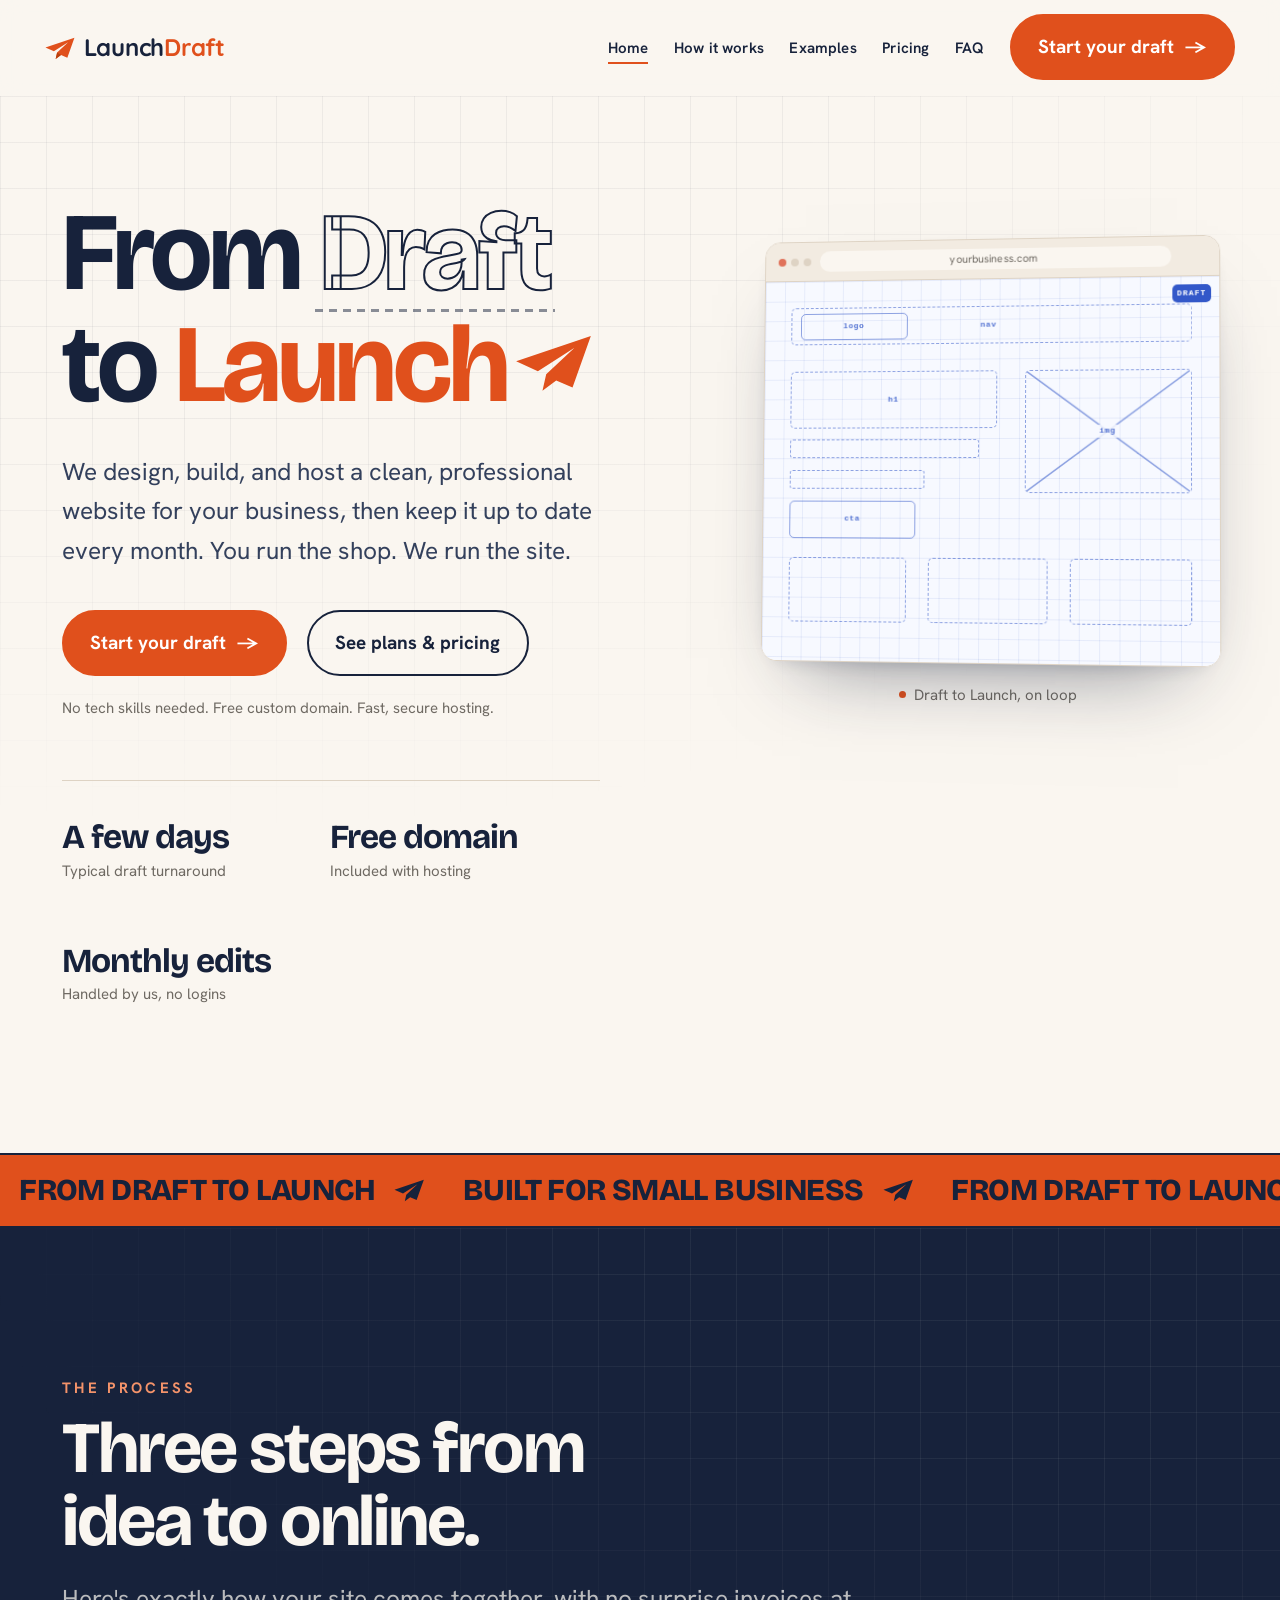
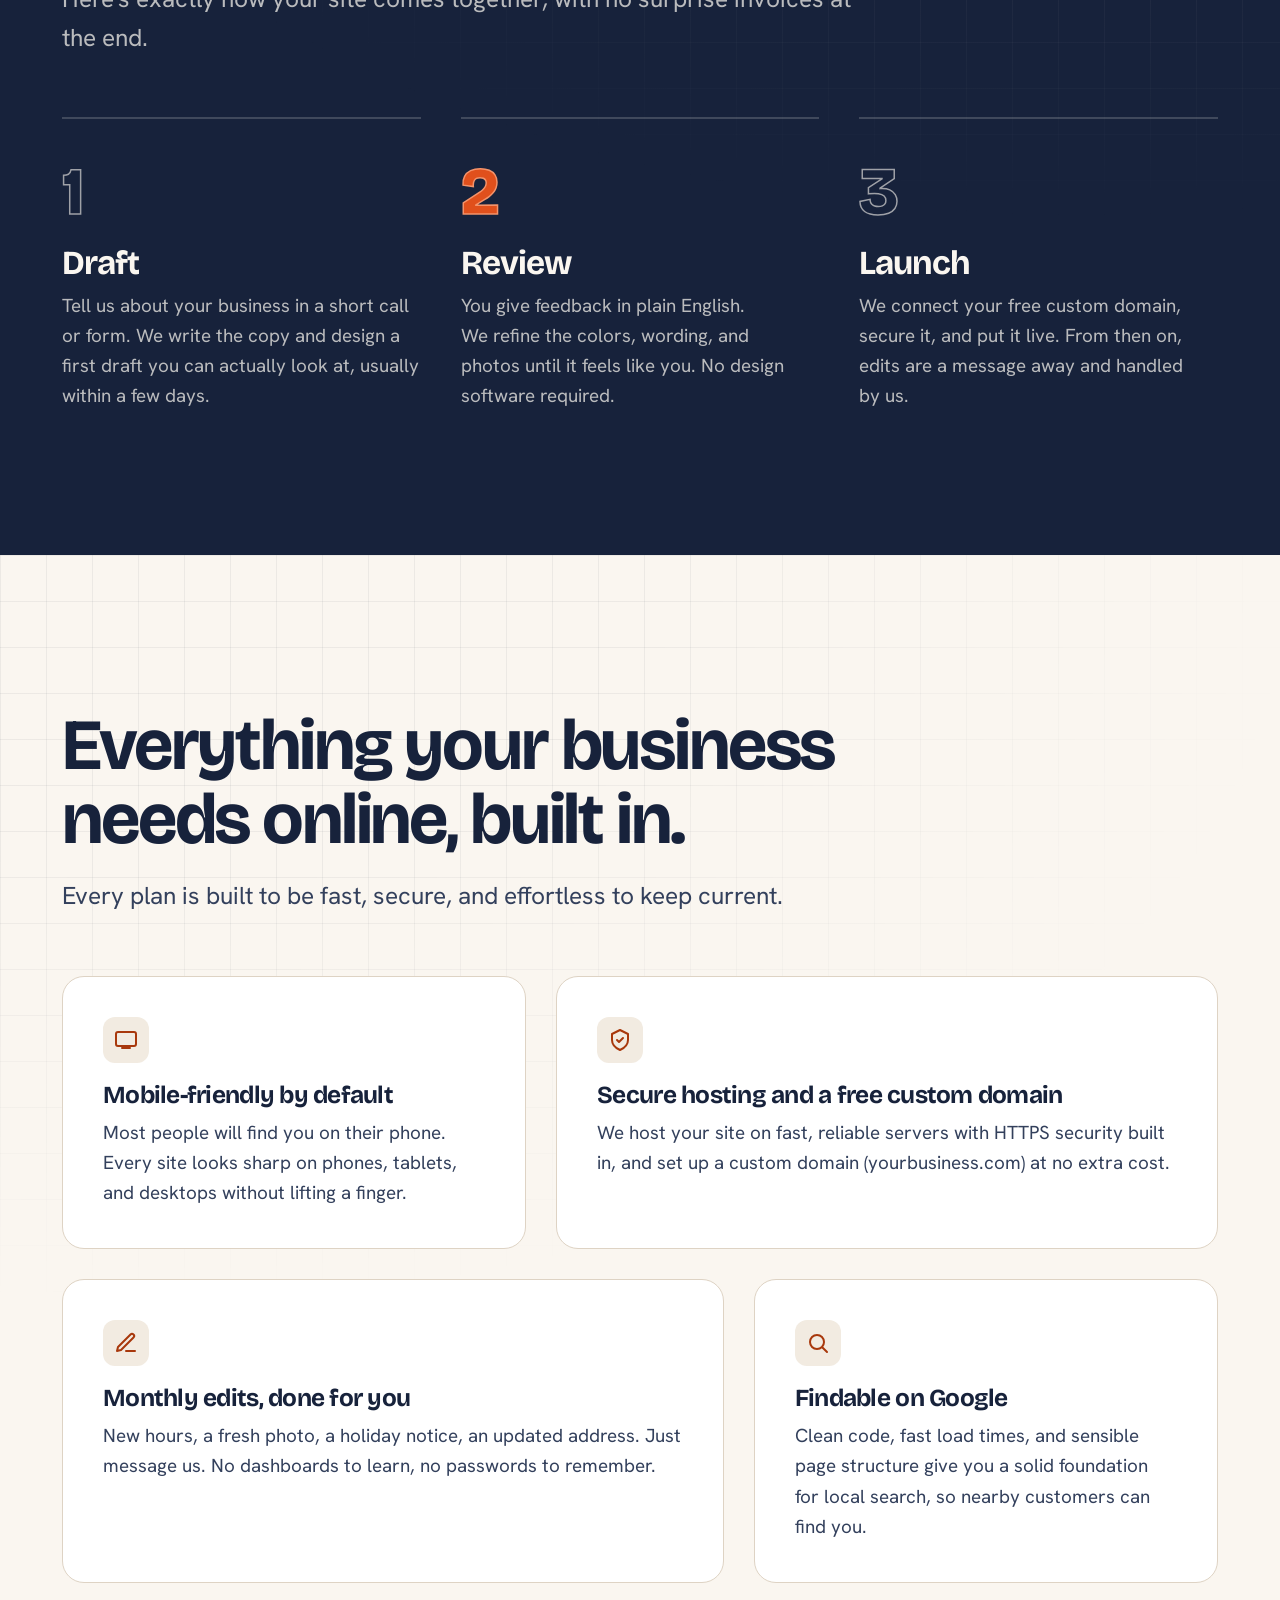
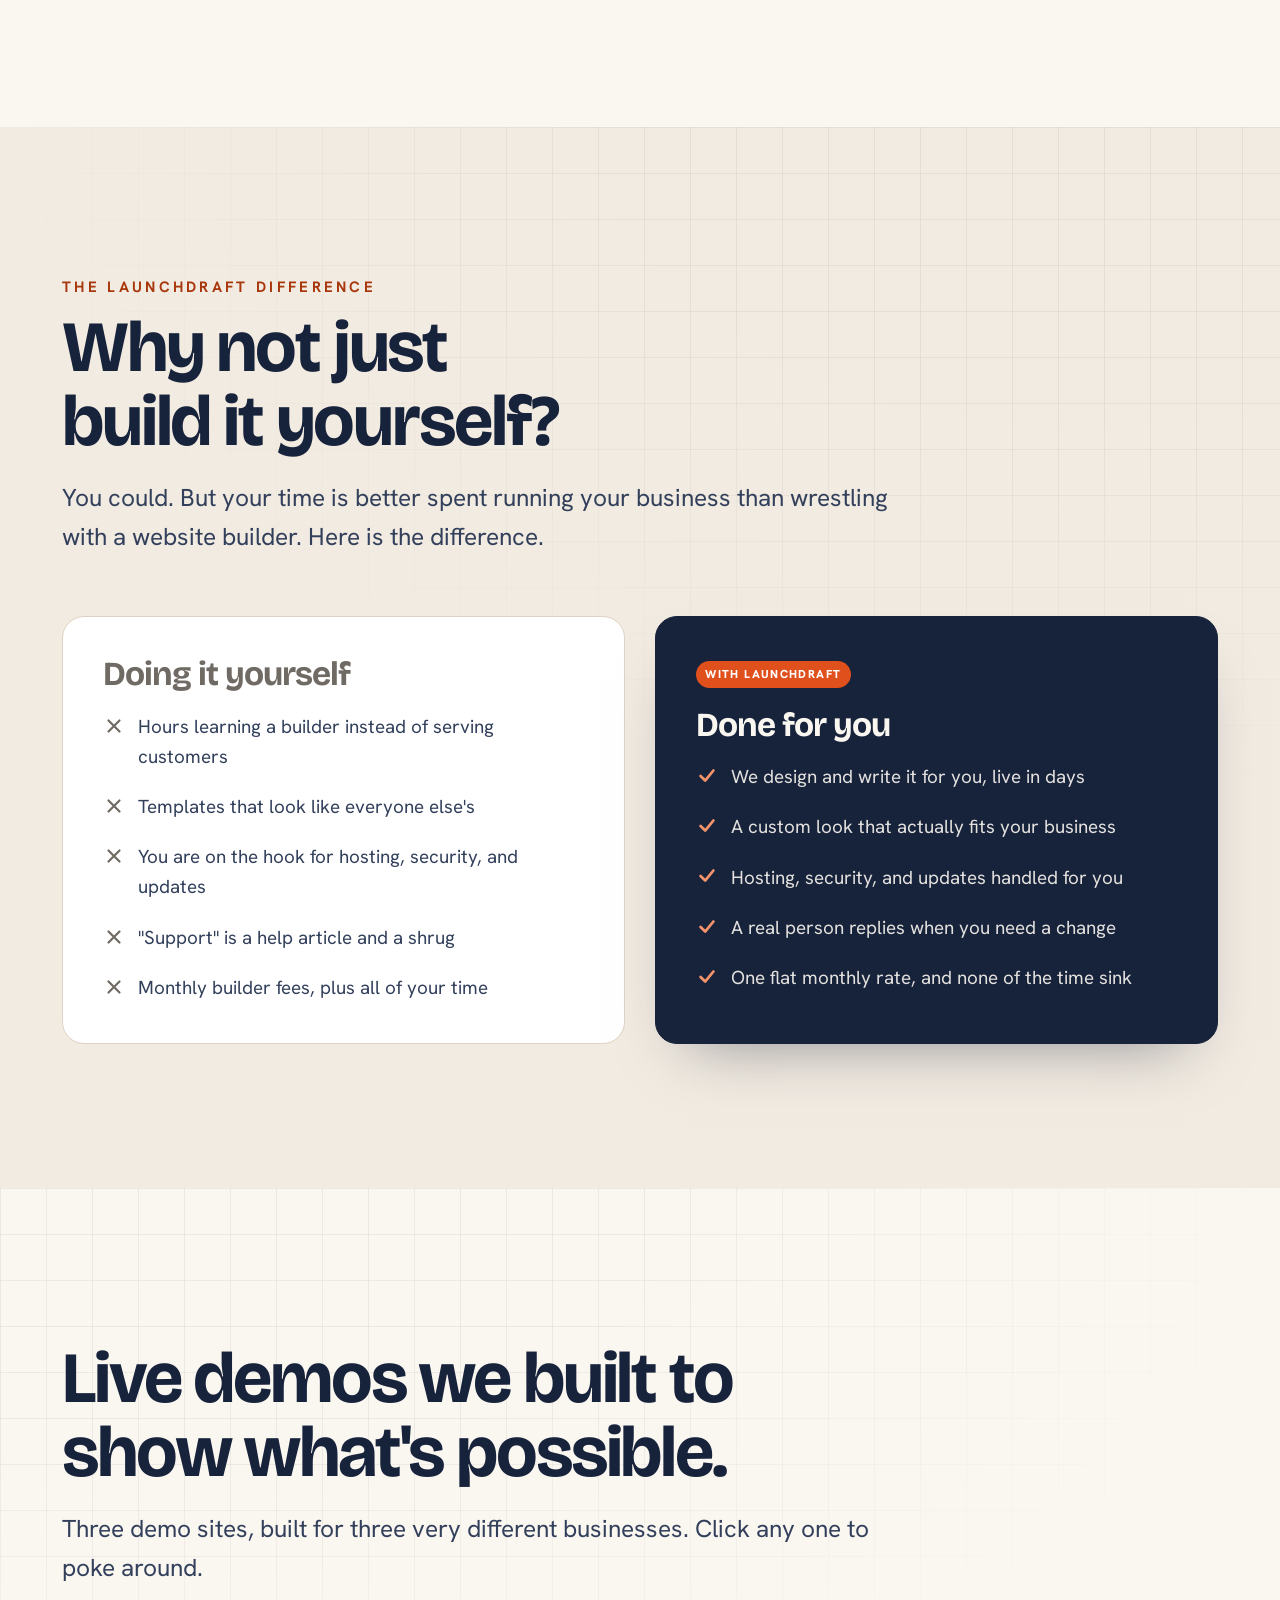
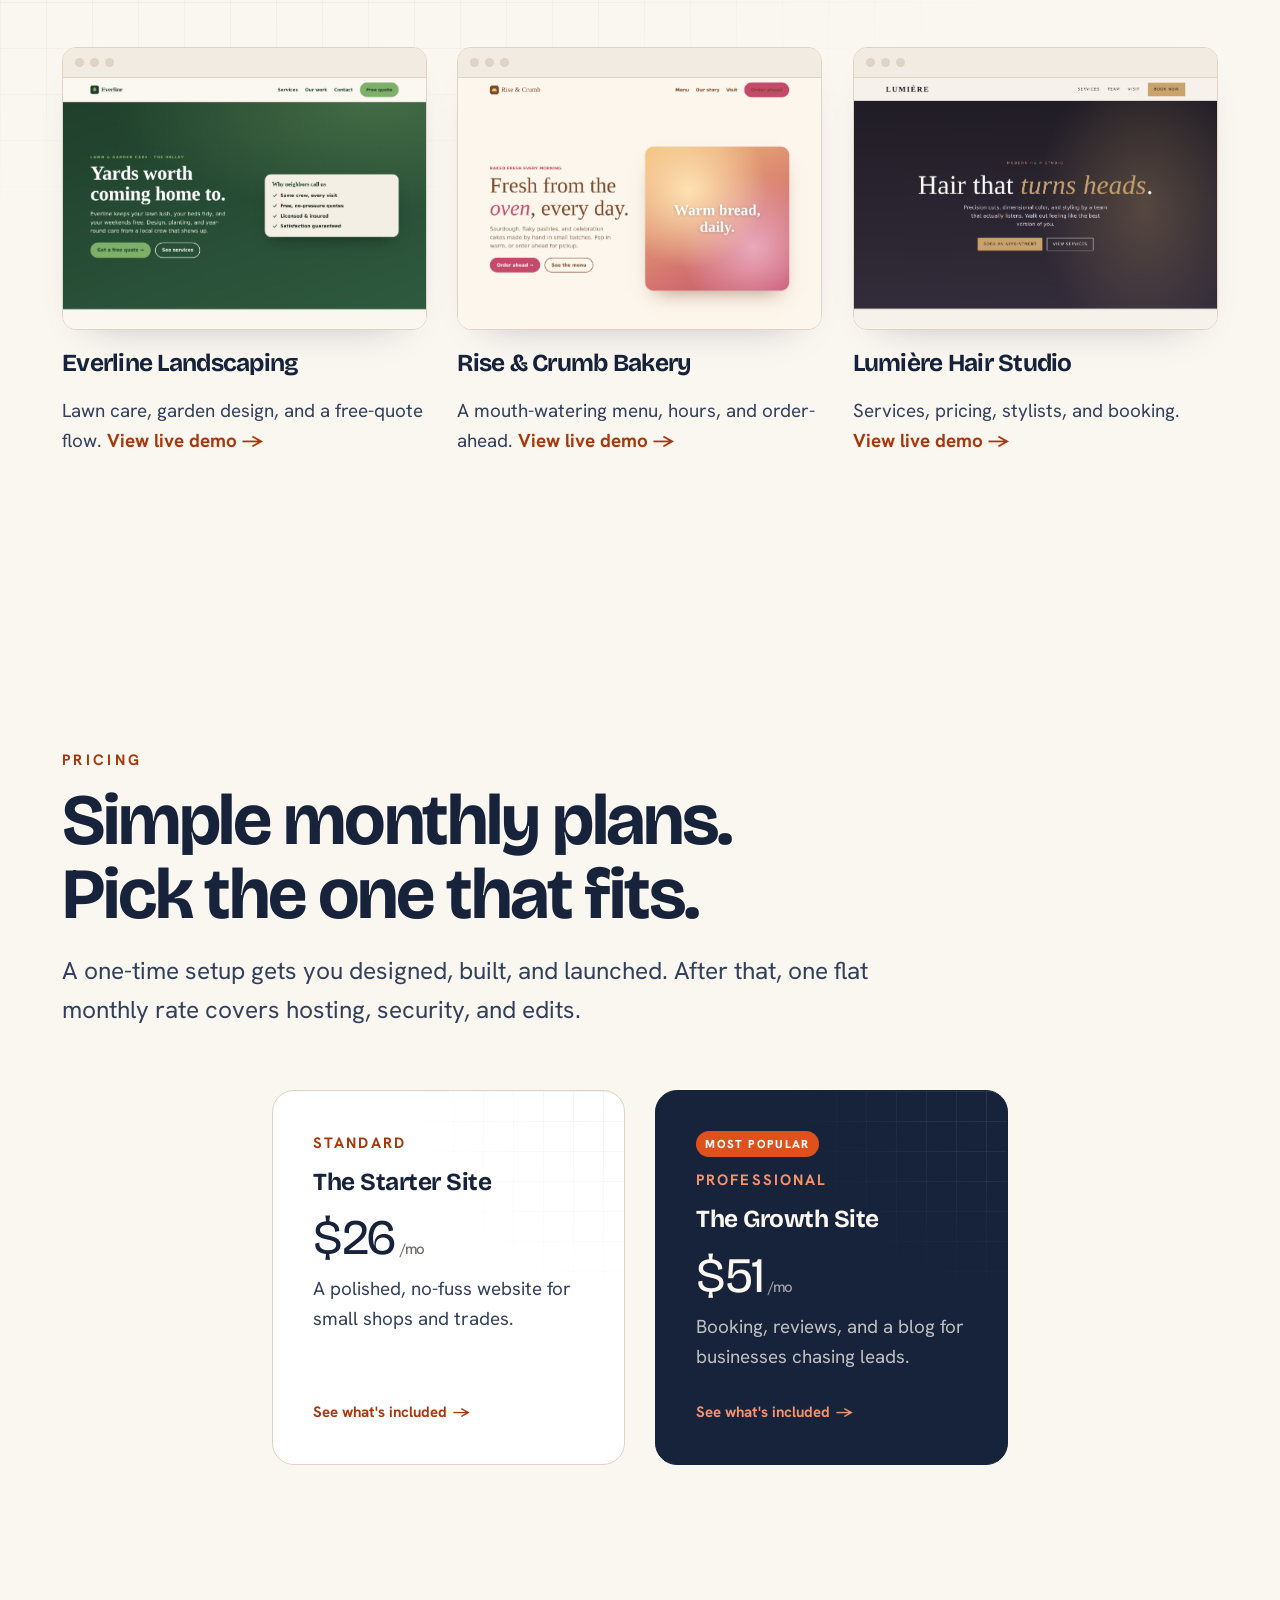
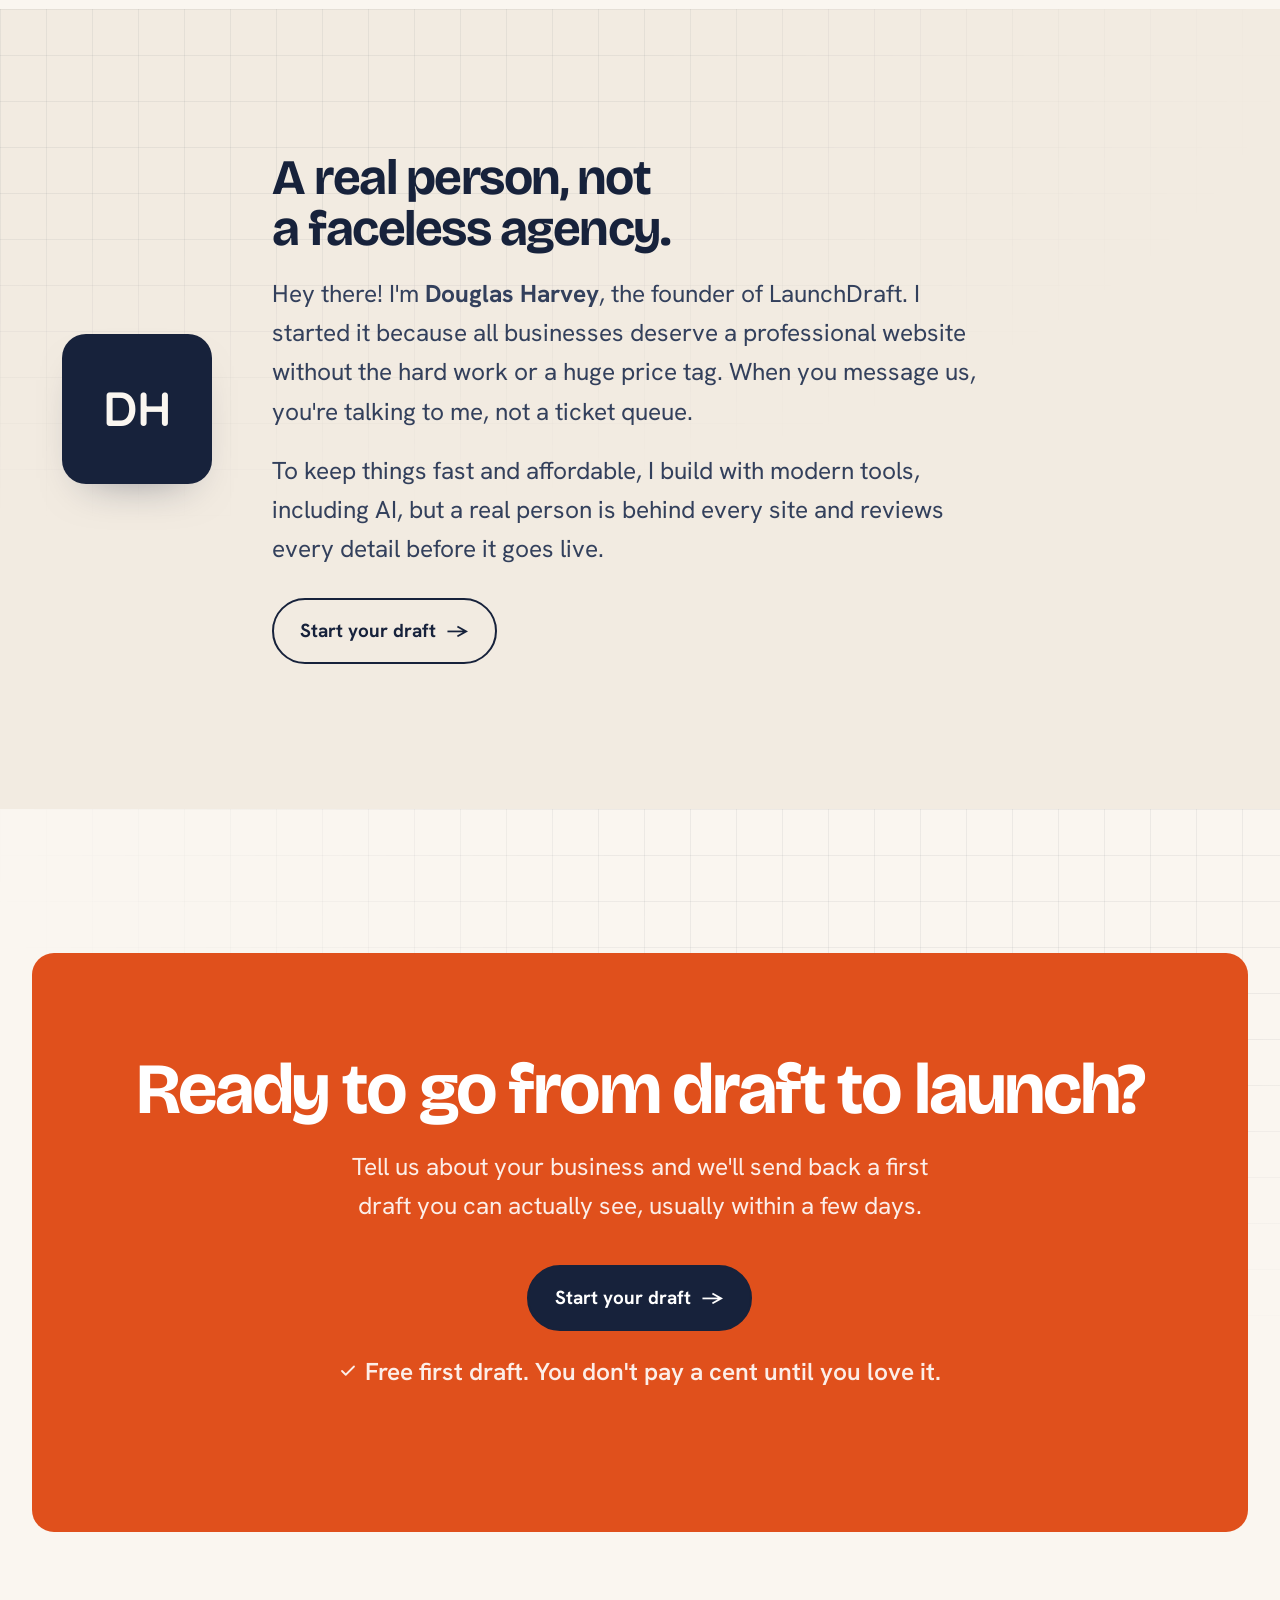
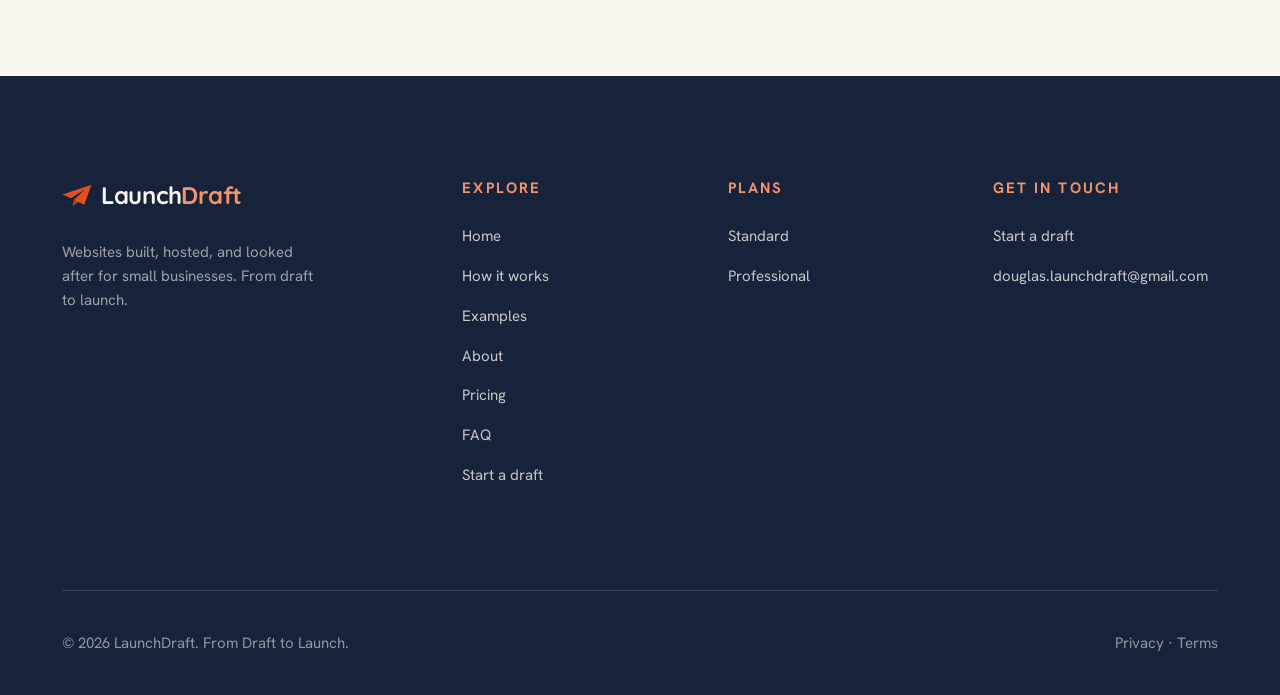
==== commit 38189d20: "Fix hero showcase: contain blueprint image X, raise card position - Replace the pseudo-element diago" ====
--- a/index.html
+++ b/index.html
@@ -159,7 +159,7 @@
                 <span class="bp bp-line"></span>
                 <span class="bp bp-line bp-line--2"></span>
                 <span class="bp bp-btn"><b>CTA</b></span>
-                <span class="bp bp-img"><b>IMG</b></span>
+                <span class="bp bp-img"><svg class="bp-img__x" viewBox="0 0 100 100" preserveAspectRatio="none"><line x1="0" y1="0" x2="100" y2="100" vector-effect="non-scaling-stroke"/><line x1="100" y1="0" x2="0" y2="100" vector-effect="non-scaling-stroke"/></svg><b>IMG</b></span>
                 <span class="bp bp-tile bp-tile--1"></span>
                 <span class="bp bp-tile bp-tile--2"></span>
                 <span class="bp bp-tile bp-tile--3"></span>
--- a/styles.css
+++ b/styles.css
@@ -246,9 +246,11 @@
   .hero .wrap:has(.hero__showcase) {
     display: grid;
     grid-template-columns: minmax(0, 1.02fr) minmax(0, .98fr);
-    align-items: center;
+    align-items: start;
     gap: var(--space-2xl);
   }
+  /* Nudge the showcase up so it sits alongside the headline, not the copy */
+  .hero .wrap:has(.hero__showcase) .hero__showcase { margin-top: var(--space-l); }
   .hero .wrap:has(.hero__showcase) .hero__meta { margin-top: var(--space-xl); }
 }
 .hero__showcase { display: none; }
@@ -362,14 +364,10 @@
 .bp-line { top: 42%; left: 6%;  width: 42%; height: 5%; border-radius: 3px; }
 .bp-line--2 { top: 50%; width: 30%; }
 .bp-btn  { top: 58%; left: 6%;  width: 28%; height: 10%; border-style: solid; }
-.bp-img  { top: 24%; left: 58%; width: 36%; height: 32%; }
-/* classic wireframe image X */
-.bp-img::before, .bp-img::after {
-  content: ""; position: absolute; inset: 0; margin: auto;
-  width: 141%; height: 1.5px; background: var(--bp-line);
-}
-.bp-img::before { transform: rotate(31deg); }
-.bp-img::after  { transform: rotate(-31deg); }
+.bp-img  { top: 24%; left: 58%; width: 36%; height: 32%; overflow: hidden; }
+/* wireframe image X: corner-to-corner, always fits the box */
+.bp-img__x { position: absolute; inset: 0; width: 100%; height: 100%; }
+.bp-img__x line { stroke: var(--bp-line); stroke-width: 1.5; }
 .bp-img b { position: relative; z-index: 1; background: #f7f9ff; padding: 0 3px; }
 .bp-tile { top: 73%; width: 26%; height: 17%; }
 .bp-tile--1 { left: 6%; }
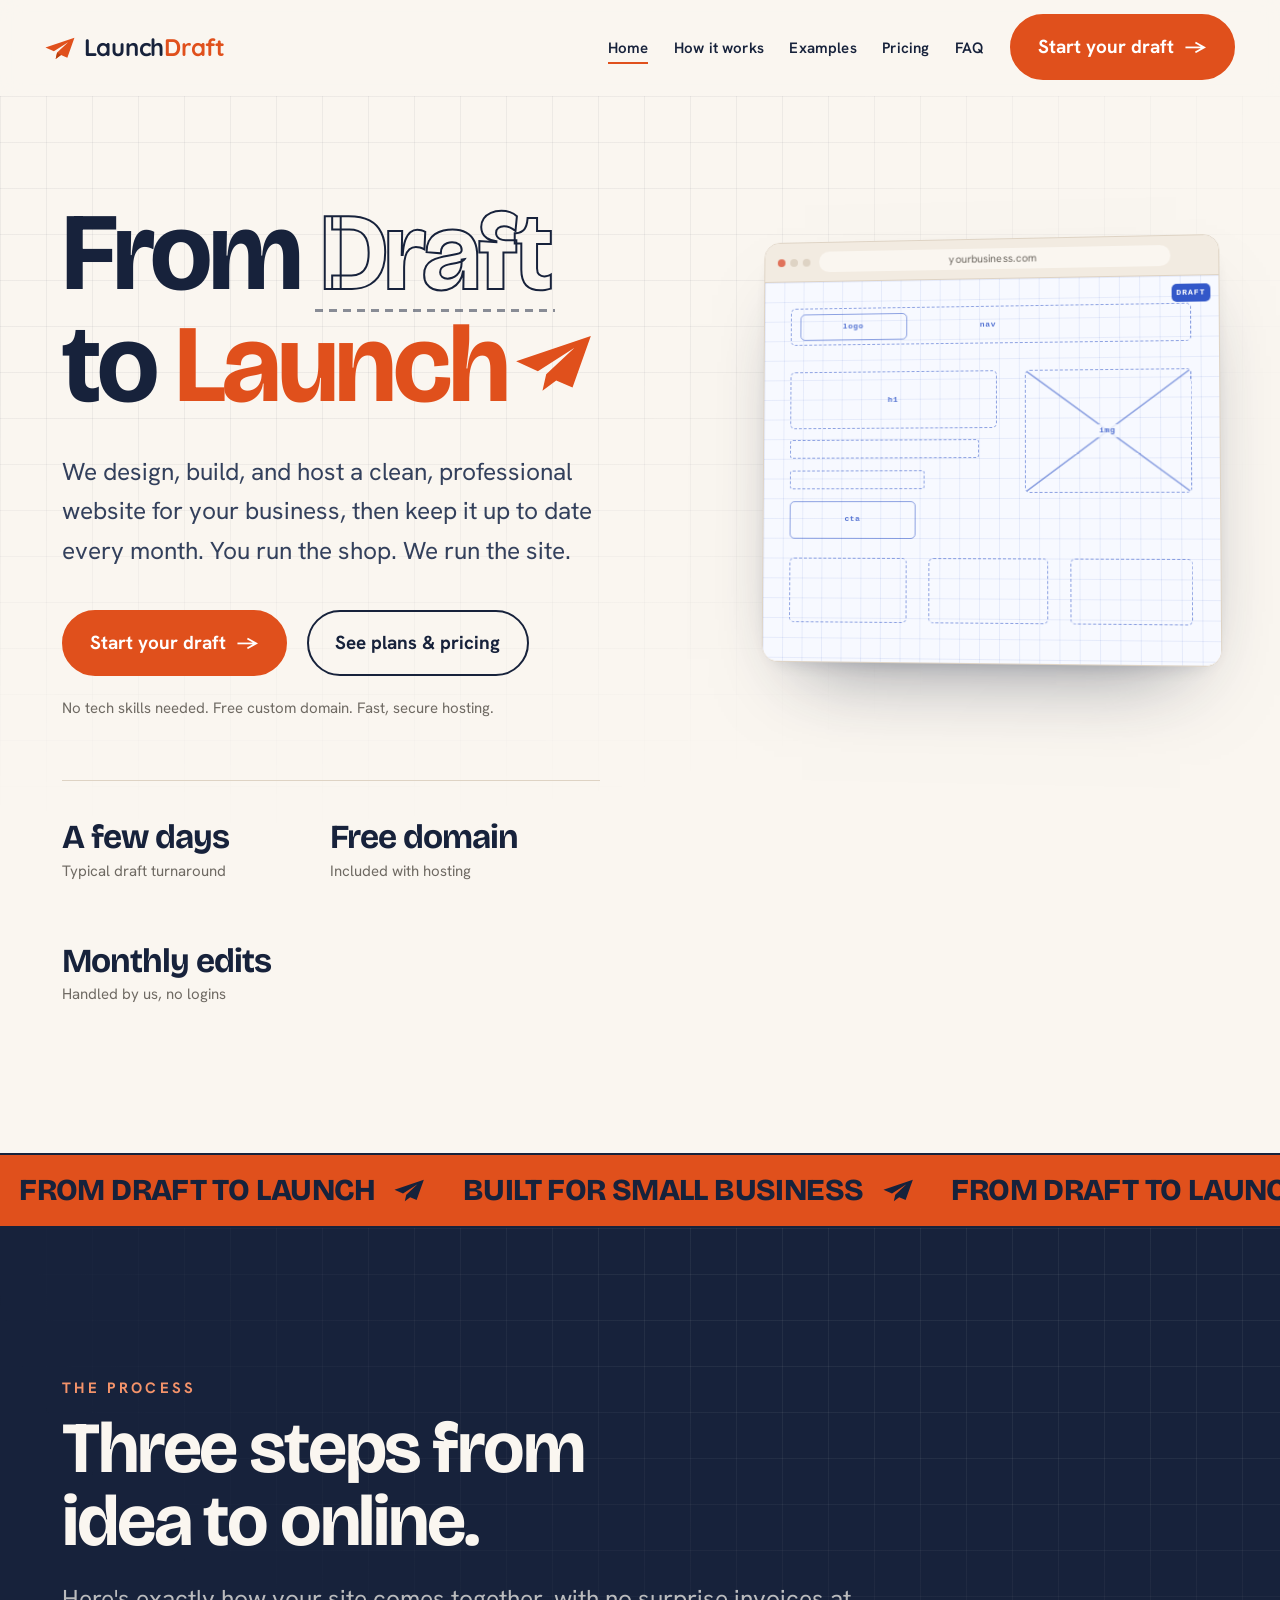
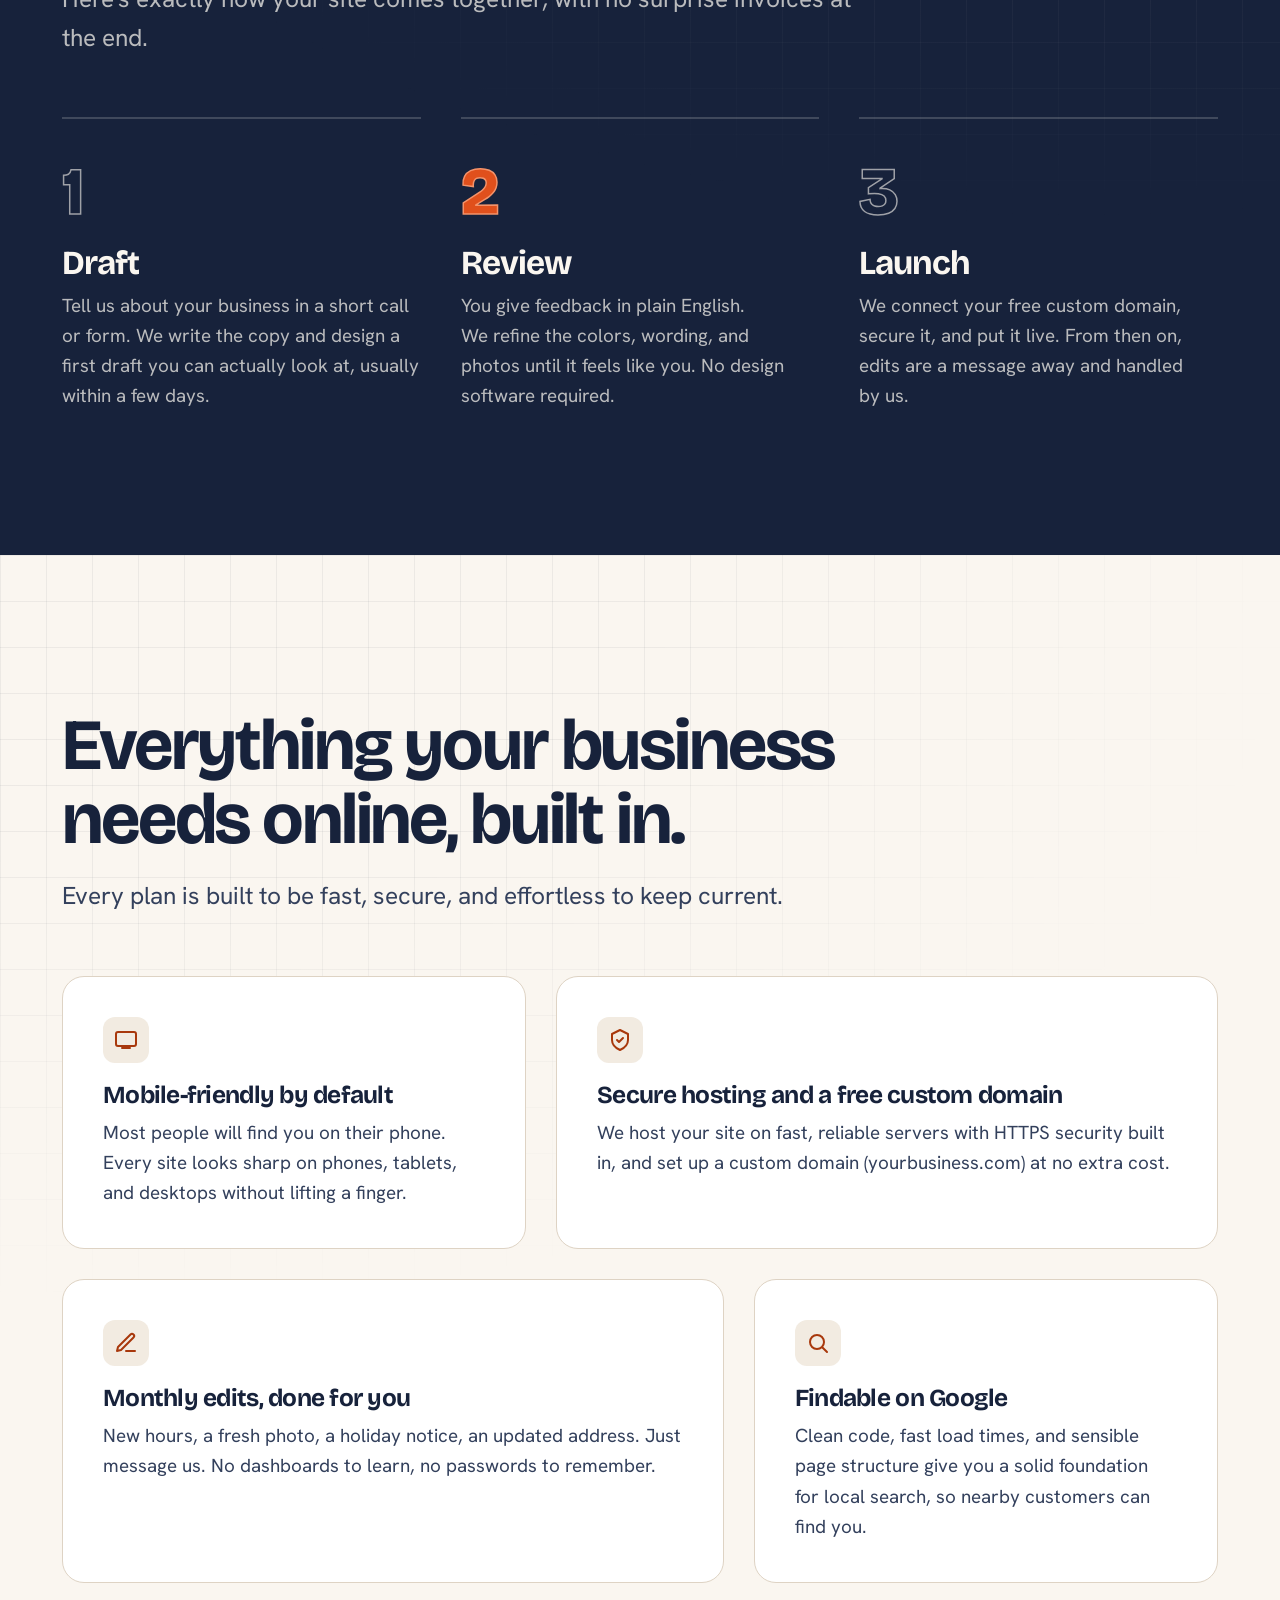
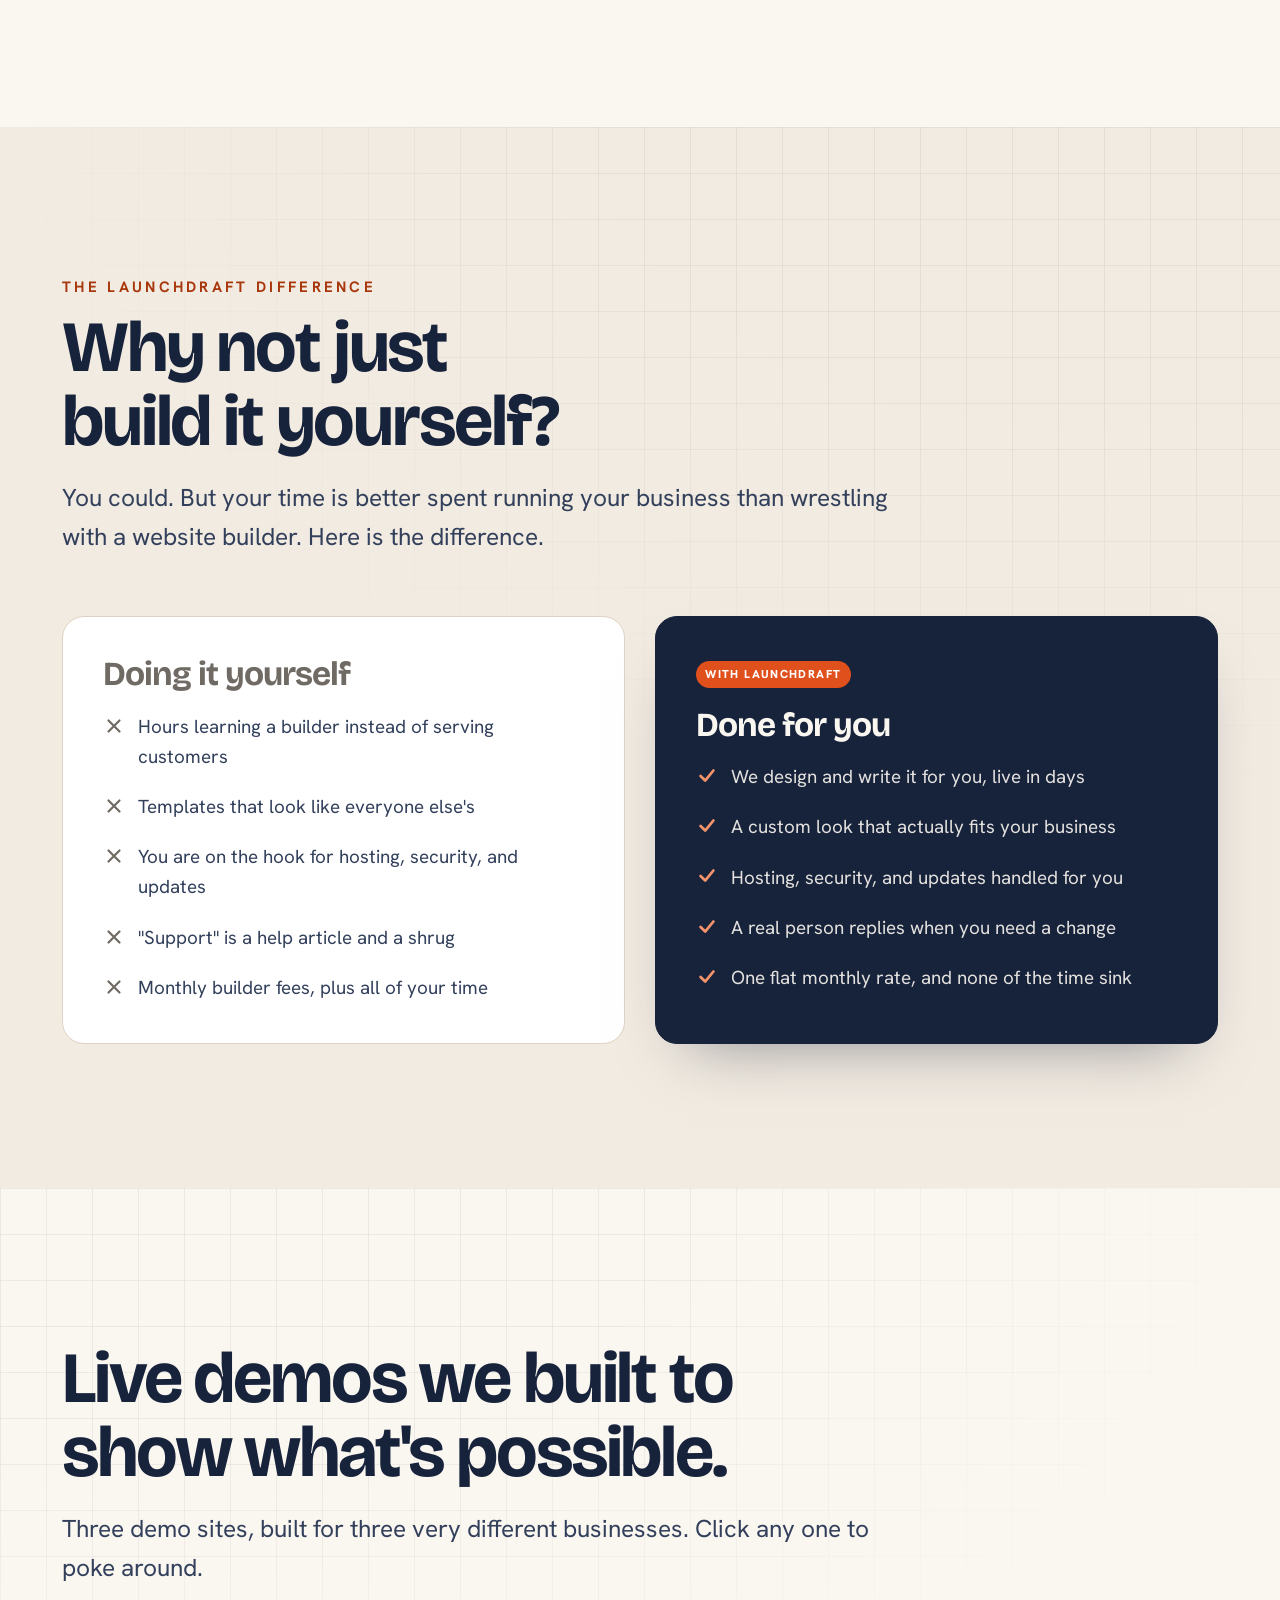
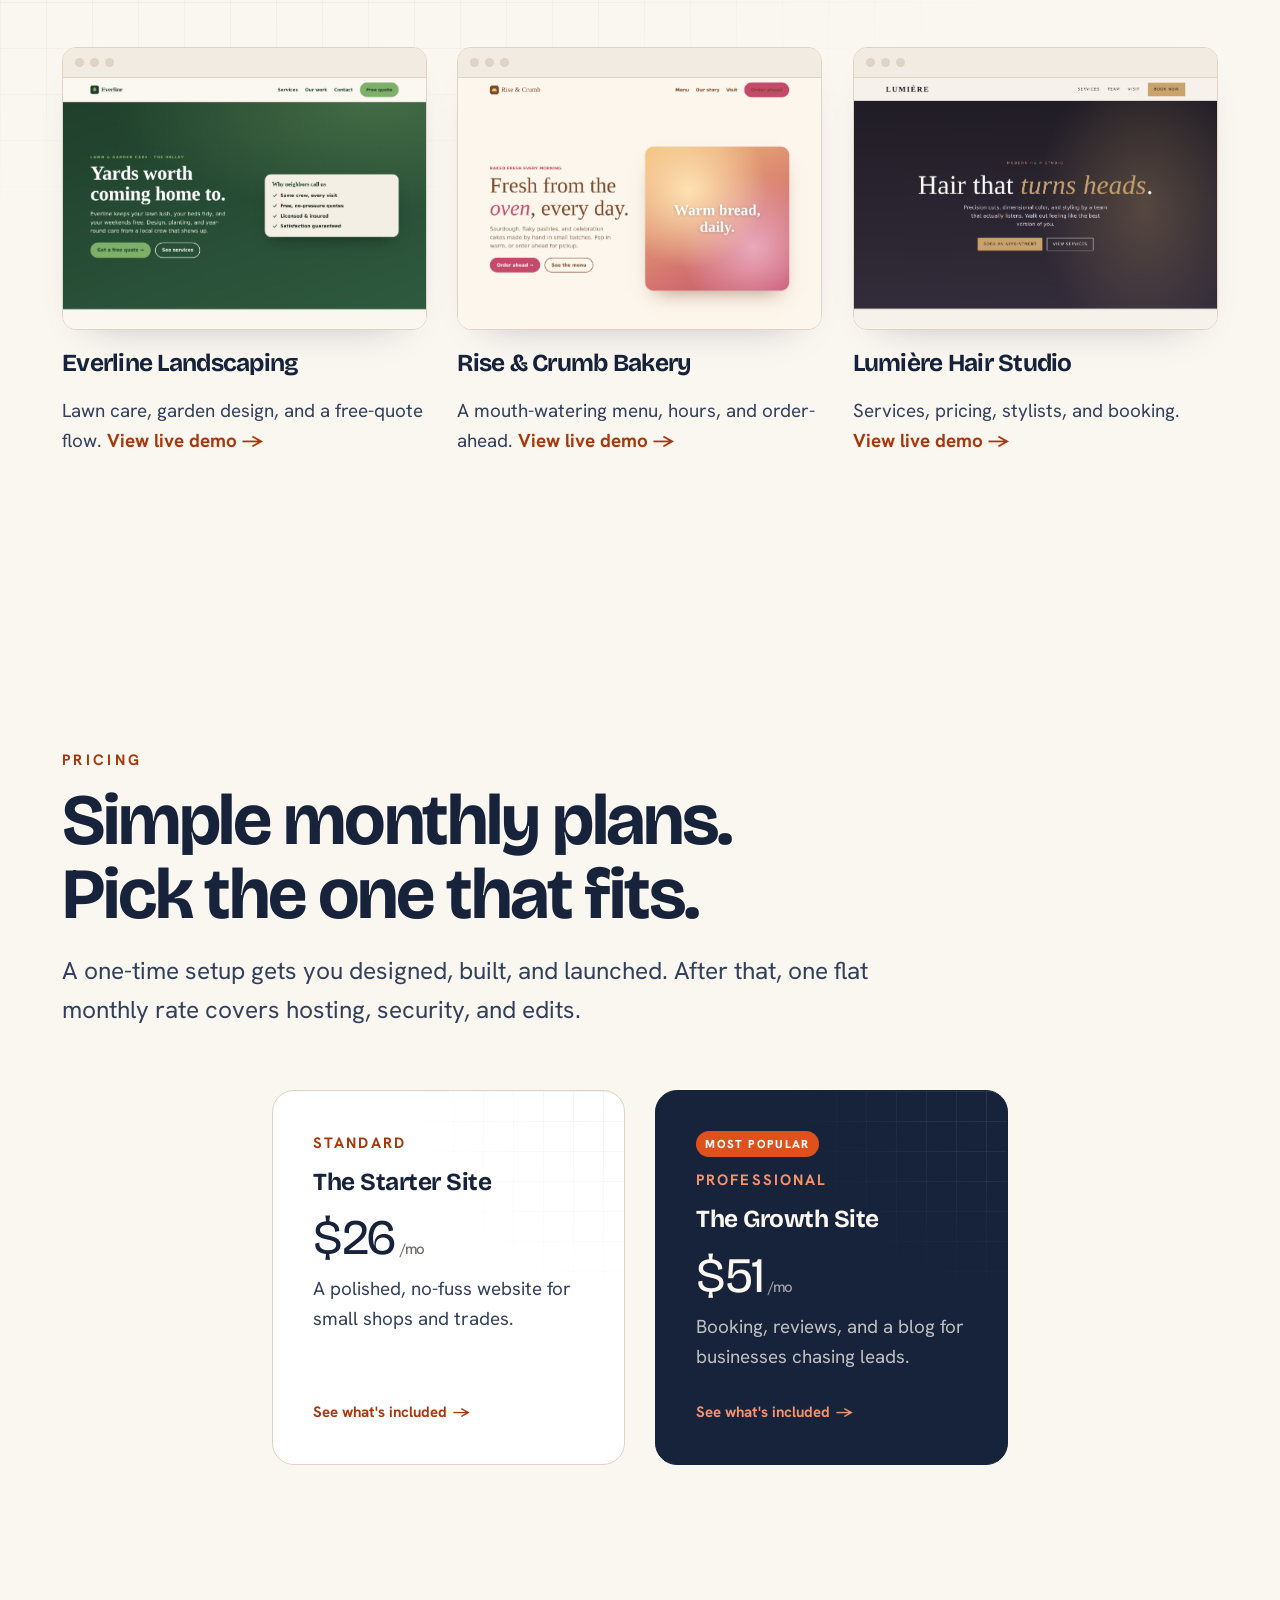
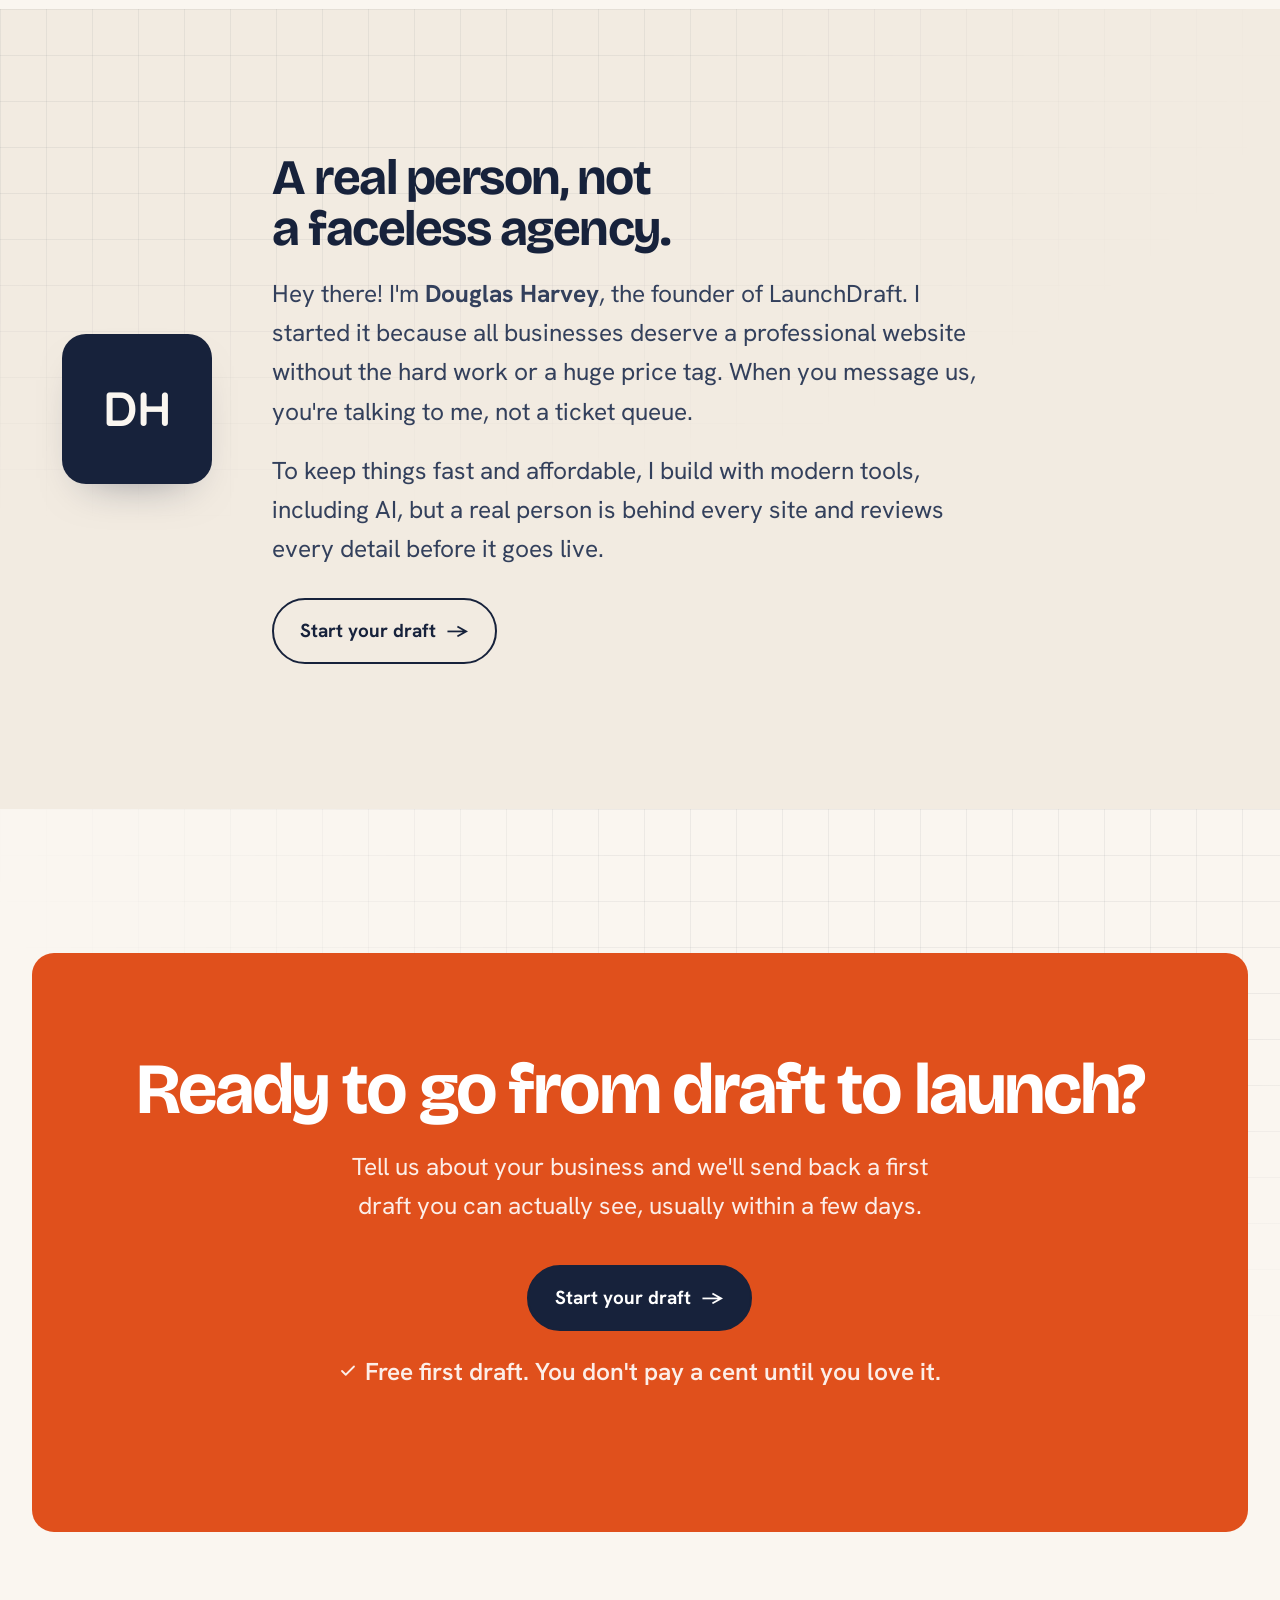
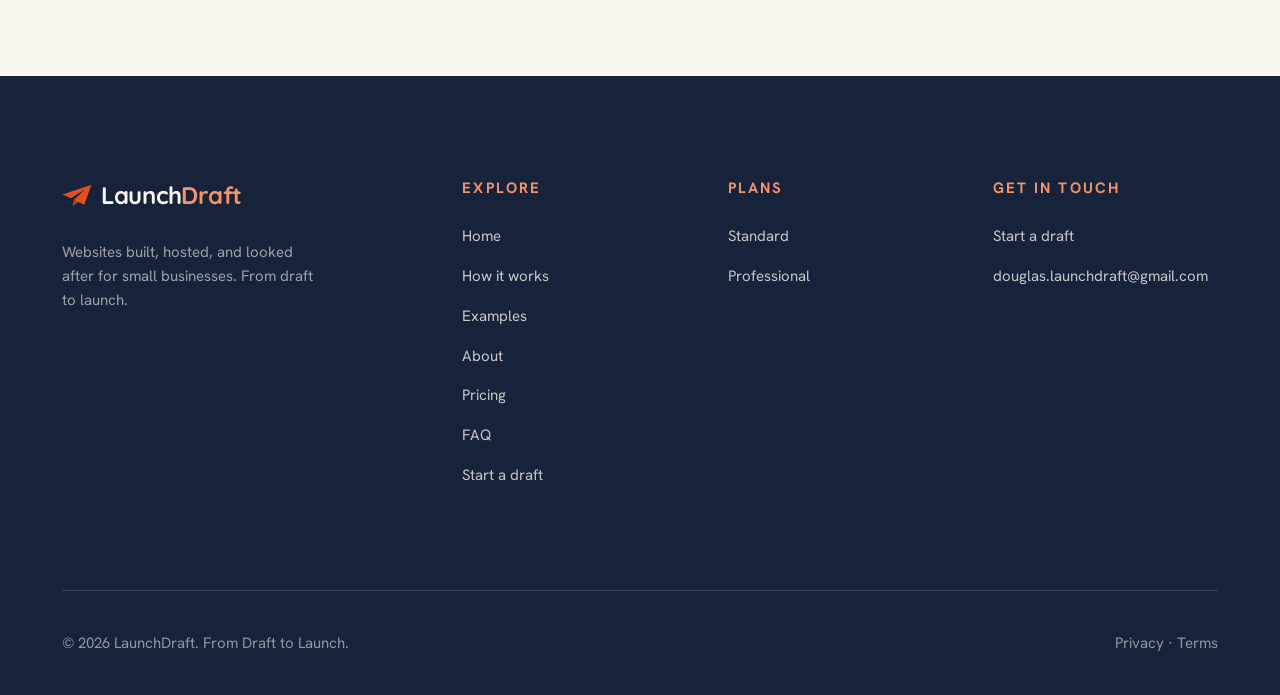
==== commit ded2ff1f: "Refine hero: pointer-tilt showcase, stacked headline, drop loop caption - Remove the "Draft to Launc" ====
--- a/index.html
+++ b/index.html
@@ -90,8 +90,8 @@
       <div class="wrap">
         <div class="hero__col">
           <h1 class="hero__title reveal" style="--i:0">
-            From <span class="word-draft">Draft</span> to
-            <span class="word-launch">Launch<svg class="rocket" viewBox="0 0 270 270" aria-hidden="true" fill="currentColor"><path d="M265,42 L4,130 L80,165 L208,83 L109,176 L96,233 L144,197 L201,222 Z"/></svg></span>
+            <span class="hero__line">From <span class="word-draft">Draft</span></span>
+            <span class="hero__line">to <span class="word-launch">Launch<svg class="rocket" viewBox="0 0 270 270" aria-hidden="true" fill="currentColor"><path d="M265,42 L4,130 L80,165 L208,83 L109,176 L96,233 L144,197 L201,222 Z"/></svg></span></span>
           </h1>
 
           <p class="hero__sub reveal" style="--i:1">
@@ -167,7 +167,6 @@
               <span class="showcase__scan" aria-hidden="true"></span>
             </div>
           </div>
-          <span class="showcase__caption"><span class="showcase__pip"></span>Draft to Launch, on loop</span>
         </aside>
       </div>
     </section>
--- a/styles.css
+++ b/styles.css
@@ -185,6 +185,7 @@
   max-width: 15ch;
   margin-bottom: var(--space-m);
 }
+.hero__line { display: block; white-space: nowrap; }
 /* Signature: Draft (outlined/sketch) -> Launch (solid persimmon) */
 .word-draft {
   color: transparent;
@@ -272,14 +273,13 @@
   background: #fff;
   border: 1px solid var(--line);
   box-shadow: 0 40px 80px -42px rgba(23,34,59,.55), 0 8px 24px -18px rgba(23,34,59,.4);
-  transform: rotateY(-6deg) rotateX(2.5deg);
+  /* Resting angled pose; --sx/--sy are nudged by the pointer (main.js) */
+  transform: rotateX(var(--sx, 2.5deg)) rotateY(var(--sy, -6deg));
   transform-style: preserve-3d;
-  animation: showcase-float 7s ease-in-out infinite;
-}
-@keyframes showcase-float {
-  0%, 100% { transform: rotateY(-6deg) rotateX(2.5deg) translateY(0); }
-  50%      { transform: rotateY(-4deg) rotateX(2deg) translateY(-8px); }
-}
+  transition: transform .4s cubic-bezier(.22,.61,.36,1);
+  will-change: transform;
+}
+.showcase__card.is-tilting { transition: transform .12s ease-out; }
 .showcase__bar {
   display: flex; align-items: center; gap: .6rem;
   padding: .55rem .8rem;
@@ -383,16 +383,6 @@
   animation: scan-cycle 9s ease-in-out infinite;
 }
 
-.showcase__caption {
-  display: flex; align-items: center; gap: .5em; justify-content: center;
-  margin-top: var(--space-s); font-size: var(--text-sm); color: var(--muted);
-}
-.showcase__pip {
-  width: 7px; height: 7px; border-radius: 50%; background: var(--accent);
-  box-shadow: 0 0 0 0 rgba(224,80,28,.5);
-  animation: pip-pulse 2.4s ease-out infinite;
-}
-
 @keyframes bp-cycle {
   0%, 24%   { opacity: 1; }
   38%, 88%  { opacity: 0; }
@@ -409,15 +399,9 @@
   39%       { top: 100%; opacity: .9; }
   42%, 100% { opacity: 0; top: 100%; }
 }
-@keyframes pip-pulse {
-  0%   { box-shadow: 0 0 0 0 rgba(224,80,28,.45); }
-  70%  { box-shadow: 0 0 0 7px rgba(224,80,28,0); }
-  100% { box-shadow: 0 0 0 0 rgba(224,80,28,0); }
-}
 @media (prefers-reduced-motion: reduce) {
-  .showcase__card { animation: none; }
   .mini { opacity: 1; animation: none; transform: none; }
-  .mini-bp, .showcase__scan, .showcase__pip { animation: none; }
+  .mini-bp, .showcase__scan { animation: none; }
   .mini-bp { opacity: 0; }
 }
 
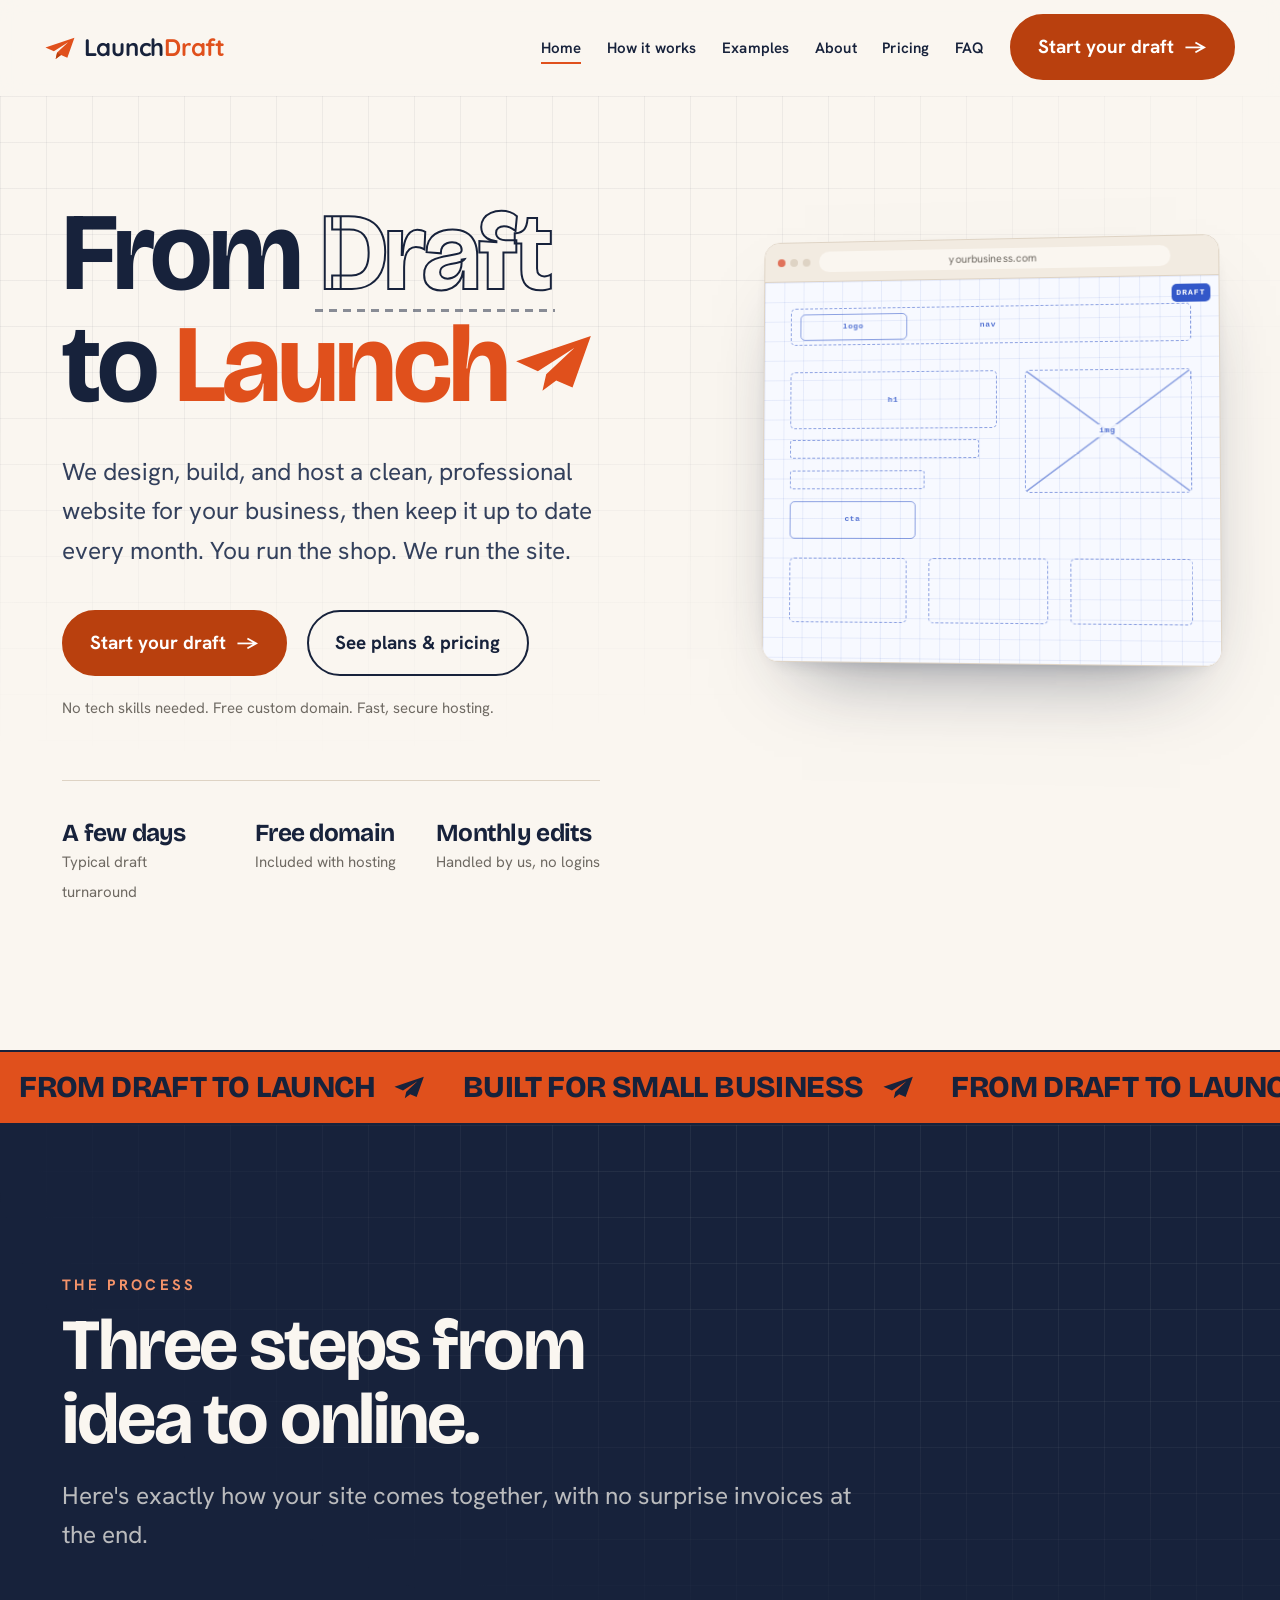
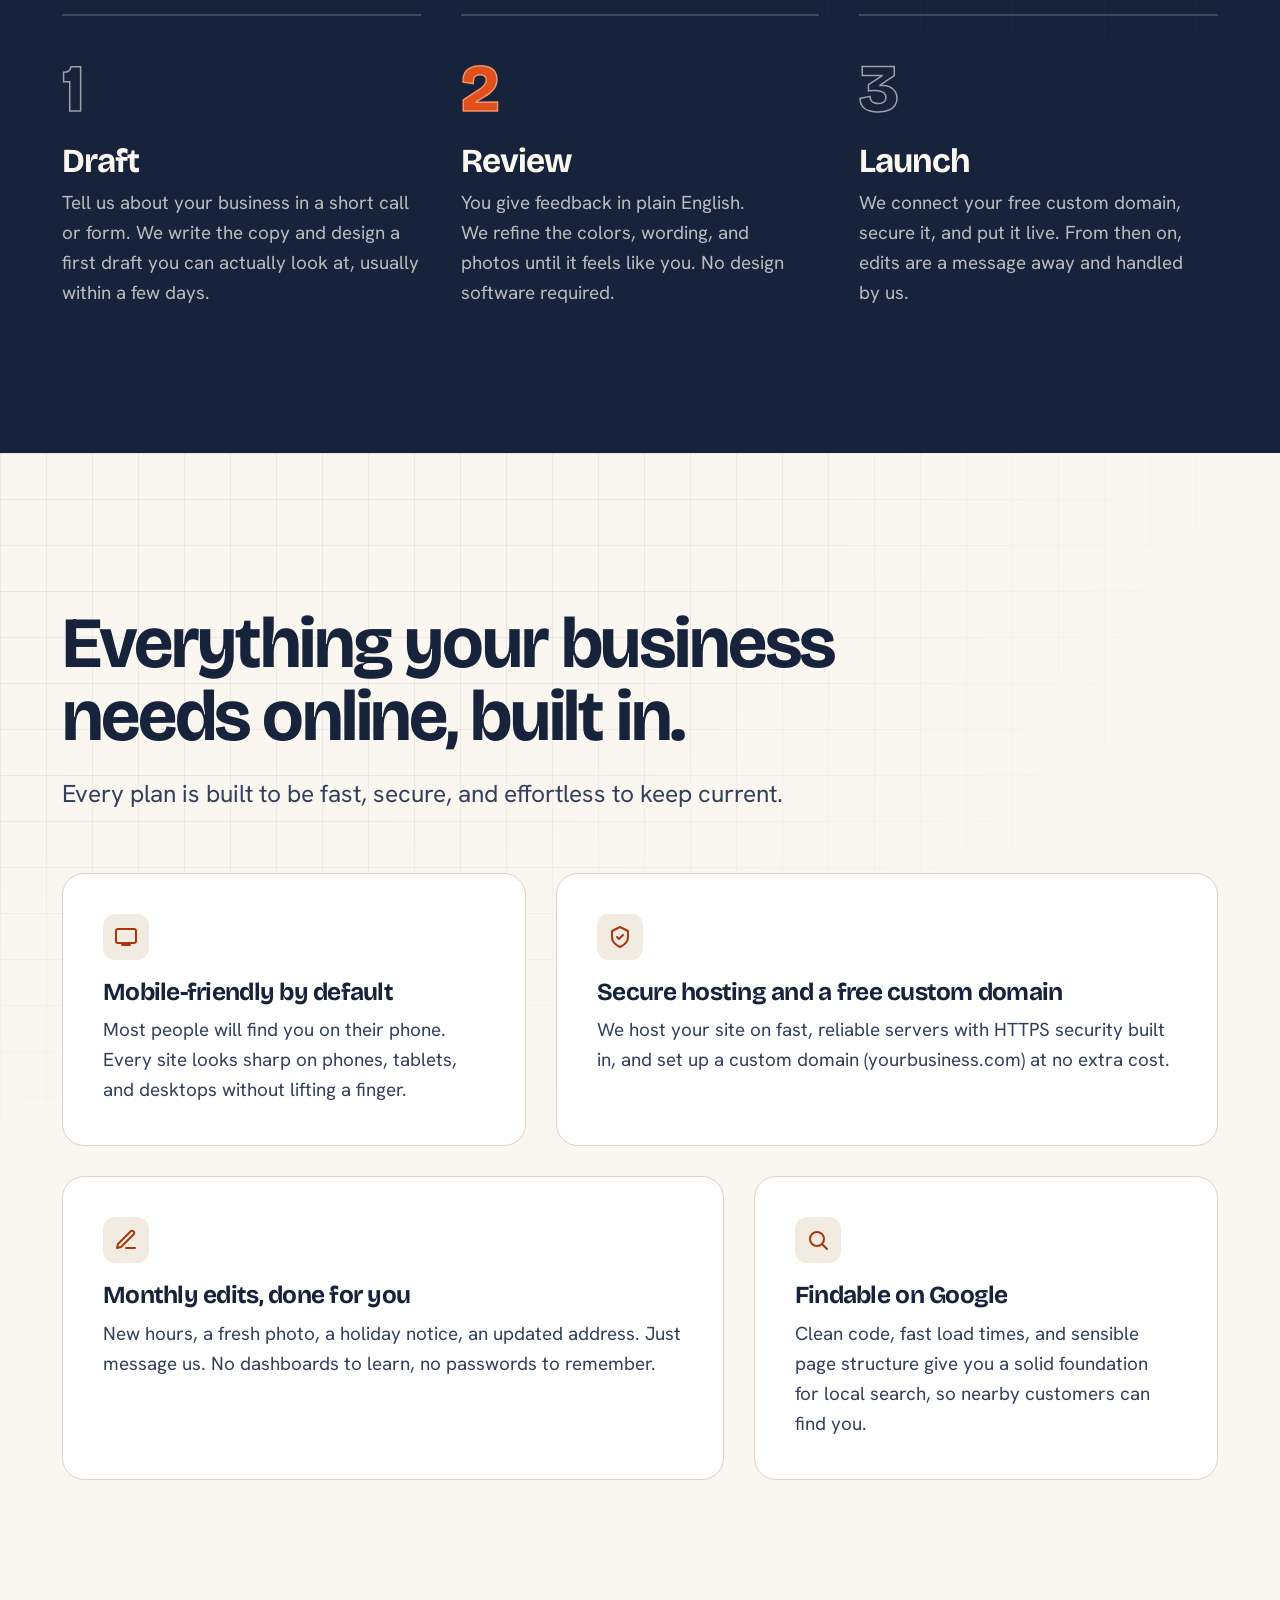
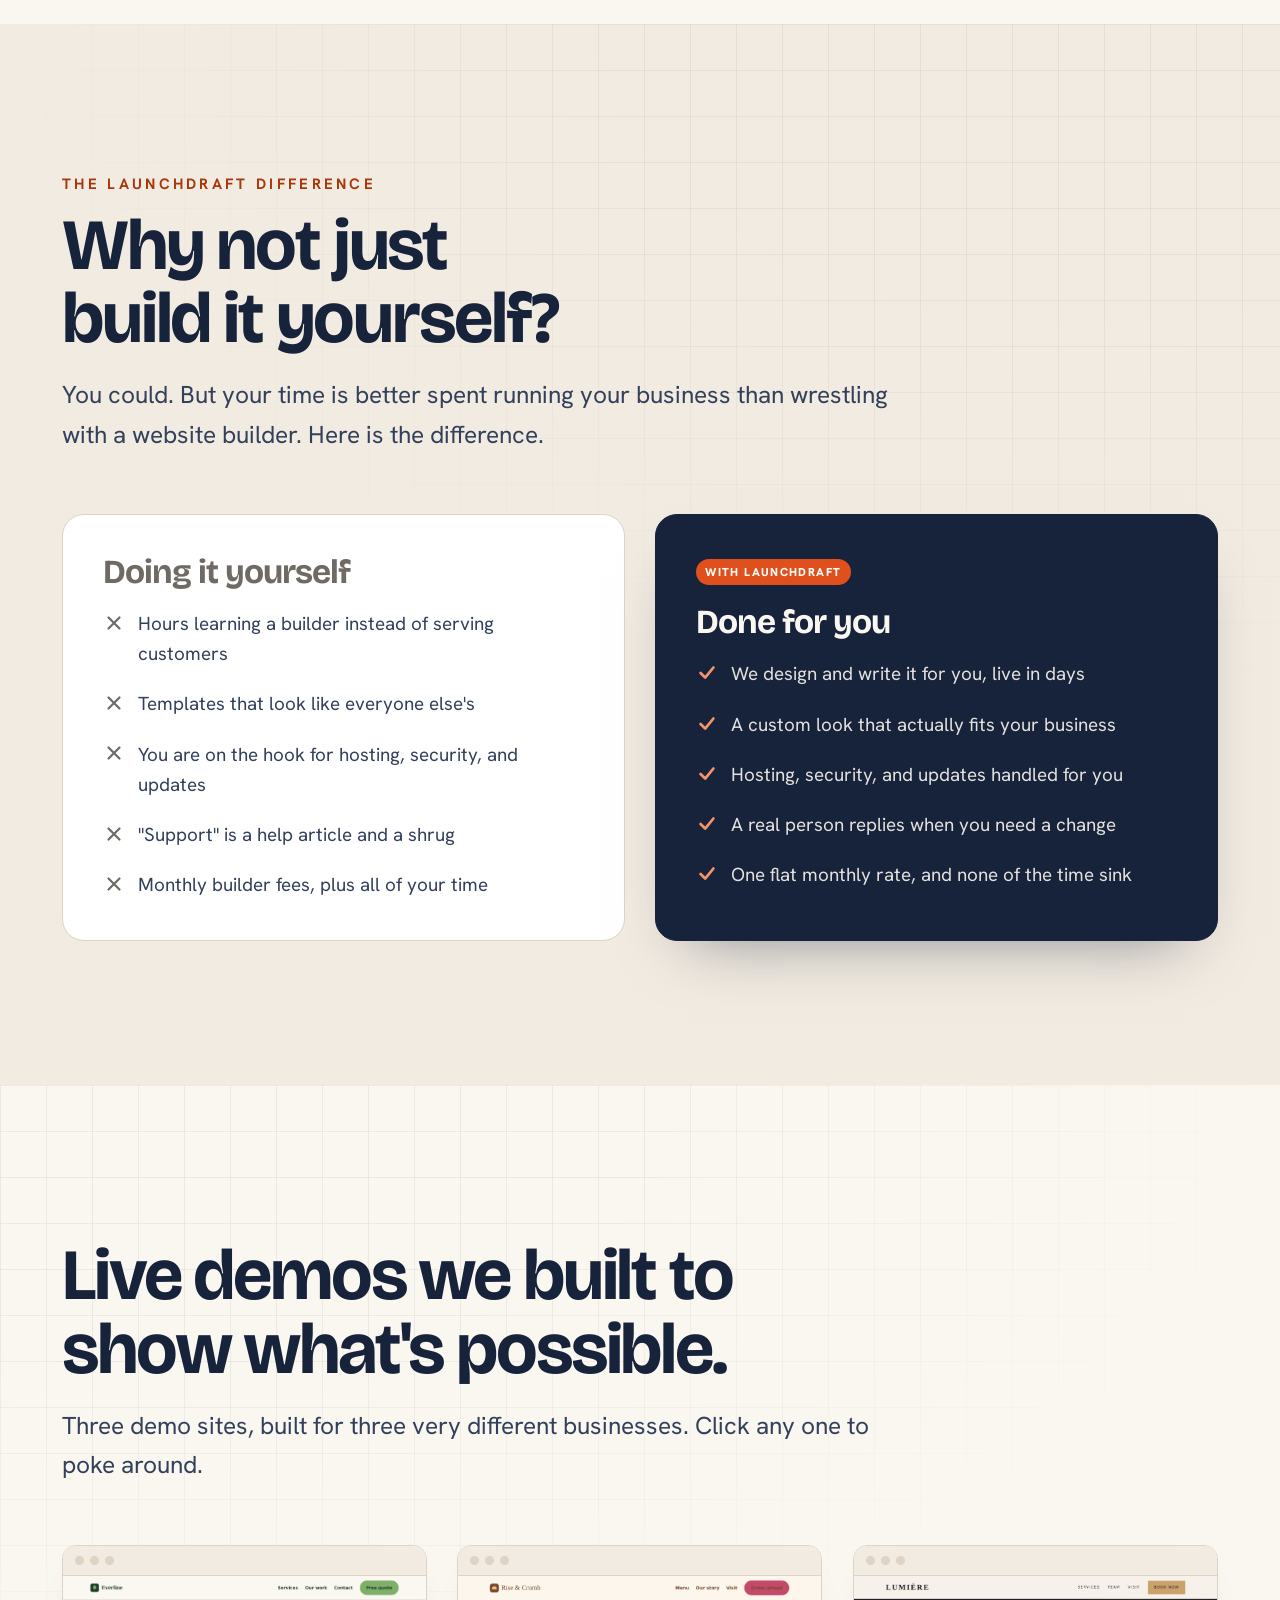
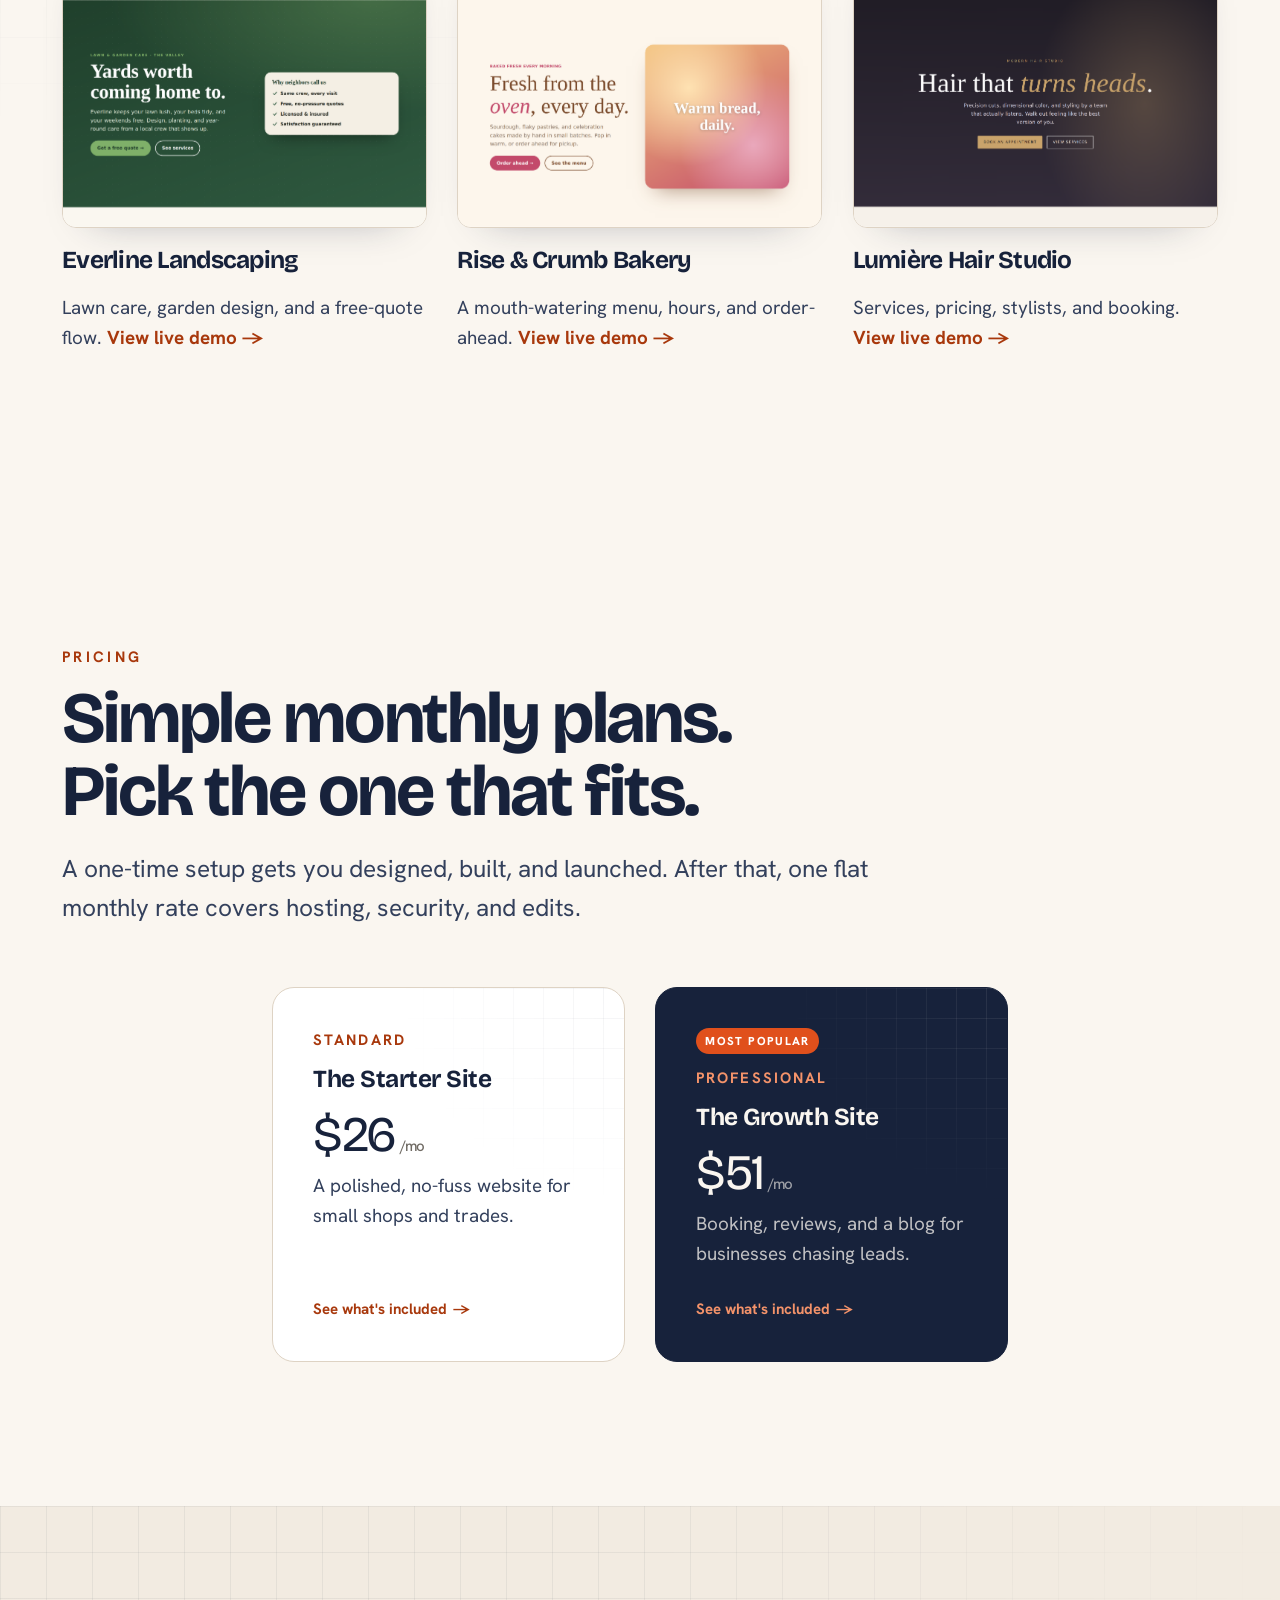
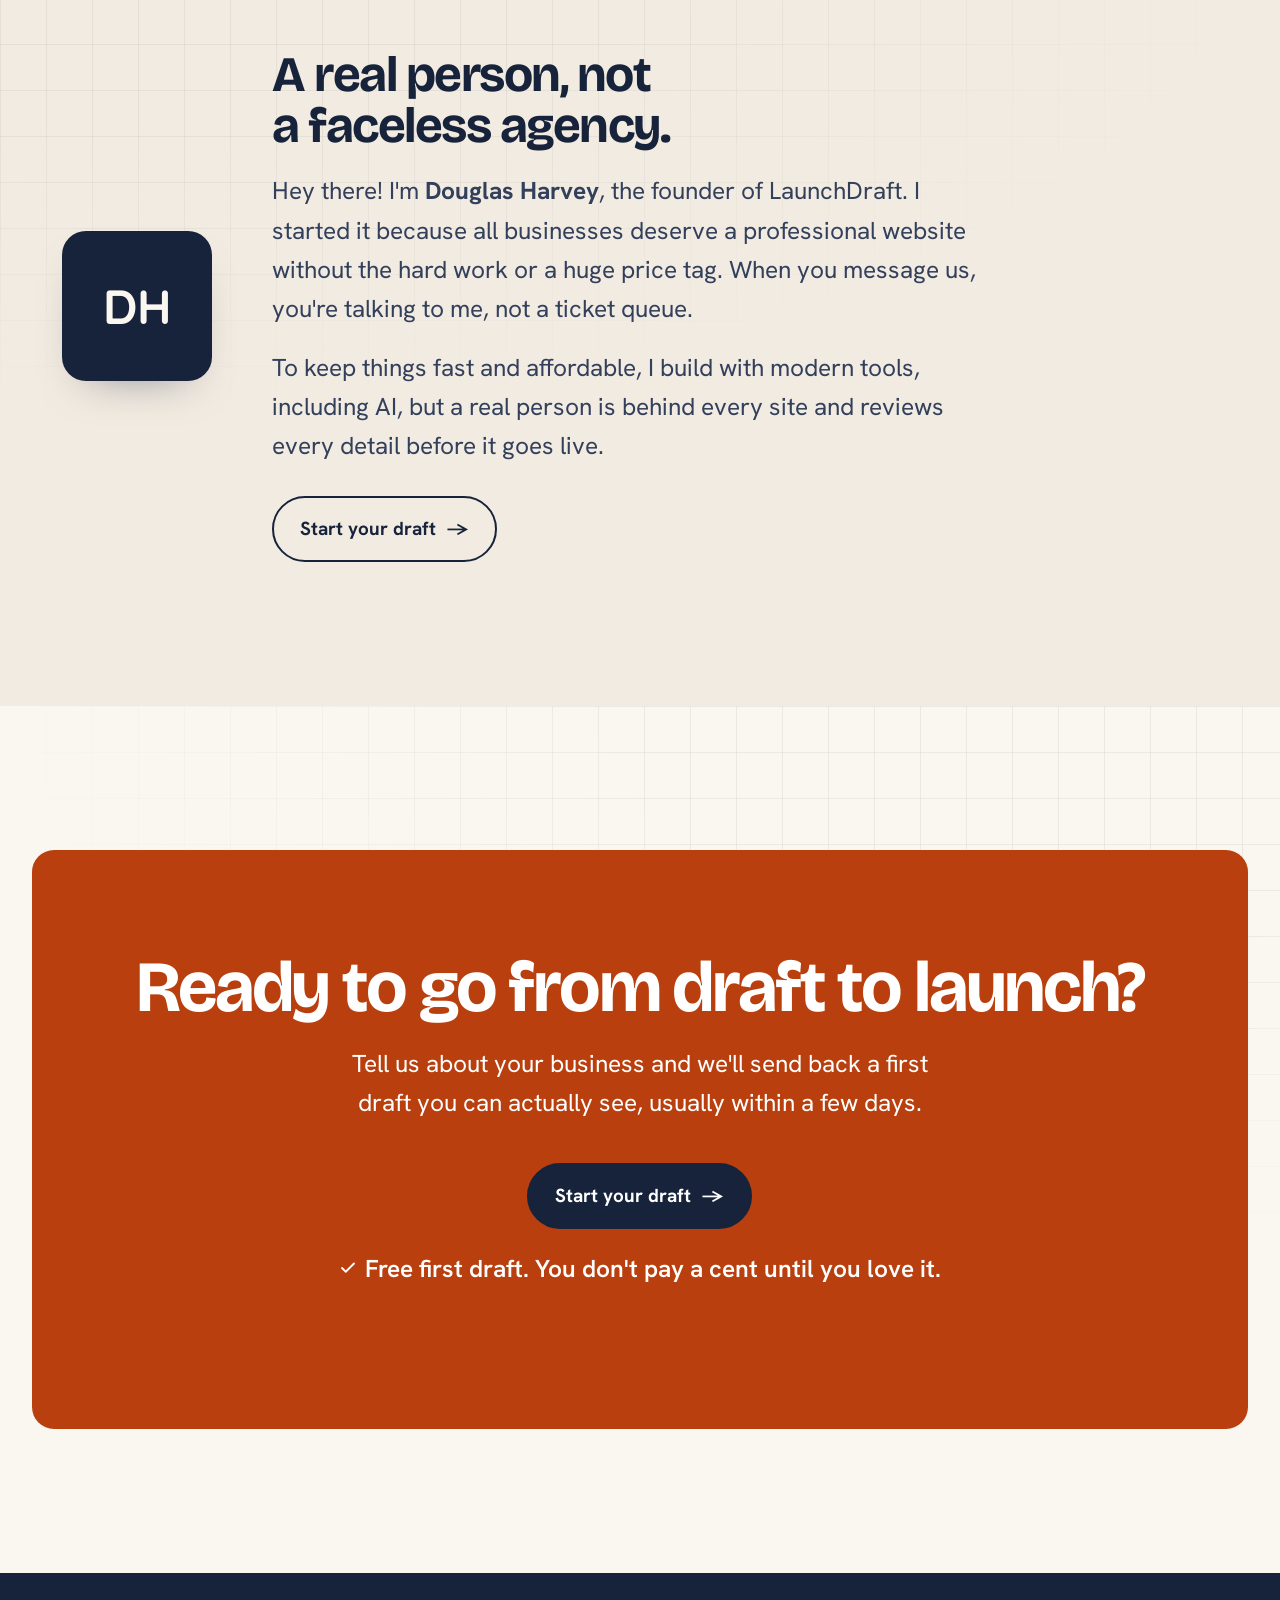
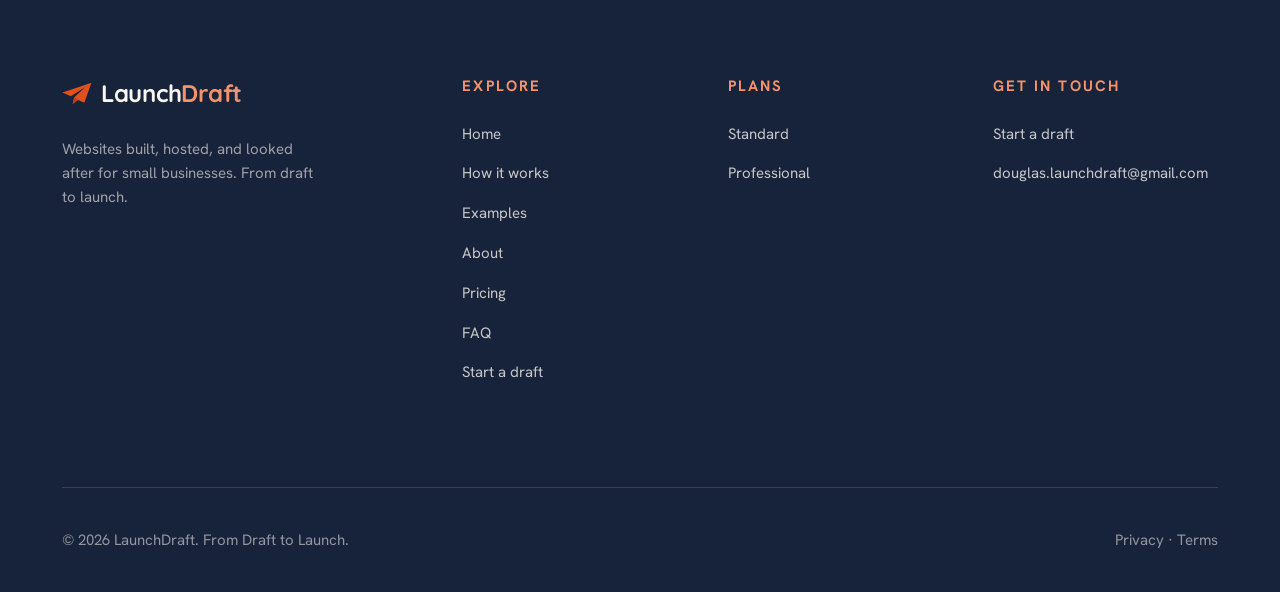
==== commit e93e1d50: "Address site review: em dashes, demo review disclaimers, a11y & contrast polish Content: - Remove al" ====
--- a/index.html
+++ b/index.html
@@ -18,7 +18,7 @@
   <link rel="icon" type="image/png" sizes="32x32" href="assets/favicon-32.png">
   <link rel="icon" type="image/png" sizes="512x512" href="assets/favicon.png">
 
-  <!-- Social share preview — one set of tags covers WhatsApp, iMessage/SMS,
+  <!-- Social share preview, one set of tags covers WhatsApp, iMessage/SMS,
        Facebook, Discord, Microsoft Teams, Slack, LinkedIn, X, Telegram, etc.
        NOTE: og:image/og:url use absolute URLs. Update the domain below if you
        launch somewhere other than https://launchdraft.net -->
@@ -75,6 +75,7 @@
         <a class="link" href="/" aria-current="page">Home</a>
         <a class="link" href="/#how">How it works</a>
         <a class="link" href="/#work">Examples</a>
+        <a class="link" href="/#about">About</a>
         <a class="link" href="/pricing/">Pricing</a>
         <a class="link" href="/pricing/#faq">FAQ</a>
         <a class="btn btn-primary" href="/start/">Start your draft <span class="arrow" aria-hidden="true">→</span></a>
--- a/styles.css
+++ b/styles.css
@@ -110,14 +110,14 @@
   will-change: transform;
 }
 .btn-primary {
-  background: var(--accent);
-  border-color: var(--accent);
+  background: var(--accent-deep);
+  border-color: var(--accent-deep);
   color: #fff;
   box-shadow: 0 0 0 0 rgba(224,80,28,.35);
 }
 .btn-primary .arrow { transition: transform .2s ease; }
 @media (hover: hover) {
-  .btn-primary:hover { background: var(--accent-deep); border-color: var(--accent-deep); transform: translateY(-2px); box-shadow: 0 12px 26px -12px rgba(216,52,15,.7); }
+  .btn-primary:hover { background: #97350a; border-color: #97350a; transform: translateY(-2px); box-shadow: 0 12px 26px -12px rgba(216,52,15,.7); }
   .btn-primary:hover .arrow { transform: translateX(4px); }
   .btn-ghost:hover { background: var(--ink); color: var(--bg); transform: translateY(-2px); }
 }
@@ -243,7 +243,7 @@
    hero returns to a single column. Safe to remove wholesale.
    ========================================================= */
 /* Two-column hero ONLY while the showcase exists */
-@media (min-width: 1000px) {
+@media (min-width: 1100px) {
   .hero .wrap:has(.hero__showcase) {
     display: grid;
     grid-template-columns: minmax(0, 1.02fr) minmax(0, .98fr);
@@ -252,10 +252,18 @@
   }
   /* Nudge the showcase up so it sits alongside the headline, not the copy */
   .hero .wrap:has(.hero__showcase) .hero__showcase { margin-top: var(--space-l); }
-  .hero .wrap:has(.hero__showcase) .hero__meta { margin-top: var(--space-xl); }
+  /* Keep the three stats on one straight line despite the narrower column */
+  .hero .wrap:has(.hero__showcase) .hero__meta {
+    display: grid;
+    grid-template-columns: repeat(3, auto);
+    justify-content: start;
+    gap: var(--space-m) var(--space-l);
+    margin-top: var(--space-xl);
+  }
+  .hero .wrap:has(.hero__showcase) .hero__meta .stat b { font-size: var(--text-lg); }
 }
 .hero__showcase { display: none; }
-@media (min-width: 1000px) {
+@media (min-width: 1100px) {
   .hero__showcase {
     display: block;
     justify-self: end;
@@ -529,7 +537,7 @@
 /* ---------- CTA band ---------- */
 .cta-band { position: relative; overflow: hidden; }
 .cta-band .wrap {
-  background: var(--accent);
+  background: var(--accent-deep);
   color: #fff;
   border-radius: var(--radius-lg);
   padding: var(--space-2xl) var(--space-xl);
@@ -537,7 +545,7 @@
   position: relative;
 }
 .cta-band h2 { font-size: var(--text-3xl); color: #fff; }
-.cta-band p { color: rgba(255,255,255,.9); font-size: var(--text-lg); margin: var(--space-s) auto var(--space-l); max-width: 44ch; }
+.cta-band p { color: #fff; font-size: var(--text-lg); margin: var(--space-s) auto var(--space-l); max-width: 44ch; }
 .cta-band .btn-primary { background: var(--ink); border-color: var(--ink); }
 @media (hover: hover) { .cta-band .btn-primary:hover { background: #0d1526; border-color: #0d1526; } }
 
@@ -647,6 +655,9 @@
 }
 .nav__menu a.link[aria-current="page"]::after { transform: scaleX(1); transform-origin: left; }
 @media (hover: hover) { .nav__menu a.link:hover::after { transform: scaleX(1); transform-origin: left; } }
+/* Keyboard focus: reveal the underline and add a clear outline */
+.nav__menu a.link:focus-visible { outline: 2px solid var(--accent); outline-offset: 5px; border-radius: 3px; }
+.nav__menu a.link:focus-visible::after { transform: scaleX(1); transform-origin: left; }
 
 .nav__toggle {
   display: none;
@@ -717,7 +728,7 @@
   outline: none; border-color: var(--accent);
   box-shadow: 0 0 0 4px rgba(224,80,28,.14);
 }
-.field input::placeholder, .field textarea::placeholder { color: #8a8175; }
+.field input::placeholder, .field textarea::placeholder { color: #6f6656; }
 /* Plan chooser as a fieldset — reset native chrome, style the legend like a label */
 fieldset.field { border: 0; margin: 0; padding: 0; min-inline-size: auto; }
 fieldset.field legend { padding: 0; font-weight: 700; font-size: var(--text-sm); }
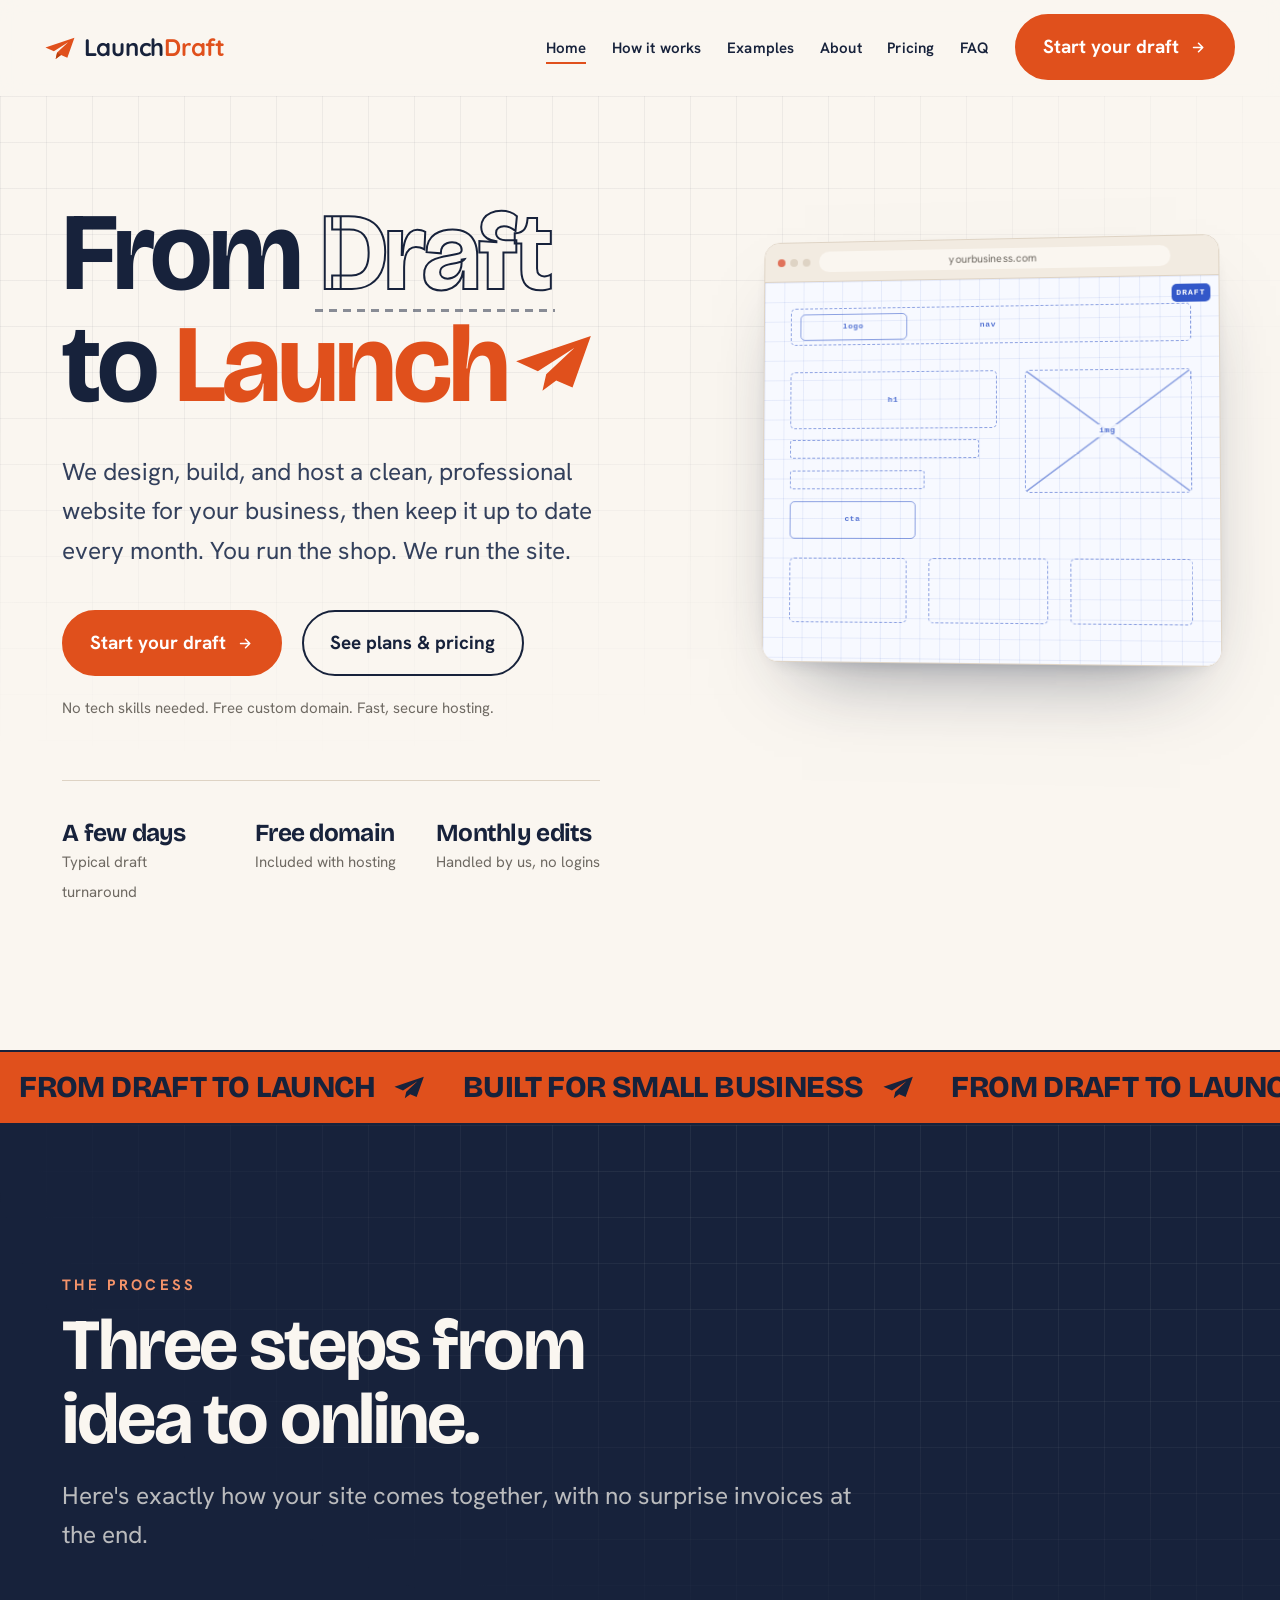
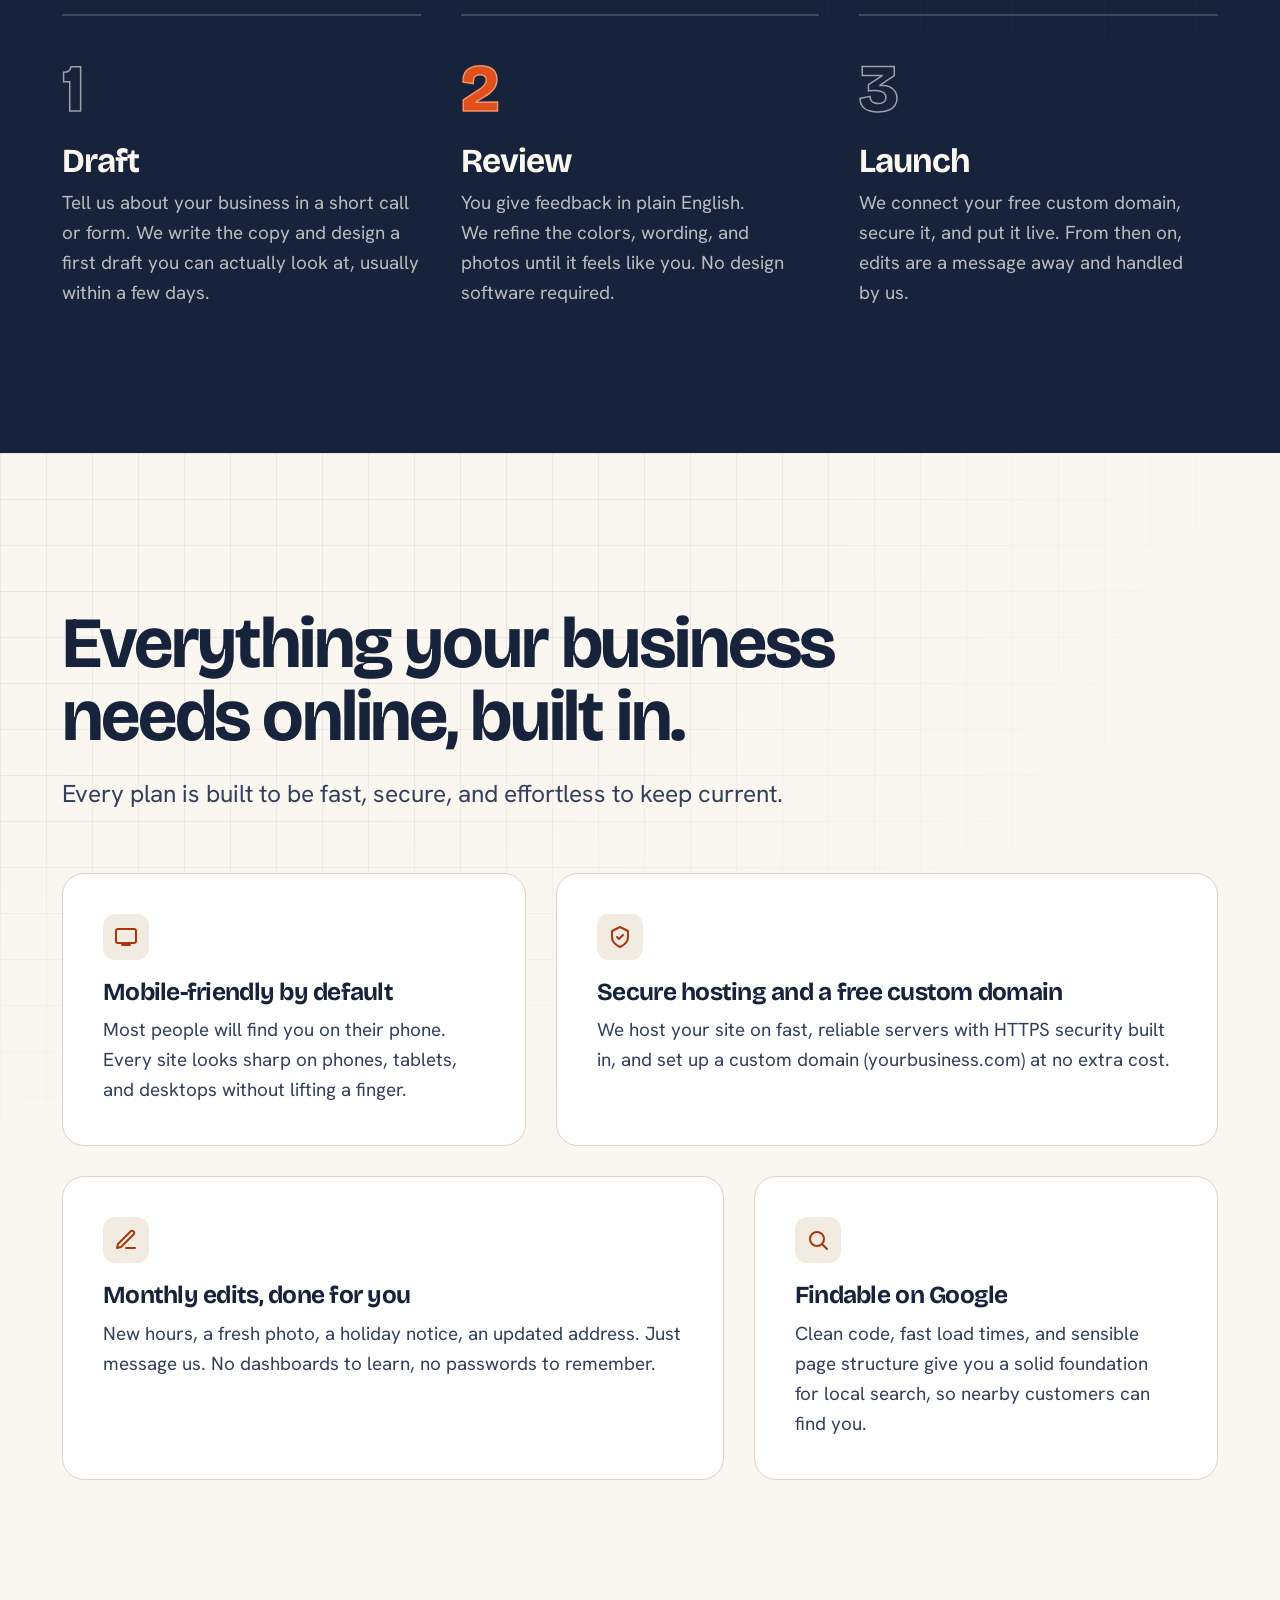
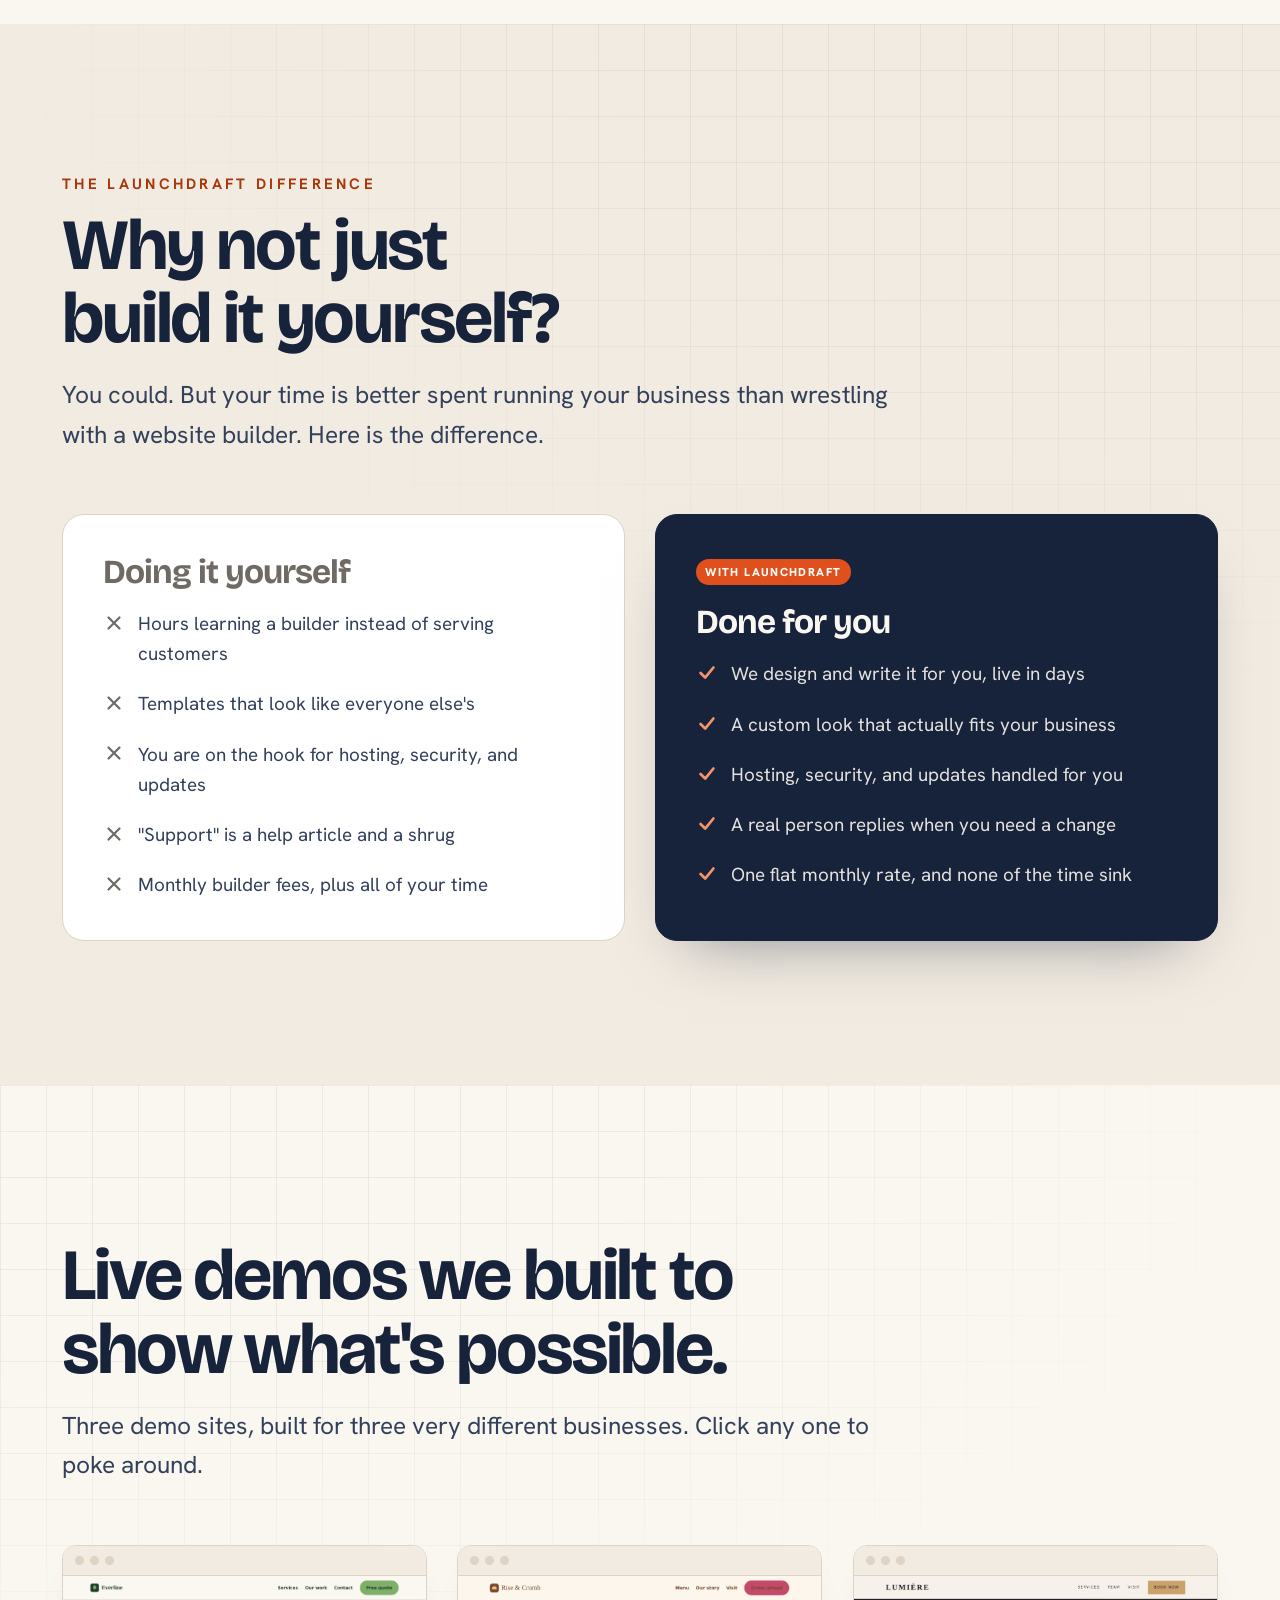
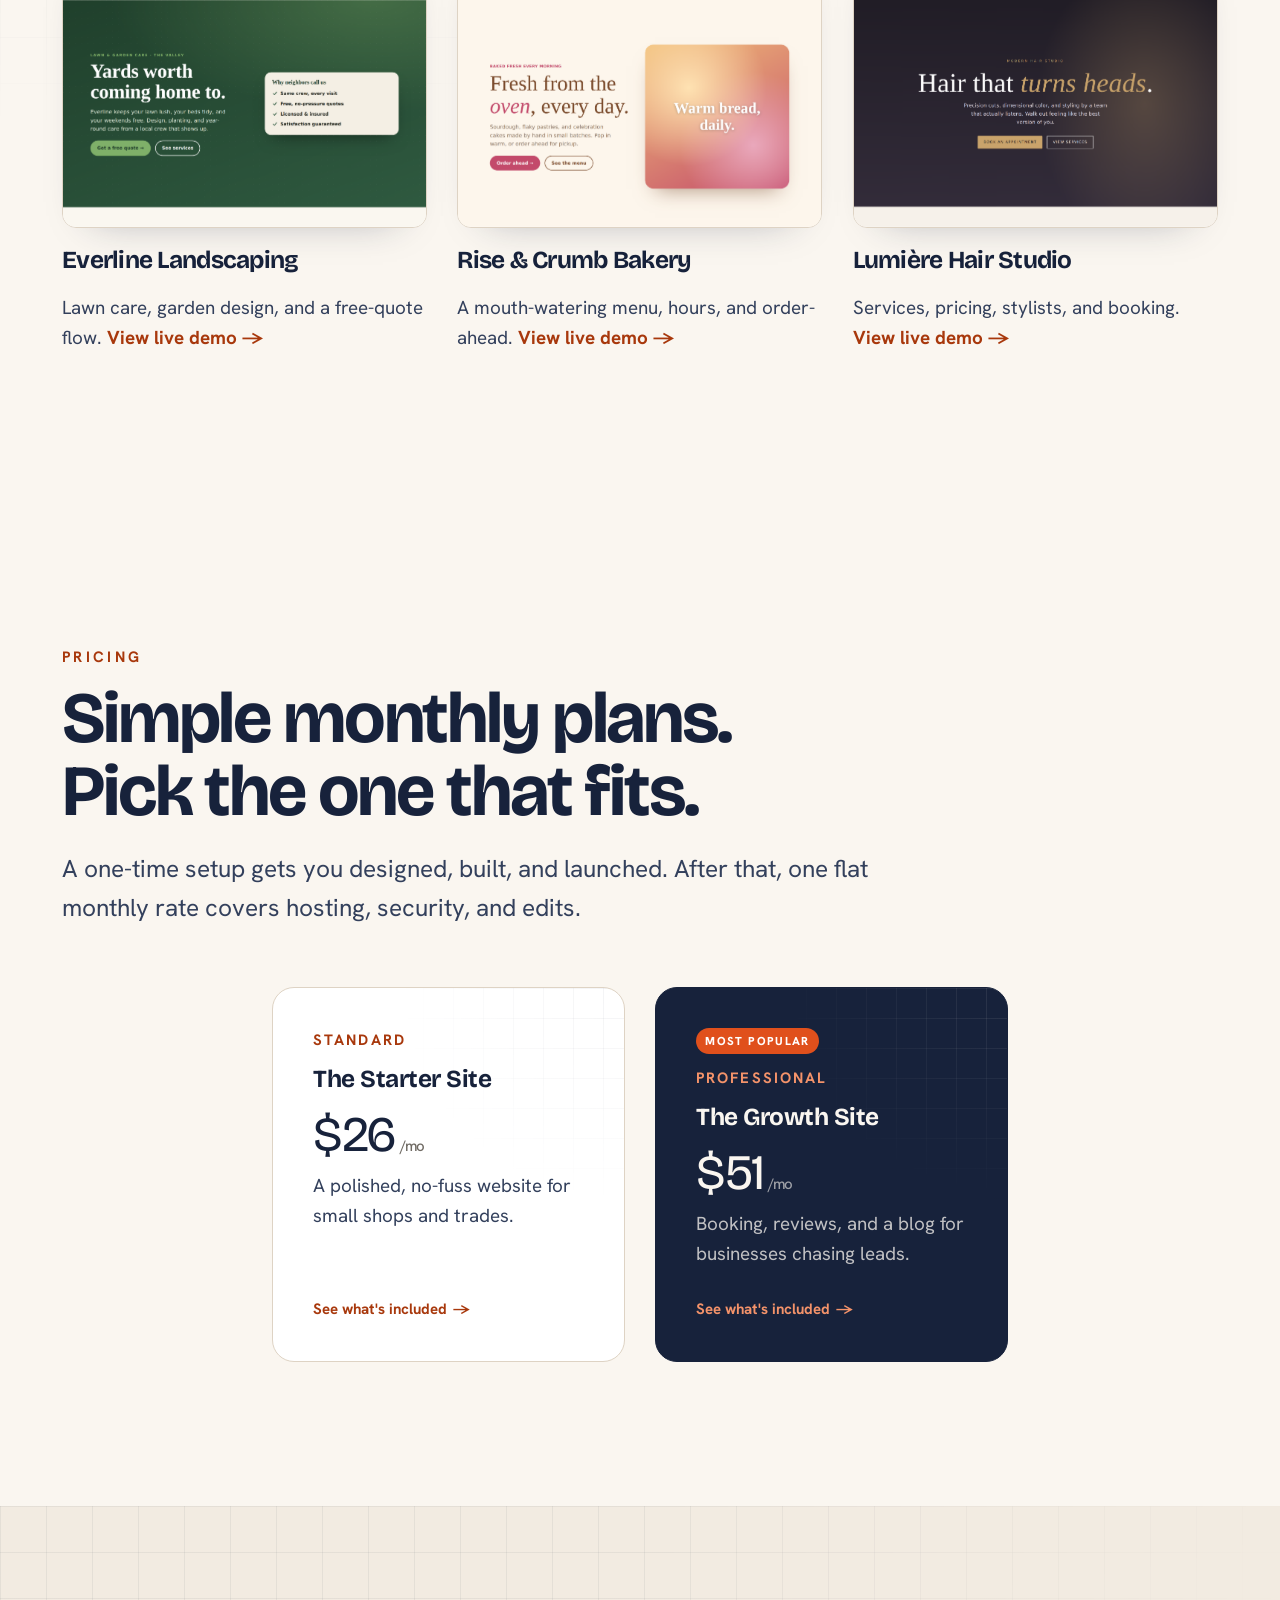
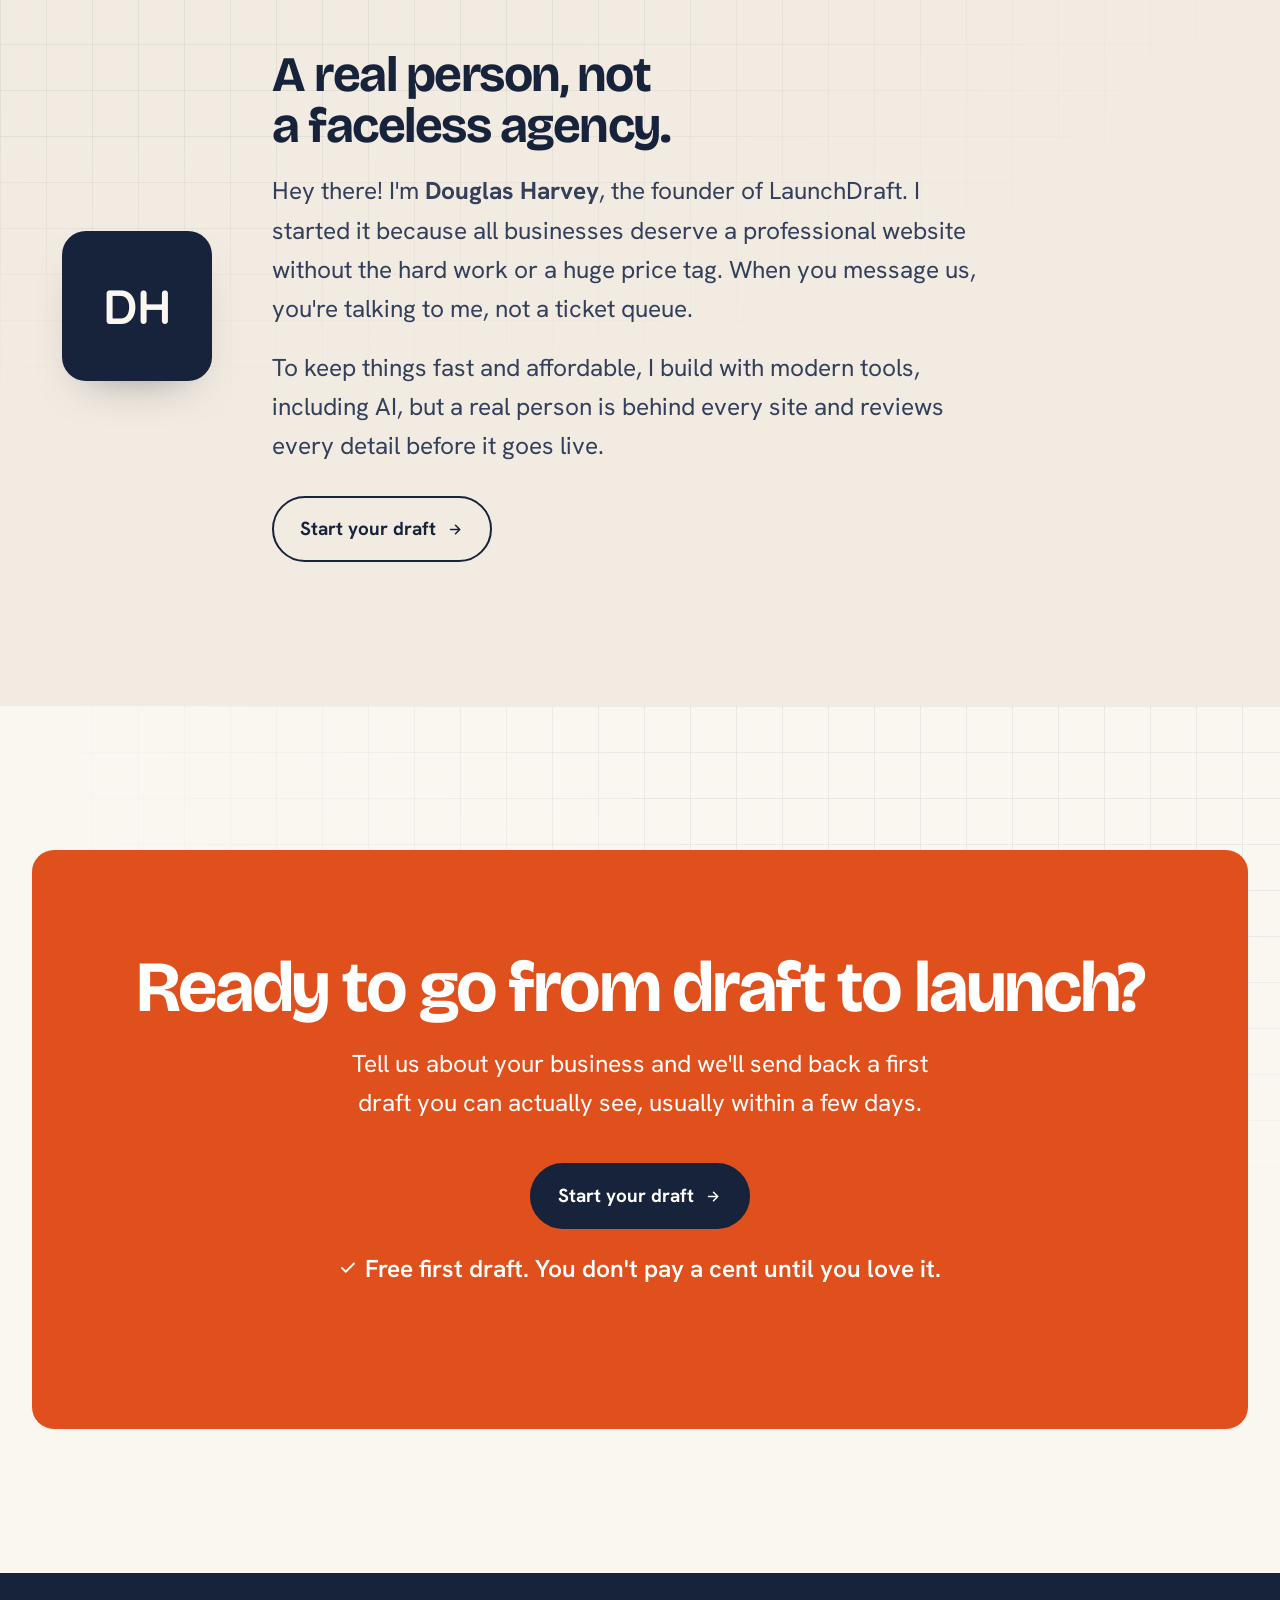
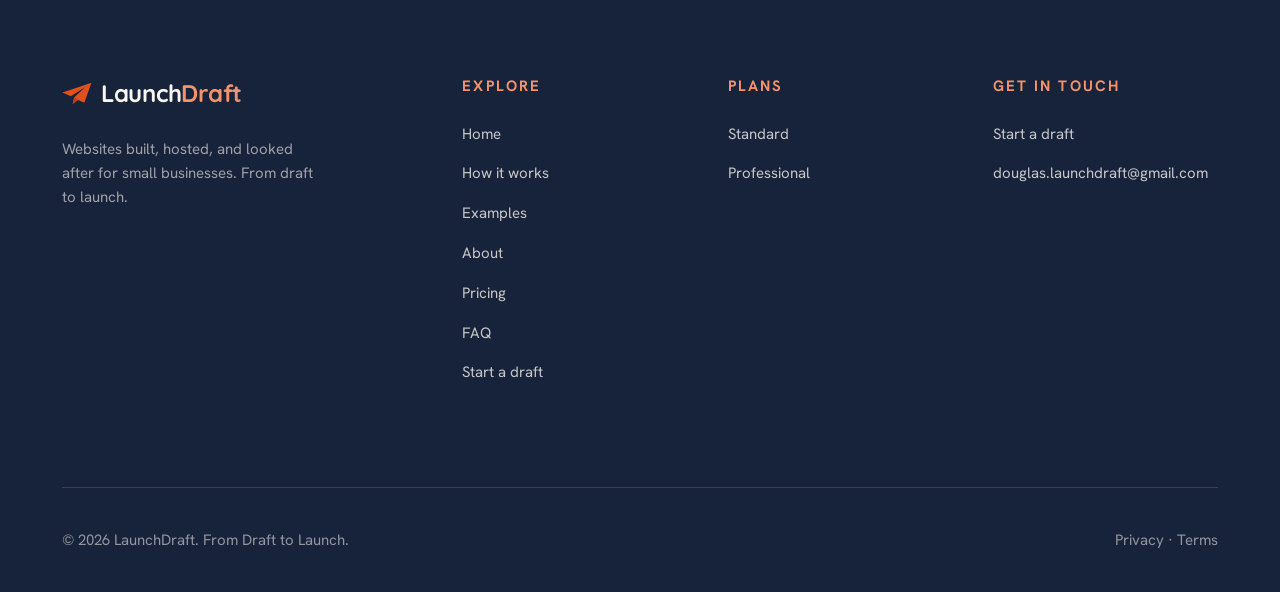
==== commit d04b95e6: "Remove the sweeping scan line from the hero showcase The orange scan bar that swept down during the " ====
--- a/index.html
+++ b/index.html
@@ -165,7 +165,6 @@
                 <span class="bp bp-tile bp-tile--2"></span>
                 <span class="bp bp-tile bp-tile--3"></span>
               </div>
-              <span class="showcase__scan" aria-hidden="true"></span>
             </div>
           </div>
         </aside>
--- a/styles.css
+++ b/styles.css
@@ -110,16 +110,27 @@
   will-change: transform;
 }
 .btn-primary {
-  background: var(--accent-deep);
-  border-color: var(--accent-deep);
+  background: var(--accent);
+  border-color: var(--accent);
   color: #fff;
   box-shadow: 0 0 0 0 rgba(224,80,28,.35);
 }
-.btn-primary .arrow { transition: transform .2s ease; }
+/* Custom line arrow drawn via a mask so it takes each button's text color.
+   font-size:0 hides the fallback "→" glyph in every browser. */
+.btn .arrow {
+  display: inline-block;
+  width: 17px; height: 17px;
+  font-size: 0; line-height: 0;
+  background-color: currentColor;
+  -webkit-mask: url("data:image/svg+xml,%3Csvg%20xmlns='http://www.w3.org/2000/svg'%20viewBox='0%200%2024%2024'%20fill='none'%20stroke='%23000'%20stroke-width='2.2'%20stroke-linecap='round'%20stroke-linejoin='round'%3E%3Cpath%20d='M5%2012h13M12%206l6%206-6%206'/%3E%3C/svg%3E") center / contain no-repeat;
+          mask: url("data:image/svg+xml,%3Csvg%20xmlns='http://www.w3.org/2000/svg'%20viewBox='0%200%2024%2024'%20fill='none'%20stroke='%23000'%20stroke-width='2.2'%20stroke-linecap='round'%20stroke-linejoin='round'%3E%3Cpath%20d='M5%2012h13M12%206l6%206-6%206'/%3E%3C/svg%3E") center / contain no-repeat;
+  transition: transform .2s ease;
+}
 @media (hover: hover) {
-  .btn-primary:hover { background: #97350a; border-color: #97350a; transform: translateY(-2px); box-shadow: 0 12px 26px -12px rgba(216,52,15,.7); }
+  .btn-primary:hover { background: var(--accent-deep); border-color: var(--accent-deep); transform: translateY(-2px); box-shadow: 0 12px 26px -12px rgba(216,52,15,.7); }
   .btn-primary:hover .arrow { transform: translateX(4px); }
   .btn-ghost:hover { background: var(--ink); color: var(--bg); transform: translateY(-2px); }
+  .btn-ghost:hover .arrow { transform: translateX(4px); }
 }
 .btn-ghost { background: transparent; color: var(--ink); }
 .btn:focus-visible { outline: 3px solid var(--accent); outline-offset: 3px; }
@@ -382,15 +393,6 @@
 .bp-tile--2 { left: 37%; }
 .bp-tile--3 { left: 68%; }
 
-/* Scan line that sweeps as the draft becomes the site */
-.showcase__scan {
-  position: absolute; left: 0; right: 0; top: 0; height: 3px;
-  background: linear-gradient(90deg, transparent, var(--accent), transparent);
-  box-shadow: 0 0 14px 2px rgba(224,80,28,.5);
-  opacity: 0; z-index: 3;
-  animation: scan-cycle 9s ease-in-out infinite;
-}
-
 @keyframes bp-cycle {
   0%, 24%   { opacity: 1; }
   38%, 88%  { opacity: 0; }
@@ -401,16 +403,9 @@
   40%, 88%  { opacity: 1; transform: none; }
   100%      { opacity: 0; transform: translateY(9px) scale(.985); }
 }
-@keyframes scan-cycle {
-  0%, 22%   { opacity: 0; top: 0; }
-  25%       { opacity: 1; }
-  39%       { top: 100%; opacity: .9; }
-  42%, 100% { opacity: 0; top: 100%; }
-}
 @media (prefers-reduced-motion: reduce) {
   .mini { opacity: 1; animation: none; transform: none; }
-  .mini-bp, .showcase__scan { animation: none; }
-  .mini-bp { opacity: 0; }
+  .mini-bp { animation: none; opacity: 0; }
 }
 
 /* ---------- Section scaffolding ---------- */
@@ -537,7 +532,7 @@
 /* ---------- CTA band ---------- */
 .cta-band { position: relative; overflow: hidden; }
 .cta-band .wrap {
-  background: var(--accent-deep);
+  background: var(--accent);
   color: #fff;
   border-radius: var(--radius-lg);
   padding: var(--space-2xl) var(--space-xl);
@@ -929,18 +924,43 @@
   .compare__card--diy:hover .compare__list--diy li:nth-child(3) svg { animation-delay: .1s; }
   .compare__card--diy:hover .compare__list--diy li:nth-child(4) svg { animation-delay: .15s; }
   .compare__card--diy:hover .compare__list--diy li:nth-child(5) svg { animation-delay: .2s; }
-}
-
-/* The X pop: a quick scale-and-twist as it flushes red */
-.compare__list--diy svg { transition: color .25s ease; }
+
+  /* Hovering the done-for-you card gives each check a staggered pop */
+  .compare__card--us:hover .compare__list--us svg {
+    animation: us-check-pop .34s cubic-bezier(.34,1.56,.64,1) both;
+  }
+  .compare__card--us:hover .compare__list--us li:nth-child(1) svg { animation-delay: 0s; }
+  .compare__card--us:hover .compare__list--us li:nth-child(2) svg { animation-delay: .05s; }
+  .compare__card--us:hover .compare__list--us li:nth-child(3) svg { animation-delay: .1s; }
+  .compare__card--us:hover .compare__list--us li:nth-child(4) svg { animation-delay: .15s; }
+  .compare__card--us:hover .compare__list--us li:nth-child(5) svg { animation-delay: .2s; }
+
+  /* Heading and bullet text follow the same semantic color on hover */
+  .compare__card--diy:hover h3,
+  .compare__card--diy:hover .compare__list--diy li { color: #d23f2e; }
+  .compare__card--us:hover h3,
+  .compare__card--us:hover .compare__list--us li,
+  .compare__card--us:hover .compare__list--us svg { color: #37cf8e; }
+}
+
+/* Smooth the hover color shift on text and icons */
+.compare__card h3, .compare__list li, .compare__list svg { transition: color .25s ease; }
 @keyframes diy-x-pop {
   0%   { transform: scale(1) rotate(0deg); }
   40%  { transform: scale(1.28) rotate(-9deg); }
   70%  { transform: scale(.94) rotate(4deg); }
   100% { transform: scale(1) rotate(0deg); }
 }
+/* Check pop: a happy bounce that mirrors the X (rotates the other way) */
+@keyframes us-check-pop {
+  0%   { transform: scale(1) rotate(0deg); }
+  40%  { transform: scale(1.3) rotate(8deg); }
+  70%  { transform: scale(.92) rotate(-4deg); }
+  100% { transform: scale(1) rotate(0deg); }
+}
 @media (prefers-reduced-motion: reduce) {
-  .compare__card--diy:hover .compare__list--diy svg { animation: none; }
+  .compare__card--diy:hover .compare__list--diy svg,
+  .compare__card--us:hover .compare__list--us svg { animation: none; }
 }
 
 /* =========================================================
